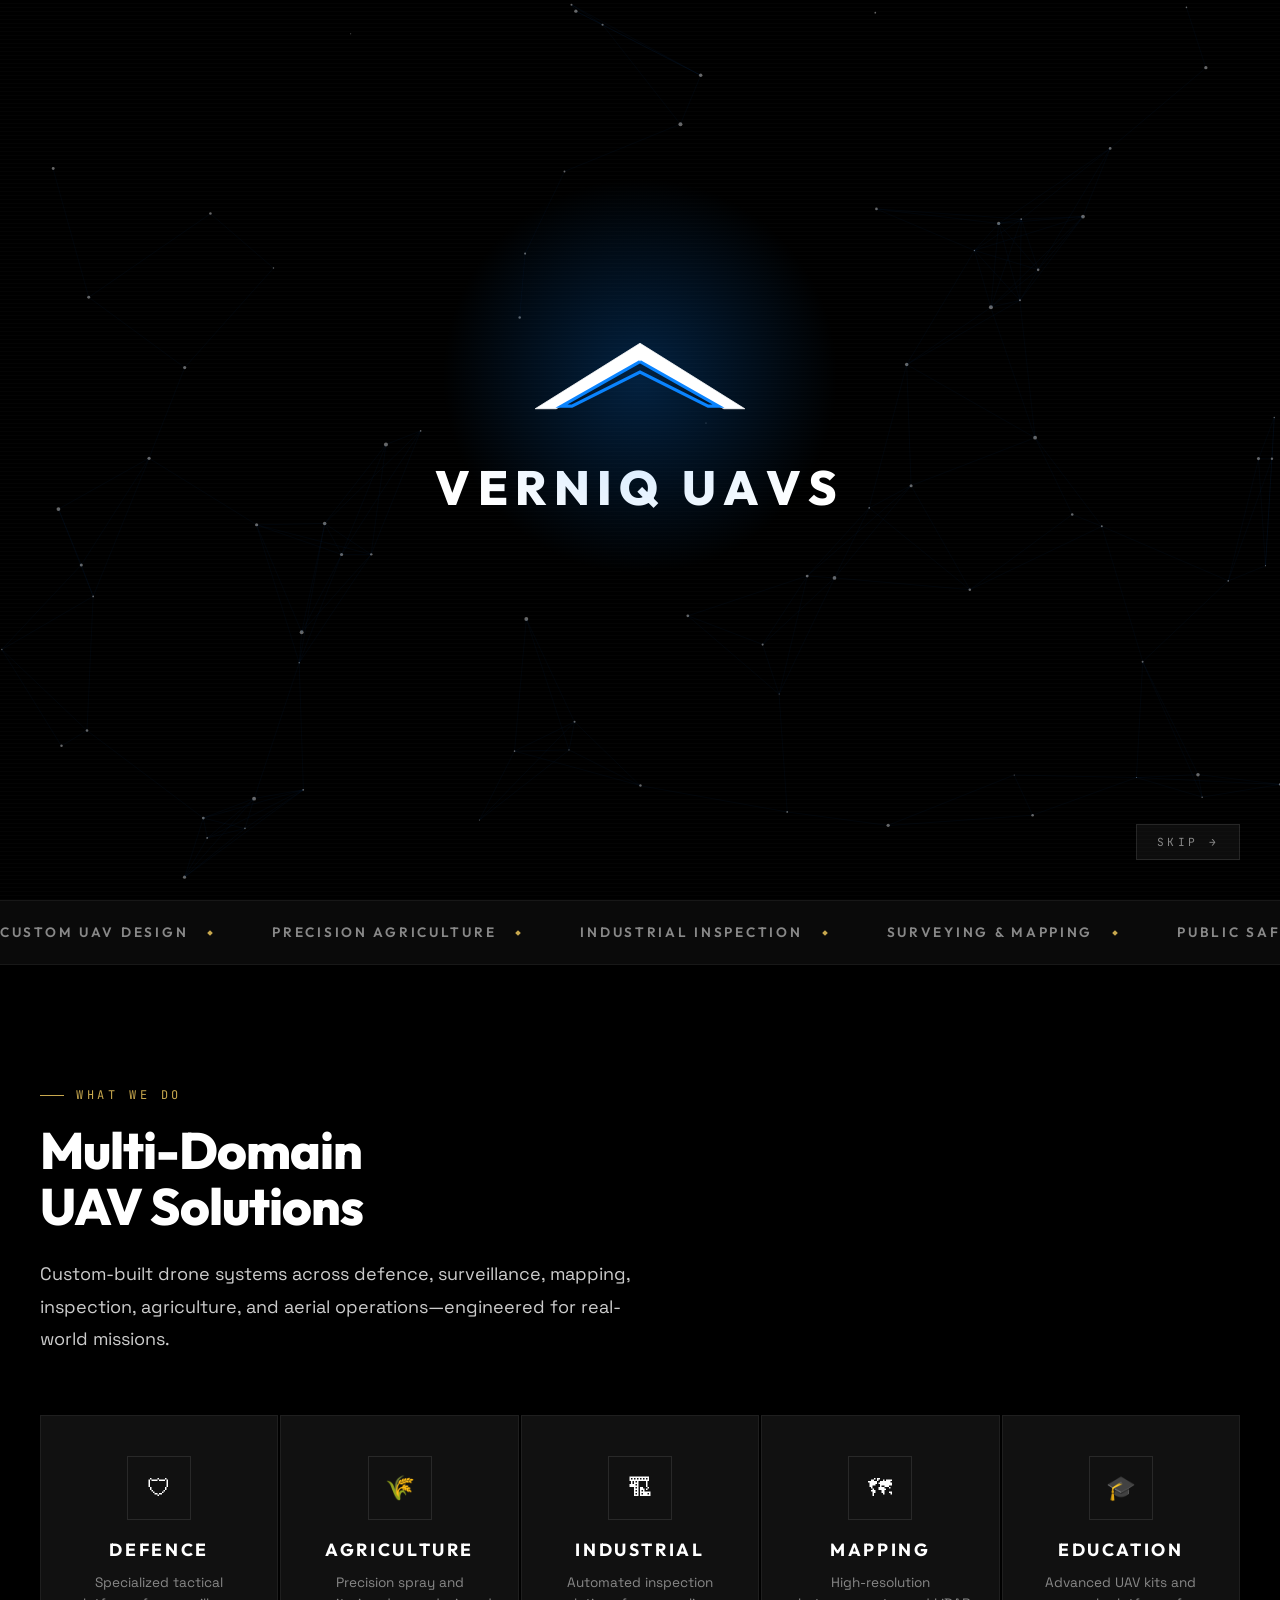
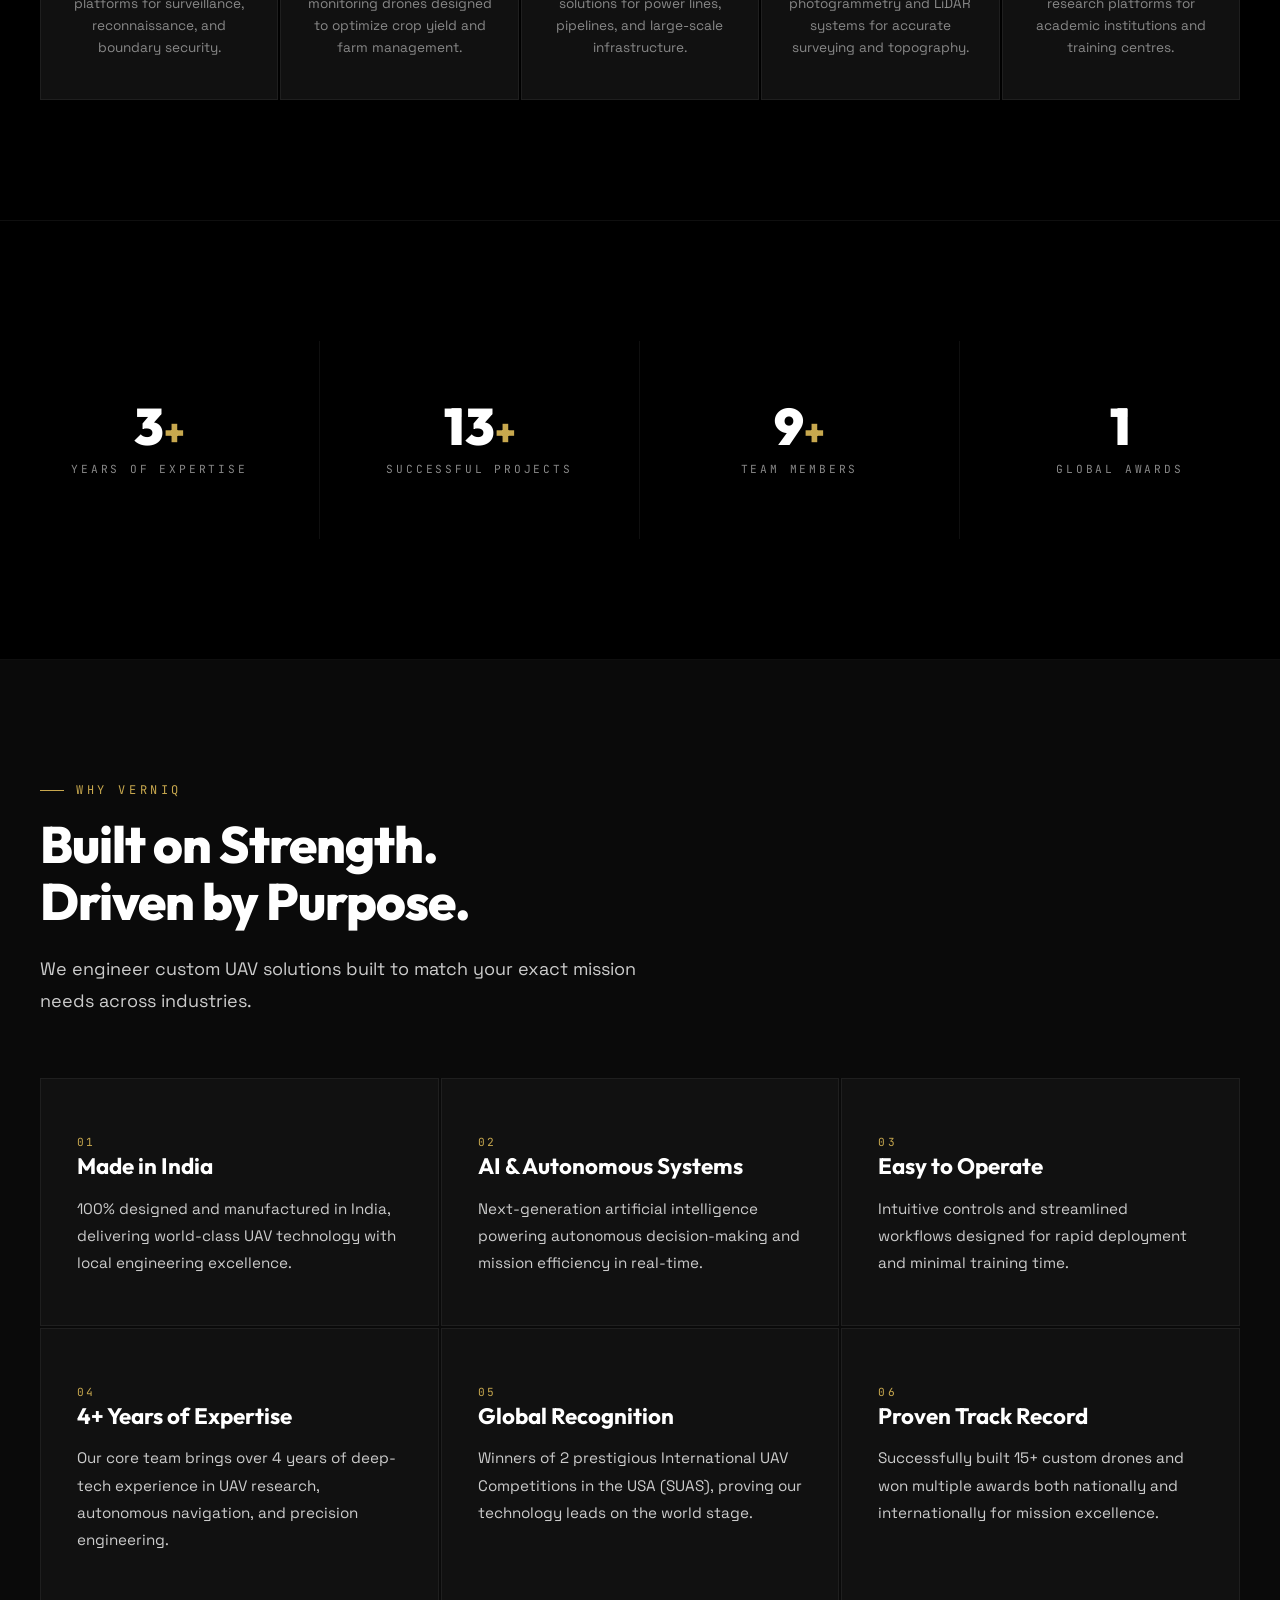
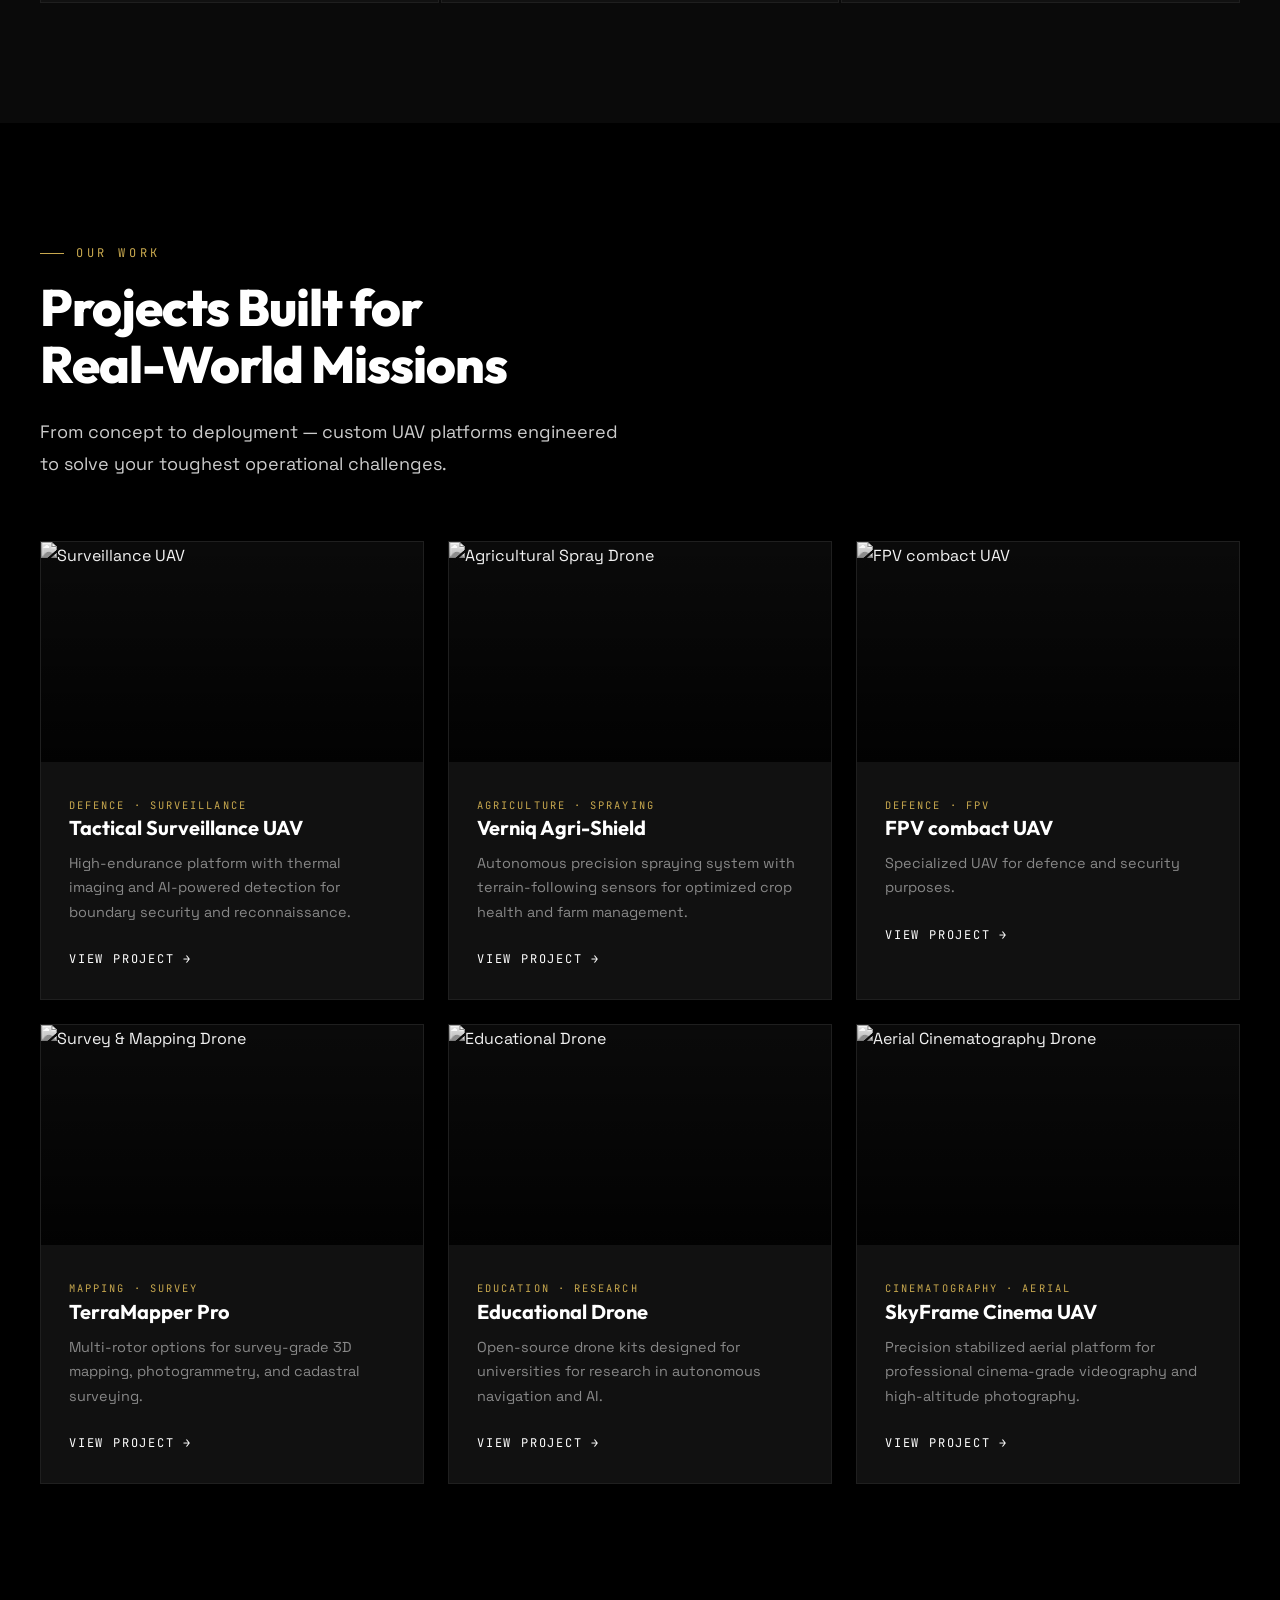
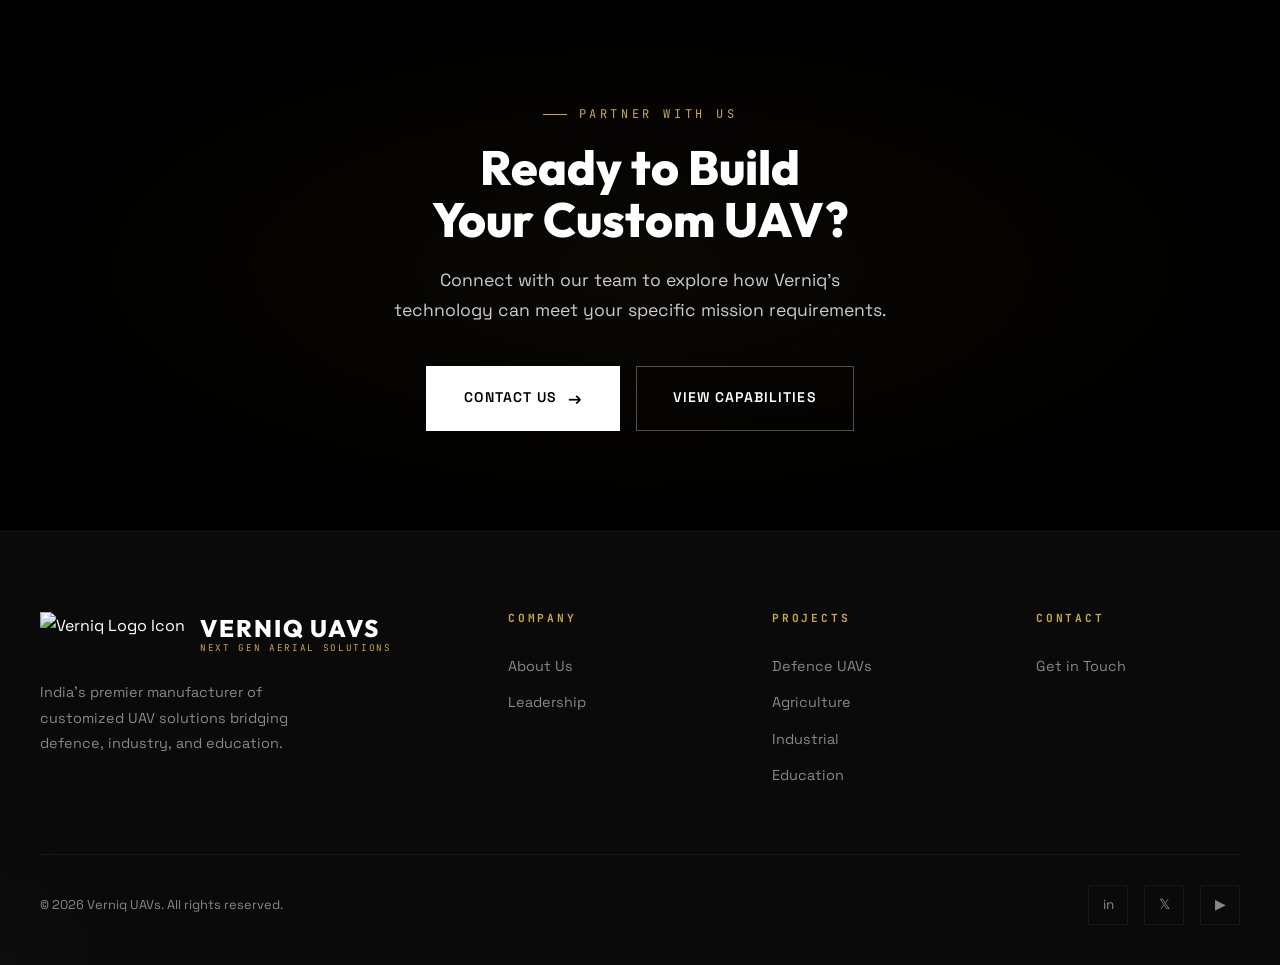
==== index.html @ 78ebc2ab "Add files via upload" ====
<!DOCTYPE html>
<html lang="en">

<head>
  <meta charset="UTF-8" />
  <meta name="viewport" content="width=device-width, initial-scale=1.0" />
  <title>Verniq UAVs — Custom UAVs. Built for Your Mission.</title>
  <meta name="description"
    content="Verniq UAVs designs and manufactures fully customized drone systems for defence, agriculture, mapping, inspection, education, and aerial imaging. Built in India." />

  <!-- Open Graph -->
  <meta property="og:type" content="website" />
  <meta property="og:title" content="Verniq UAVs — Custom UAVs. Built for Your Mission." />
  <meta property="og:description"
    content="Custom-built drone systems across defence, surveillance, mapping, inspection, agriculture, and aerial operations — engineered for real-world missions." />
  <meta property="og:url" content="https://verniquavs.com/" />
  <meta property="og:image" content="images/hero-bg.png" />

  <!-- Twitter -->
  <meta name="twitter:card" content="summary_large_image" />
  <meta name="twitter:title" content="Verniq UAVs — Custom UAVs. Built for Your Mission." />
  <meta name="twitter:description"
    content="Custom-built drone systems engineered for real-world missions across industries." />

  <link rel="stylesheet" href="styles.css" />
</head>

<body>

  <!-- ============================================
       CINEMATIC LOGO INTRO
       ============================================ -->
  <div class="video-intro" id="videoIntro" role="dialog" aria-label="Welcome Introduction">
    <!-- Particle Grid Background -->
    <canvas class="intro-particles" id="introParticles"></canvas>

    <!-- Scanning Lines -->
    <div class="intro-scan-lines"></div>

    <!-- Center Content -->
    <div class="intro-center">
      <!-- SVG Logo with path-draw animation -->
      <div class="intro-logo-wrap" id="introLogoWrap">
        <svg class="intro-svg-logo" viewBox="-420 -220 840 290" xmlns="http://www.w3.org/2000/svg">
          <!-- Outer chevron (white fill, drawn as stroke first) -->
          <path id="logoPath1" class="intro-path" d="M0 -200 L-400 50 L-320 50 L0 -130 L320 50 L400 50 Z" fill="none"
            stroke="#FFFFFF" stroke-width="3" stroke-dasharray="2000" stroke-dashoffset="2000" />
          <!-- Inner chevron (blue outline) -->
          <path id="logoPath2" class="intro-path" d="M0 -130 L-300 40 L-260 40 L0 -90 L260 40 L300 40 Z" fill="none"
            stroke="#0A84FF" stroke-width="3" stroke-dasharray="1600" stroke-dashoffset="1600" />
        </svg>
        <!-- Glow ring behind logo -->
        <div class="intro-glow-ring"></div>
      </div>

      <!-- Company Name (typewriter) -->
      <h1 class="intro-company-name" id="introCompanyName">
        <span class="intro-char-wrap"></span>
      </h1>

      <!-- Tagline -->
      <p class="intro-tagline-text" id="introTagline">Next Gen Aerial Solutions</p>

      <!-- Horizontal accent line -->
      <div class="intro-accent-line" id="introAccentLine"></div>
    </div>

    <button class="intro-skip" id="introSkip">Skip →</button>
  </div>

  <!-- ============================================
       NAVIGATION
       ============================================ -->
  <nav class="navbar" id="navbar">
    <div class="container">
      <a href="index.html" class="nav-logo">
        <img src="images/icon.svg" alt="Verniq Logo Icon" class="nav-logo-icon-img" />
        <div class="nav-logo-text-wrapper">
          <span class="nav-logo-title">Verniq UAVs</span>
          <span class="nav-logo-tagline">Next gen aerial solutions</span>
        </div>
      </a>

      <div class="nav-links" id="navLinks">
        <a href="index.html" class="nav-link active">Home</a>
        <a href="about.html" class="nav-link">About</a>
        <a href="products.html" class="nav-link">Projects</a>
        <a href="contact.html" class="nav-link">Contact</a>
        <a href="contact.html" class="nav-cta">Get in Touch</a>
      </div>

      <button class="nav-toggle" id="navToggle" aria-label="Toggle menu">
        <span></span>
        <span></span>
        <span></span>
      </button>
    </div>
  </nav>

  <!-- ============================================
       HERO SECTION
       ============================================ -->
  <section class="hero" id="hero">
    <div class="hero-bg">
      <img src="images/hero-bg.png" alt="Custom UAV solutions background" />
    </div>
    <div class="hero-overlay"></div>

    <div class="hero-content">


      <div class="hero-title-wrapper">
        <h1 class="hero-title">
          <span class="line">Custom UAVs</span>
          <span class="line"><span class="outline-text">Built for Your</span></span>
          <span class="line">Mission</span>
        </h1>
      </div>

      <p class="hero-description">
        Verniq UAVs designs and manufactures fully customized drone systems tailored to your mission—across defence,
        surveillance, mapping, inspection, agriculture, and aerial imaging. From concept to deployment, we build UAV
        solutions engineered for performance, precision, and reliability.
      </p>

      <div class="hero-actions">
        <a href="products.html" class="btn btn-primary btn-arrow">Our Capabilities</a>
        <a href="about.html" class="btn btn-outline">Learn More</a>
      </div>
    </div>

    <div class="hero-scroll">
      <div class="hero-scroll-line"></div>
    </div>
  </section>

  <!-- ============================================
       MARQUEE / TICKER
       ============================================ -->
  <div class="marquee-section">
    <div class="marquee-track" id="marqueeTrack">
      <div class="marquee-item">Custom UAV Design <span class="separator"></span></div>
      <div class="marquee-item">Precision Agriculture <span class="separator"></span></div>
      <div class="marquee-item">Industrial Inspection <span class="separator"></span></div>
      <div class="marquee-item">Surveying & Mapping <span class="separator"></span></div>
      <div class="marquee-item">Public Safety <span class="separator"></span></div>
      <div class="marquee-item">Defence & Surveillance <span class="separator"></span></div>
      <div class="marquee-item">Aerial Cinematography <span class="separator"></span></div>
      <div class="marquee-item">Advanced R&D <span class="separator"></span></div>
      <!-- Duplicate for seamless loop -->
      <div class="marquee-item">Custom UAV Design <span class="separator"></span></div>
      <div class="marquee-item">Precision Agriculture <span class="separator"></span></div>
      <div class="marquee-item">Industrial Inspection <span class="separator"></span></div>
      <div class="marquee-item">Surveying & Mapping <span class="separator"></span></div>
      <div class="marquee-item">Public Safety <span class="separator"></span></div>
      <div class="marquee-item">Defence & Surveillance <span class="separator"></span></div>
      <div class="marquee-item">Aerial Cinematography <span class="separator"></span></div>
      <div class="marquee-item">Advanced R&D <span class="separator"></span></div>
    </div>
  </div>

  <!-- ============================================
       DOMAINS / CAPABILITIES
       ============================================ -->
  <section class="section" id="capabilities">
    <div class="container">
      <div class="reveal">
        <p class="section-label">What We Do</p>
        <h2 class="section-title">Multi-Domain<br />UAV Solutions</h2>
        <p class="section-subtitle">
          Custom-built drone systems across defence, surveillance, mapping,
          inspection, agriculture, and aerial operations—engineered for
          real-world missions.
        </p>
      </div>

      <div class="domains-grid stagger-children">
        <div class="domain-card">
          <div class="domain-icon">🛡</div>
          <h3 class="domain-name">Defence</h3>
          <p class="domain-desc">Specialized tactical platforms for surveillance, reconnaissance, and boundary security.
          </p>
        </div>

        <div class="domain-card">
          <div class="domain-icon">🌾</div>
          <h3 class="domain-name">Agriculture</h3>
          <p class="domain-desc">Precision spray and monitoring drones designed to optimize crop yield and farm
            management.</p>
        </div>

        <div class="domain-card">
          <div class="domain-icon">🏗</div>
          <h3 class="domain-name">Industrial</h3>
          <p class="domain-desc">Automated inspection solutions for power lines, pipelines, and large-scale
            infrastructure.</p>
        </div>

        <div class="domain-card">
          <div class="domain-icon">🗺</div>
          <h3 class="domain-name">Mapping</h3>
          <p class="domain-desc">High-resolution photogrammetry and LiDAR systems for accurate surveying and topography.
          </p>
        </div>

        <div class="domain-card">
          <div class="domain-icon">🎓</div>
          <h3 class="domain-name">Education</h3>
          <p class="domain-desc">Advanced UAV kits and research platforms for academic institutions and training
            centres.</p>
        </div>
      </div>
    </div>
  </section>

  <!-- ============================================
       STATISTICS
       ============================================ -->
  <section class="stats-section section" id="stats">
    <div class="stats-grid">
      <div class="stat-item reveal">
        <div class="stat-number"><span class="counter" data-target="4">0</span><span class="stat-suffix">+</span></div>
        <div class="stat-label">Years of Expertise</div>
      </div>
      <div class="stat-item reveal">
        <div class="stat-number"><span class="counter" data-target="15">0</span><span class="stat-suffix">+</span></div>
        <div class="stat-label">Successful Projects</div>
      </div>
      <div class="stat-item reveal">
        <div class="stat-number"><span class="counter" data-target="10">0</span><span class="stat-suffix">+</span></div>
        <div class="stat-label">Team Members</div>
      </div>
      <div class="stat-item reveal">
        <div class="stat-number"><span class="counter" data-target="2">0</span><span class="stat-suffix"></span></div>
        <div class="stat-label">Global Awards</div>
      </div>
    </div>
  </section>

  <!-- ============================================
       ABOUT / FEATURES
       ============================================ -->
  <section class="section section-dark" id="about-preview">
    <div class="container">
      <div class="reveal">
        <p class="section-label">Why Verniq</p>
        <h2 class="section-title">Built on Strength.<br />Driven by Purpose.</h2>
        <p class="section-subtitle">
          We engineer custom UAV solutions built to match your exact
          mission needs across industries.
        </p>
      </div>

      <div class="features-grid stagger-children">
        <div class="feature-card">
          <span class="feature-number">01</span>
          <h3 class="feature-title">Made in India</h3>
          <p class="feature-text">
            100% designed and manufactured in India, delivering
            world-class UAV technology with local engineering excellence.
          </p>
        </div>

        <div class="feature-card">
          <span class="feature-number">02</span>
          <h3 class="feature-title">AI & Autonomous Systems</h3>
          <p class="feature-text">
            Next-generation artificial intelligence powering autonomous
            decision-making and mission efficiency in real-time.
          </p>
        </div>

        <div class="feature-card">
          <span class="feature-number">03</span>
          <h3 class="feature-title">Easy to Operate</h3>
          <p class="feature-text">
            Intuitive controls and streamlined workflows designed for rapid deployment and minimal training time.
          </p>
        </div>

        <div class="feature-card">
          <span class="feature-number">04</span>
          <h3 class="feature-title">4+ Years of Expertise</h3>
          <p class="feature-text">
            Our core team brings over 4 years of deep-tech experience in
            UAV research, autonomous navigation, and precision engineering.
          </p>
        </div>

        <div class="feature-card">
          <span class="feature-number">05</span>
          <h3 class="feature-title">Global Recognition</h3>
          <p class="feature-text">
            Winners of 2 prestigious International UAV Competitions in the USA
            (SUAS), proving our technology leads on the world stage.
          </p>
        </div>

        <div class="feature-card">
          <span class="feature-number">06</span>
          <h3 class="feature-title">Proven Track Record</h3>
          <p class="feature-text">
            Successfully built 15+ custom drones and won multiple
            awards both nationally and internationally for mission excellence.
          </p>
        </div>
      </div>
    </div>
  </section>

  <!-- ============================================
       PROJECT SHOWCASE
       ============================================ -->
  <section class="section" id="products-preview">
    <div class="container">
      <div class="reveal">
        <p class="section-label">Our Work</p>
        <h2 class="section-title">Projects Built for<br />Real-World Missions</h2>
        <p class="section-subtitle">
          From concept to deployment — custom UAV platforms
          engineered to solve your toughest operational challenges.
        </p>
      </div>

      <div class="product-grid stagger-children">
        <div class="product-card">
          <div class="product-image">
            <img src="images/surveillance.jpg" alt="Surveillance UAV" />
            <div class="product-image-overlay"></div>
          </div>
          <div class="product-body">
            <span class="product-category">Defence · Surveillance</span>
            <h3 class="product-title">Tactical Surveillance UAV</h3>
            <p class="product-desc">High-endurance platform with thermal imaging and AI-powered detection for boundary
              security and reconnaissance.</p>
            <a href="products.html" class="product-link">View Project →</a>
          </div>
        </div>

        <div class="product-card">
          <div class="product-image">
            <img src="images/agri.png" alt="Agricultural Spray Drone" />
            <div class="product-image-overlay"></div>
          </div>
          <div class="product-body">
            <span class="product-category">Agriculture · Spraying</span>
            <h3 class="product-title">Verniq Agri-Shield</h3>
            <p class="product-desc">Autonomous precision spraying system with terrain-following sensors for optimized
              crop health and farm management.</p>
            <a href="products.html" class="product-link">View Project →</a>
          </div>
        </div>

        <div class="product-card">
          <div class="product-image">
            <img src="images/FPV.png" alt="FPV combact UAV" />
            <div class="product-image-overlay"></div>
          </div>
          <div class="product-body">
            <span class="product-category">Defence · FPV</span>
            <h3 class="product-title">FPV combact UAV</h3>
            <p class="product-desc">Specialized UAV for defence and security purposes.</p>
            <a href="products.html" class="product-link">View Project →</a>
          </div>
        </div>

        <div class="product-card">
          <div class="product-image">
            <img src="images/Mapping.jpg" alt="Survey & Mapping Drone" />
            <div class="product-image-overlay"></div>
          </div>
          <div class="product-body">
            <span class="product-category">Mapping · Survey</span>
            <h3 class="product-title">TerraMapper Pro</h3>
            <p class="product-desc">Multi-rotor options for survey-grade 3D mapping, photogrammetry, and
              cadastral surveying.</p>
            <a href="products.html" class="product-link">View Project →</a>
          </div>
        </div>

        <div class="product-card">
          <div class="product-image">
            <img src="images/education.png" alt="Educational Drone" />
            <div class="product-image-overlay"></div>
          </div>
          <div class="product-body">
            <span class="product-category">Education · Research</span>
            <h3 class="product-title">Educational Drone</h3>
            <p class="product-desc">Open-source drone kits designed for universities for research in
              autonomous navigation and AI.</p>
            <a href="products.html" class="product-link">View Project →</a>
          </div>
        </div>

        <div class="product-card">
          <div class="product-image">
            <img src="images/photo drone.png  " alt="Aerial Cinematography Drone" />
            <div class="product-image-overlay"></div>
          </div>
          <div class="product-body">
            <span class="product-category">Cinematography · Aerial</span>
            <h3 class="product-title">SkyFrame Cinema UAV</h3>
            <p class="product-desc">Precision stabilized aerial platform for professional cinema-grade videography and
              high-altitude photography.</p>
            <a href="products.html" class="product-link">View Project →</a>
          </div>
        </div>
      </div>
    </div>
  </section>



  <!-- ============================================
       CTA SECTION
       ============================================ -->
  <section class="cta-section section" id="cta">
    <div class="container">
      <div class="cta-content reveal">
        <p class="section-label" style="justify-content: center;">Partner With Us</p>
        <h2 class="cta-title">Ready to Build<br />Your Custom UAV?</h2>
        <p class="cta-text">
          Connect with our team to explore how Verniq's technology
          can meet your specific mission requirements.
        </p>
        <div class="hero-actions">
          <a href="contact.html" class="btn btn-primary btn-arrow">Contact Us</a>
          <a href="products.html" class="btn btn-outline">View Capabilities</a>
        </div>
      </div>
    </div>
  </section>

  <!-- ============================================
       FOOTER
       ============================================ -->
  <footer class="footer">
    <div class="container">
      <div class="footer-grid">
        <div class="footer-brand">
          <a href="index.html" class="nav-logo">
            <img src="images/icon.svg" alt="Verniq Logo Icon" class="nav-logo-icon-img" />
            <div class="nav-logo-text-wrapper">
              <span class="nav-logo-title">Verniq UAVs</span>
              <span class="nav-logo-tagline">Next gen aerial solutions</span>
            </div>
          </a>
          <p class="footer-brand-text">
            India's premier manufacturer of customized UAV solutions
            bridging defence, industry, and education.
          </p>
        </div>

        <div>
          <h4 class="footer-heading">Company</h4>
          <a href="about.html" class="footer-link">About Us</a>
          <a href="about.html#leadership" class="footer-link">Leadership</a>
        </div>

        <div>
          <h4 class="footer-heading">Projects</h4>
          <a href="products.html" class="footer-link">Defence UAVs</a>
          <a href="products.html" class="footer-link">Agriculture</a>
          <a href="products.html" class="footer-link">Industrial</a>
          <a href="products.html" class="footer-link">Education</a>
        </div>

        <div>
          <h4 class="footer-heading">Contact</h4>
          <a href="contact.html" class="footer-link">Get in Touch</a>
        </div>
      </div>

      <div class="footer-bottom">
        <p class="footer-copy">&copy; 2026 Verniq UAVs. All rights reserved.</p>
        <div class="footer-socials">
          <a href="#" class="footer-social-link" aria-label="LinkedIn">in</a>
          <a href="#" class="footer-social-link" aria-label="Twitter">𝕏</a>
          <a href="#" class="footer-social-link" aria-label="YouTube">▶</a>
        </div>
      </div>
    </div>
  </footer>

  <script src="script.js"></script>
</body>

</html>
---- styles.css ----
/* ============================================
   VERNIQ DEFENCE — Design System
   Black & White Defence-Grade Aesthetic
   ============================================ */

/* Google Fonts */
@import url('https://fonts.googleapis.com/css2?family=Outfit:wght@300;400;500;600;700;800;900&family=Space+Grotesk:wght@300;400;500;600;700&family=JetBrains+Mono:wght@400;700&display=swap');

/* ============================================
   CSS Custom Properties
   ============================================ */
:root {
  /* Colors — Monochrome Military Palette */
  --color-black: #000000;
  --color-near-black: #0a0a0a;
  --color-charcoal: #111111;
  --color-dark-gray: #1a1a1a;
  --color-mid-dark: #222222;
  --color-gray: #333333;
  --color-medium: #555555;
  --color-muted: #888888;
  --color-silver: #aaaaaa;
  --color-light-gray: #cccccc;
  --color-off-white: #e5e5e5;
  --color-white: #ffffff;

  /* Accent — Subtle gold/amber for military feel */
  --color-accent: #c8a84e;
  --color-accent-dim: rgba(200, 168, 78, 0.15);
  --color-accent-glow: rgba(200, 168, 78, 0.3);

  /* Indian Flag Colors */
  --color-saffron: #FF9933;
  --color-flag-white: #FFFFFF;
  --color-flag-green: #138808;
  --color-navy-blue: #000080;

  /* Backgrounds */
  --bg-primary: #000000;
  --bg-secondary: #0a0a0a;
  --bg-card: #111111;
  --bg-card-hover: #1a1a1a;
  --bg-glass: rgba(10, 10, 10, 0.85);
  --bg-glass-light: rgba(255, 255, 255, 0.03);

  /* Text */
  --text-primary: #ffffff;
  --text-secondary: #cccccc;
  --text-muted: #888888;
  --text-accent: #c8a84e;

  /* Borders */
  --border-subtle: rgba(255, 255, 255, 0.06);
  --border-medium: rgba(255, 255, 255, 0.1);
  --border-accent: rgba(200, 168, 78, 0.3);

  /* Typography */
  --font-heading: 'Outfit', sans-serif;
  --font-body: 'Space Grotesk', sans-serif;
  --font-mono: 'JetBrains Mono', monospace;

  /* Spacing */
  --section-padding: 120px 0;
  --container-width: 1280px;
  --container-padding: 0 40px;

  /* Transitions */
  --transition-fast: 0.2s cubic-bezier(0.4, 0, 0.2, 1);
  --transition-smooth: 0.4s cubic-bezier(0.4, 0, 0.2, 1);
  --transition-slow: 0.6s cubic-bezier(0.4, 0, 0.2, 1);

  /* Shadows */
  --shadow-card: 0 4px 30px rgba(0, 0, 0, 0.5);
  --shadow-glow: 0 0 40px rgba(200, 168, 78, 0.1);
  --shadow-heavy: 0 20px 60px rgba(0, 0, 0, 0.8);
}

/* ============================================
   CSS Reset & Base
   ============================================ */
*,
*::before,
*::after {
  margin: 0;
  padding: 0;
  box-sizing: border-box;
}

html {
  scroll-behavior: smooth;
  font-size: 16px;
  -webkit-font-smoothing: antialiased;
  -moz-osx-font-smoothing: grayscale;
}

body {
  font-family: var(--font-body);
  background: var(--bg-primary);
  color: var(--text-primary);
  line-height: 1.7;
  overflow-x: hidden;
}

a {
  text-decoration: none;
  color: inherit;
  transition: var(--transition-fast);
}

img {
  max-width: 100%;
  display: block;
}

ul, ol {
  list-style: none;
}

button {
  cursor: pointer;
  border: none;
  background: none;
  font-family: inherit;
  color: inherit;
}

/* ============================================
   Utility Classes
   ============================================ */
.container {
  max-width: var(--container-width);
  margin: 0 auto;
  padding: var(--container-padding);
}

.section {
  padding: var(--section-padding);
  position: relative;
}

.section-dark {
  background: var(--bg-secondary);
}

.text-accent {
  color: var(--text-accent);
}

.text-muted {
  color: var(--text-muted);
}

.uppercase {
  text-transform: uppercase;
  letter-spacing: 0.15em;
}

.mono {
  font-family: var(--font-mono);
}

/* ============================================
   Typography
   ============================================ */
h1, h2, h3, h4, h5, h6 {
  font-family: var(--font-heading);
  font-weight: 700;
  line-height: 1.1;
}

.hero-title {
  font-size: clamp(3rem, 7vw, 6rem);
  font-weight: 900;
  letter-spacing: -0.02em;
  line-height: 1.05;
}

.section-label {
  font-family: var(--font-mono);
  font-size: 0.75rem;
  text-transform: uppercase;
  letter-spacing: 0.3em;
  color: var(--text-accent);
  margin-bottom: 16px;
  display: flex;
  align-items: center;
  gap: 12px;
}

.section-label::before {
  content: '';
  width: 24px;
  height: 1px;
  background: var(--color-accent);
}

.section-title {
  font-size: clamp(2rem, 4vw, 3.5rem);
  font-weight: 800;
  margin-bottom: 24px;
  letter-spacing: -0.02em;
}

.section-subtitle {
  font-size: 1.125rem;
  color: var(--text-secondary);
  max-width: 600px;
  line-height: 1.8;
}

/* ============================================
   Buttons
   ============================================ */
.btn {
  display: inline-flex;
  align-items: center;
  gap: 10px;
  padding: 16px 36px;
  font-family: var(--font-body);
  font-size: 0.875rem;
  font-weight: 600;
  letter-spacing: 0.08em;
  text-transform: uppercase;
  border-radius: 0;
  transition: var(--transition-smooth);
  position: relative;
  overflow: hidden;
}

.btn::before {
  content: '';
  position: absolute;
  top: 0;
  left: -100%;
  width: 100%;
  height: 100%;
  background: linear-gradient(90deg, transparent, rgba(255,255,255,0.1), transparent);
  transition: var(--transition-slow);
}

.btn:hover::before {
  left: 100%;
}

.btn-primary {
  background: var(--color-white);
  color: var(--color-black);
  border: 2px solid var(--color-white);
}

.btn-primary:hover {
  background: transparent;
  color: var(--color-white);
}

.btn-outline {
  background: transparent;
  color: var(--color-white);
  border: 1px solid rgba(255, 255, 255, 0.3);
}

.btn-outline:hover {
  border-color: var(--color-white);
  background: rgba(255, 255, 255, 0.05);
}

.btn-accent {
  background: var(--color-accent);
  color: var(--color-black);
  border: 2px solid var(--color-accent);
}

.btn-accent:hover {
  background: transparent;
  color: var(--color-accent);
}

.btn-arrow::after {
  content: '→';
  font-size: 1.2em;
  transition: transform var(--transition-fast);
}

.btn-arrow:hover::after {
  transform: translateX(4px);
}

/* ============================================
   Cinematic Logo Intro
   ============================================ */
.video-intro {
  position: fixed;
  top: 0;
  left: 0;
  width: 100%;
  height: 100%;
  z-index: 10000;
  display: flex;
  align-items: center;
  justify-content: center;
  background: #000;
  cursor: pointer;
  overflow: hidden;
}

.video-intro.hidden {
  opacity: 0;
  pointer-events: none;
  transition: opacity 1s ease;
}

/* Particle canvas */
.intro-particles {
  position: absolute;
  inset: 0;
  width: 100%;
  height: 100%;
  z-index: 0;
}

/* Scanning horizontal lines overlay */
.intro-scan-lines {
  position: absolute;
  inset: 0;
  z-index: 1;
  background: repeating-linear-gradient(
    to bottom,
    transparent 0px,
    transparent 3px,
    rgba(255,255,255,0.015) 3px,
    rgba(255,255,255,0.015) 4px
  );
  pointer-events: none;
}

/* Center content wrapper */
.intro-center {
  position: relative;
  z-index: 3;
  display: flex;
  flex-direction: column;
  align-items: center;
  gap: 0;
}

/* Logo Wrapper */
.intro-logo-wrap {
  position: relative;
  width: 220px;
  height: 110px;
  margin-bottom: 30px;
}

.intro-svg-logo {
  width: 100%;
  height: 100%;
  position: relative;
  z-index: 2;
}

/* SVG path-draw animation */
.intro-path {
  transition: stroke-dashoffset 1.8s cubic-bezier(0.65, 0, 0.35, 1),
              fill 0.8s ease 1.6s;
}

.intro-path.drawn {
  stroke-dashoffset: 0 !important;
}

#logoPath1.filled {
  fill: #FFFFFF;
  transition: fill 0.6s ease;
}

#logoPath2.filled {
  stroke-width: 12;
  transition: stroke-width 0.4s ease;
}

/* Glow ring behind logo */
.intro-glow-ring {
  position: absolute;
  top: 50%;
  left: 50%;
  width: 0;
  height: 0;
  border-radius: 50%;
  background: radial-gradient(circle, rgba(10, 132, 255, 0.25) 0%, transparent 70%);
  transform: translate(-50%, -50%);
  transition: width 1.2s cubic-bezier(0.16, 1, 0.3, 1),
              height 1.2s cubic-bezier(0.16, 1, 0.3, 1),
              opacity 0.8s ease;
  opacity: 0;
  z-index: 1;
}

.intro-glow-ring.active {
  width: 400px;
  height: 400px;
  opacity: 1;
}

/* Company Name — typewriter */
.intro-company-name {
  font-family: var(--font-heading);
  font-size: clamp(1.8rem, 4vw, 3rem);
  font-weight: 800;
  letter-spacing: 0.15em;
  text-transform: uppercase;
  color: var(--color-white);
  margin: 0;
  min-height: 1.2em;
  overflow: hidden;
}

.intro-company-name .intro-char {
  display: inline-block;
  opacity: 0;
  transform: translateY(20px);
  animation: charReveal 0.4s cubic-bezier(0.16, 1, 0.3, 1) forwards;
}

@keyframes charReveal {
  to {
    opacity: 1;
    transform: translateY(0);
  }
}

/* Tagline */
.intro-tagline-text {
  font-family: var(--font-mono);
  font-size: clamp(0.65rem, 1.2vw, 0.85rem);
  text-transform: uppercase;
  letter-spacing: 0.5em;
  color: var(--color-accent);
  margin-top: 12px;
  opacity: 0;
  transform: translateY(10px);
  transition: opacity 0.8s ease, transform 0.8s ease;
}

.intro-tagline-text.visible {
  opacity: 1;
  transform: translateY(0);
}

/* Accent Line */
.intro-accent-line {
  width: 0;
  height: 1px;
  background: linear-gradient(90deg, transparent, var(--color-accent), transparent);
  margin-top: 24px;
  transition: width 1s cubic-bezier(0.16, 1, 0.3, 1);
}

.intro-accent-line.visible {
  width: 200px;
}

/* Skip Button */
.intro-skip {
  position: absolute;
  bottom: 40px;
  right: 40px;
  font-family: var(--font-mono);
  font-size: 0.7rem;
  text-transform: uppercase;
  letter-spacing: 0.3em;
  color: var(--text-muted);
  z-index: 4;
  opacity: 0;
  animation: skipAppear 0.6s ease 2.5s forwards;
  cursor: pointer;
  background: rgba(255,255,255,0.05);
  padding: 10px 20px;
  border: 1px solid rgba(255,255,255,0.1);
  transition: var(--transition-fast);
}

.intro-skip:hover {
  border-color: var(--color-white);
  color: var(--color-white);
}

@keyframes skipAppear {
  to { opacity: 1; }
}

/* ============================================
   Navigation
   ============================================ */
.navbar {
  position: fixed;
  top: 0;
  left: 0;
  width: 100%;
  z-index: 1000;
  padding: 20px 0;
  transition: var(--transition-smooth);
}

.navbar.scrolled {
  padding: 12px 0;
  background: var(--bg-glass);
  backdrop-filter: blur(20px);
  -webkit-backdrop-filter: blur(20px);
  border-bottom: 1px solid var(--border-subtle);
}

.navbar .container {
  display: flex;
  align-items: center;
  justify-content: space-between;
}

.nav-logo {
  display: flex;
  flex-direction: row;
  align-items: center;
  gap: 15px;
}

.nav-logo-icon-img {
  height: 48px;
  width: auto;
  display: block;
}

.nav-logo-text-wrapper {
  display: flex;
  flex-direction: column;
}

.nav-logo-title {
  font-family: var(--font-heading);
  font-size: 1.5rem;
  font-weight: 800;
  letter-spacing: 0.08em;
  text-transform: uppercase;
  color: var(--color-white);
  line-height: 0.9;
}

.nav-logo-tagline {
  font-family: var(--font-mono);
  font-size: 0.58rem;
  letter-spacing: 0.18em;
  text-transform: uppercase;
  color: var(--text-accent);
  margin-top: 4px;
  line-height: 1;
}

/* Specific adjustment for intro logo */
.intro-logo {
  display: flex;
  flex-direction: column;
  align-items: center;
  margin-bottom: 40px;
  gap: 15px;
}

.intro-logo .nav-logo-icon-img {
  height: 80px;
}

.intro-logo .nav-logo-text-wrapper {
  align-items: center;
}

.intro-logo .nav-logo-title {
  font-size: 2.2rem;
}

.intro-logo .nav-logo-tagline {
  font-size: 0.75rem;
  letter-spacing: 0.3em;
  margin-top: 8px;
}

.nav-links {
  display: flex;
  align-items: center;
  gap: 40px;
}

.nav-link {
  font-size: 0.8rem;
  font-weight: 500;
  text-transform: uppercase;
  letter-spacing: 0.12em;
  color: var(--text-secondary);
  position: relative;
  padding: 6px 0;
}

.nav-link::after {
  content: '';
  position: absolute;
  bottom: 0;
  left: 0;
  width: 0;
  height: 1px;
  background: var(--color-white);
  transition: var(--transition-smooth);
}

.nav-link:hover,
.nav-link.active {
  color: var(--color-white);
}

.nav-link:hover::after,
.nav-link.active::after {
  width: 100%;
}

.nav-cta {
  padding: 10px 24px;
  border: 1px solid rgba(255, 255, 255, 0.3);
  font-size: 0.75rem;
  font-weight: 600;
  text-transform: uppercase;
  letter-spacing: 0.1em;
  transition: var(--transition-fast);
}

.nav-cta:hover {
  background: var(--color-white);
  color: var(--color-black);
}

/* Mobile Menu Toggle */
.nav-toggle {
  display: none;
  flex-direction: column;
  gap: 6px;
  width: 30px;
  cursor: pointer;
  z-index: 1001;
}

.nav-toggle span {
  display: block;
  height: 2px;
  background: var(--color-white);
  transition: var(--transition-fast);
}

.nav-toggle.active span:nth-child(1) {
  transform: translateY(8px) rotate(45deg);
}

.nav-toggle.active span:nth-child(2) {
  opacity: 0;
}

.nav-toggle.active span:nth-child(3) {
  transform: translateY(-8px) rotate(-45deg);
}

/* ============================================
   Hero Section
   ============================================ */
.hero {
  position: relative;
  min-height: 100vh;
  display: flex;
  align-items: center;
  justify-content: center;
  overflow: hidden;
  background: var(--bg-primary);
}

.hero-bg {
  position: absolute;
  inset: 0;
  z-index: 0;
}

.hero-bg img {
  width: 100%;
  height: 100%;
  object-fit: cover;
  opacity: 0.25;
  filter: grayscale(100%);
}

.hero-overlay {
  position: absolute;
  inset: 0;
  background: linear-gradient(180deg,
    rgba(0,0,0,0.4) 0%,
    rgba(0,0,0,0.2) 40%,
    rgba(0,0,0,0.6) 80%,
    rgba(0,0,0,1) 100%
  );
  z-index: 1;
}

/* Grid pattern overlay */
.hero::before {
  content: '';
  position: absolute;
  inset: 0;
  background-image:
    linear-gradient(rgba(255,255,255,0.02) 1px, transparent 1px),
    linear-gradient(90deg, rgba(255,255,255,0.02) 1px, transparent 1px);
  background-size: 60px 60px;
  z-index: 2;
  pointer-events: none;
}

.hero-content {
  position: relative;
  z-index: 3;
  text-align: center;
  max-width: 900px;
  padding: 0 40px;
}

.hero-badge {
  display: inline-flex;
  align-items: center;
  gap: 8px;
  padding: 8px 20px;
  border: 1px solid var(--border-medium);
  background: var(--bg-glass-light);
  font-family: var(--font-mono);
  font-size: 0.7rem;
  text-transform: uppercase;
  letter-spacing: 0.3em;
  color: var(--text-muted);
  margin-bottom: 32px;
  opacity: 0;
  animation: fadeInUp 0.8s ease 0.3s forwards;
}

.hero-badge .dot {
  width: 6px;
  height: 6px;
  background: var(--color-accent);
  border-radius: 50%;
  animation: pulse 2s infinite;
}

@keyframes pulse {
  0%, 100% { opacity: 1; }
  50% { opacity: 0.4; }
}

.hero-title-wrapper {
  overflow: hidden;
  margin-bottom: 28px;
}

.hero-title {
  opacity: 0;
  animation: fadeInUp 1s ease 0.5s forwards;
}

.hero-title .line {
  display: block;
}

.hero-title .outline-text {
  -webkit-text-stroke: 2px var(--color-white);
  color: transparent;
}

.hero-description {
  font-size: 1.125rem;
  color: var(--text-secondary);
  max-width: 650px;
  margin: 0 auto 48px;
  line-height: 1.8;
  opacity: 0;
  animation: fadeInUp 0.8s ease 0.8s forwards;
}

.hero-actions {
  display: flex;
  gap: 16px;
  justify-content: center;
  flex-wrap: wrap;
  opacity: 0;
  animation: fadeInUp 0.8s ease 1s forwards;
}

.hero-scroll {
  position: absolute;
  bottom: 40px;
  left: 50%;
  transform: translateX(-50%);
  z-index: 3;
  display: flex;
  flex-direction: column;
  align-items: center;
  gap: 8px;
  opacity: 0;
  animation: fadeInUp 0.8s ease 1.5s forwards;
}

.hero-scroll span {
  font-family: var(--font-mono);
  font-size: 0.6rem;
  text-transform: uppercase;
  letter-spacing: 0.3em;
  color: var(--text-muted);
}

.hero-scroll-line {
  width: 1px;
  height: 50px;
  background: linear-gradient(to bottom, var(--color-white), transparent);
  animation: scrollPulse 2s infinite;
}

@keyframes scrollPulse {
  0% { transform: scaleY(0); transform-origin: top; }
  50% { transform: scaleY(1); transform-origin: top; }
  50.01% { transform-origin: bottom; }
  100% { transform: scaleY(0); transform-origin: bottom; }
}

@keyframes fadeInUp {
  0% { opacity: 0; transform: translateY(30px); }
  100% { opacity: 1; transform: translateY(0); }
}

/* ============================================
   Marquee / Ticker
   ============================================ */
.marquee-section {
  border-top: 1px solid var(--border-subtle);
  border-bottom: 1px solid var(--border-subtle);
  padding: 20px 0;
  overflow: hidden;
  background: var(--bg-secondary);
}

.marquee-track {
  display: flex;
  gap: 60px;
  animation: marquee 25s linear infinite;
  white-space: nowrap;
}

.marquee-item {
  font-family: var(--font-heading);
  font-size: 0.85rem;
  font-weight: 600;
  text-transform: uppercase;
  letter-spacing: 0.2em;
  color: var(--text-muted);
  display: flex;
  align-items: center;
  gap: 20px;
  flex-shrink: 0;
}

.marquee-item .separator {
  width: 4px;
  height: 4px;
  background: var(--color-accent);
  transform: rotate(45deg);
}

@keyframes marquee {
  0% { transform: translateX(0); }
  100% { transform: translateX(-50%); }
}

/* ============================================
   Domain / Capability Cards
   ============================================ */
.domains-grid {
  display: grid;
  grid-template-columns: repeat(5, 1fr);
  gap: 2px;
  margin-top: 60px;
}

.domain-card {
  position: relative;
  padding: 40px 24px;
  background: var(--bg-card);
  border: 1px solid var(--border-subtle);
  text-align: center;
  overflow: hidden;
  transition: var(--transition-smooth);
  cursor: pointer;
  min-height: 280px;
  display: flex;
  flex-direction: column;
  align-items: center;
  justify-content: center;
}

.domain-card::before {
  content: '';
  position: absolute;
  top: 0;
  left: 0;
  width: 100%;
  height: 2px;
  background: var(--color-white);
  transform: scaleX(0);
  transition: var(--transition-smooth);
}

.domain-card:hover::before {
  transform: scaleX(1);
}

.domain-card:hover {
  background: var(--bg-card-hover);
  transform: translateY(-4px);
  border-color: var(--border-medium);
}

.domain-icon {
  width: 64px;
  height: 64px;
  margin: 0 auto 20px;
  border: 1px solid var(--border-medium);
  display: flex;
  align-items: center;
  justify-content: center;
  font-size: 1.5rem;
  transition: var(--transition-smooth);
}

.domain-card:hover .domain-icon {
  border-color: var(--color-white);
  background: rgba(255, 255, 255, 0.05);
}

.domain-name {
  font-family: var(--font-heading);
  font-size: 1.1rem;
  font-weight: 700;
  text-transform: uppercase;
  letter-spacing: 0.15em;
  margin-bottom: 12px;
}

.domain-desc {
  font-size: 0.85rem;
  color: var(--text-muted);
  line-height: 1.6;
}

/* ============================================
   Stats Section
   ============================================ */
.stats-section {
  background: var(--bg-primary);
  border-top: 1px solid var(--border-subtle);
  border-bottom: 1px solid var(--border-subtle);
}

.stats-grid {
  display: grid;
  grid-template-columns: repeat(4, 1fr);
  gap: 0;
}

.stat-item {
  text-align: center;
  padding: 60px 30px;
  border-right: 1px solid var(--border-subtle);
  position: relative;
}

.stat-item:last-child {
  border-right: none;
}

.stat-number {
  font-family: var(--font-heading);
  font-size: clamp(2.5rem, 4vw, 4rem);
  font-weight: 900;
  color: var(--color-white);
  line-height: 1;
  margin-bottom: 8px;
}

.stat-suffix {
  font-size: 0.7em;
  color: var(--text-accent);
}

.stat-label {
  font-family: var(--font-mono);
  font-size: 0.7rem;
  text-transform: uppercase;
  letter-spacing: 0.25em;
  color: var(--text-muted);
}

/* ============================================
   Feature / About Cards
   ============================================ */
.features-grid {
  display: grid;
  grid-template-columns: repeat(3, 1fr);
  gap: 2px;
  margin-top: 60px;
}

.feature-card {
  background: var(--bg-card);
  border: 1px solid var(--border-subtle);
  padding: 48px 36px;
  transition: var(--transition-smooth);
  position: relative;
  overflow: hidden;
}

.feature-card::after {
  content: '';
  position: absolute;
  bottom: 0;
  left: 0;
  width: 100%;
  height: 2px;
  background: linear-gradient(90deg, var(--color-white), transparent);
  transform: scaleX(0);
  transform-origin: left;
  transition: var(--transition-smooth);
}

.feature-card:hover::after {
  transform: scaleX(1);
}

.feature-card:hover {
  background: var(--bg-card-hover);
}

.feature-number {
  font-family: var(--font-mono);
  font-size: 0.7rem;
  color: var(--text-accent);
  letter-spacing: 0.2em;
  margin-bottom: 24px;
}

.feature-title {
  font-family: var(--font-heading);
  font-size: 1.4rem;
  font-weight: 700;
  margin-bottom: 16px;
}

.feature-text {
  font-size: 0.95rem;
  color: var(--text-secondary);
  line-height: 1.8;
}

/* ============================================
   Product Showcase
   ============================================ */
.product-grid {
  display: grid;
  grid-template-columns: repeat(3, 1fr);
  gap: 24px;
  margin-top: 60px;
}

.product-card {
  background: var(--bg-card);
  border: 1px solid var(--border-subtle);
  overflow: hidden;
  transition: var(--transition-smooth);
  position: relative;
}

.product-card:hover {
  border-color: var(--border-medium);
  transform: translateY(-6px);
  box-shadow: var(--shadow-card);
}

.product-image {
  width: 100%;
  height: 220px;
  overflow: hidden;
  position: relative;
  background: var(--bg-secondary);
}

.product-image img {
  width: 100%;
  height: 100%;
  object-fit: cover;
  filter: grayscale(100%);
  transition: var(--transition-slow);
}

.product-card:hover .product-image img {
  transform: scale(1.05);
  filter: grayscale(50%);
}

.product-image-overlay {
  position: absolute;
  inset: 0;
  background: linear-gradient(to top, rgba(0,0,0,0.8), transparent);
}

.product-body {
  padding: 28px;
}

.product-category {
  font-family: var(--font-mono);
  font-size: 0.65rem;
  text-transform: uppercase;
  letter-spacing: 0.2em;
  color: var(--text-accent);
  margin-bottom: 12px;
}

.product-title {
  font-family: var(--font-heading);
  font-size: 1.25rem;
  font-weight: 700;
  margin-bottom: 12px;
}

.product-desc {
  font-size: 0.9rem;
  color: var(--text-muted);
  line-height: 1.7;
  margin-bottom: 20px;
}

.product-link {
  font-family: var(--font-mono);
  font-size: 0.75rem;
  text-transform: uppercase;
  letter-spacing: 0.15em;
  color: var(--color-white);
  display: inline-flex;
  align-items: center;
  gap: 8px;
  transition: var(--transition-fast);
}

.product-link:hover {
  gap: 14px;
}

/* ============================================
   News Section
   ============================================ */
.news-grid {
  display: grid;
  grid-template-columns: 1fr 1fr;
  gap: 24px;
  margin-top: 60px;
}

.news-card {
  background: var(--bg-card);
  border: 1px solid var(--border-subtle);
  padding: 36px;
  transition: var(--transition-smooth);
}

.news-card:hover {
  border-color: var(--border-medium);
  background: var(--bg-card-hover);
}

.news-date {
  font-family: var(--font-mono);
  font-size: 0.7rem;
  color: var(--text-accent);
  letter-spacing: 0.15em;
  margin-bottom: 16px;
}

.news-title {
  font-family: var(--font-heading);
  font-size: 1.3rem;
  font-weight: 700;
  margin-bottom: 12px;
  line-height: 1.3;
}

.news-excerpt {
  font-size: 0.9rem;
  color: var(--text-muted);
  line-height: 1.7;
}

/* ============================================
   CTA Section
   ============================================ */
.cta-section {
  padding: 100px 0;
  text-align: center;
  position: relative;
  overflow: hidden;
}

.cta-section::before {
  content: '';
  position: absolute;
  inset: 0;
  background: radial-gradient(ellipse at center, rgba(200, 168, 78, 0.05) 0%, transparent 70%);
}

.cta-content {
  position: relative;
  z-index: 1;
}

.cta-title {
  font-family: var(--font-heading);
  font-size: clamp(2rem, 4vw, 3rem);
  font-weight: 800;
  margin-bottom: 20px;
}

.cta-text {
  font-size: 1.1rem;
  color: var(--text-secondary);
  margin-bottom: 40px;
  max-width: 500px;
  margin-left: auto;
  margin-right: auto;
}

/* ============================================
   Footer
   ============================================ */
.footer {
  background: var(--bg-secondary);
  border-top: 1px solid var(--border-subtle);
  padding: 80px 0 40px;
}

.footer-grid {
  display: grid;
  grid-template-columns: 2fr 1fr 1fr 1fr;
  gap: 60px;
  margin-bottom: 60px;
}

.footer-brand-text {
  font-size: 0.9rem;
  color: var(--text-muted);
  line-height: 1.8;
  margin-top: 20px;
  max-width: 300px;
}

.footer-heading {
  font-family: var(--font-mono);
  font-size: 0.7rem;
  text-transform: uppercase;
  letter-spacing: 0.25em;
  color: var(--text-accent);
  margin-bottom: 24px;
}

.footer-link {
  display: block;
  font-size: 0.9rem;
  color: var(--text-muted);
  padding: 6px 0;
  transition: var(--transition-fast);
}

.footer-link:hover {
  color: var(--color-white);
  padding-left: 8px;
}

.footer-bottom {
  border-top: 1px solid var(--border-subtle);
  padding-top: 30px;
  display: flex;
  justify-content: space-between;
  align-items: center;
}

.footer-copy {
  font-size: 0.8rem;
  color: var(--text-muted);
}

.footer-socials {
  display: flex;
  gap: 16px;
}

.footer-social-link {
  width: 40px;
  height: 40px;
  border: 1px solid var(--border-subtle);
  display: flex;
  align-items: center;
  justify-content: center;
  font-size: 0.85rem;
  color: var(--text-muted);
  transition: var(--transition-fast);
}

.footer-social-link:hover {
  border-color: var(--color-white);
  color: var(--color-white);
  background: rgba(255, 255, 255, 0.05);
}

/* ============================================
   Scroll Animations
   ============================================ */
.reveal {
  opacity: 0;
  transform: translateY(40px);
  transition: all 0.8s cubic-bezier(0.4, 0, 0.2, 1);
}

.reveal.visible {
  opacity: 1;
  transform: translateY(0);
}

.reveal-left {
  opacity: 0;
  transform: translateX(-40px);
  transition: all 0.8s cubic-bezier(0.4, 0, 0.2, 1);
}

.reveal-left.visible {
  opacity: 1;
  transform: translateX(0);
}

.reveal-right {
  opacity: 0;
  transform: translateX(40px);
  transition: all 0.8s cubic-bezier(0.4, 0, 0.2, 1);
}

.reveal-right.visible {
  opacity: 1;
  transform: translateX(0);
}

/* Staggered children */
.stagger-children > * {
  opacity: 0;
  transform: translateY(20px);
  transition: all 0.6s cubic-bezier(0.4, 0, 0.2, 1);
}

.stagger-children.visible > *:nth-child(1) { transition-delay: 0.1s; }
.stagger-children.visible > *:nth-child(2) { transition-delay: 0.2s; }
.stagger-children.visible > *:nth-child(3) { transition-delay: 0.3s; }
.stagger-children.visible > *:nth-child(4) { transition-delay: 0.4s; }
.stagger-children.visible > *:nth-child(5) { transition-delay: 0.5s; }

.stagger-children.visible > * {
  opacity: 1;
  transform: translateY(0);
}

/* ============================================
   Page Header (inner pages)
   ============================================ */
.page-header {
  padding: 160px 0 40px;
  background: var(--bg-primary);
  position: relative;
  overflow: hidden;
  border-bottom: 1px solid var(--border-subtle);
}

#contact-main {
  padding-top: 40px;
}

.page-header::before {
  content: '';
  position: absolute;
  inset: 0;
  background-image:
    linear-gradient(rgba(255,255,255,0.02) 1px, transparent 1px),
    linear-gradient(90deg, rgba(255,255,255,0.02) 1px, transparent 1px);
  background-size: 60px 60px;
  pointer-events: none;
}

.page-header-content {
  position: relative;
  z-index: 1;
}

.page-breadcrumb {
  font-family: var(--font-mono);
  font-size: 0.7rem;
  text-transform: uppercase;
  letter-spacing: 0.2em;
  color: var(--text-muted);
  margin-bottom: 20px;
}

.page-breadcrumb a:hover {
  color: var(--color-white);
}

.page-breadcrumb .separator {
  margin: 0 8px;
}

.page-title {
  font-family: var(--font-heading);
  font-size: clamp(2.5rem, 5vw, 4rem);
  font-weight: 900;
  margin-bottom: 16px;
}

/* ============================================
   About Page Specifics
   ============================================ */
.timeline {
  position: relative;
  padding: 40px 0;
}

.timeline::before {
  content: '';
  position: absolute;
  left: 50%;
  top: 0;
  bottom: 0;
  width: 1px;
  background: var(--border-medium);
}

.timeline-item {
  display: flex;
  justify-content: flex-end;
  padding-right: calc(50% + 40px);
  margin-bottom: 60px;
  position: relative;
}

.timeline-item:nth-child(even) {
  justify-content: flex-start;
  padding-right: 0;
  padding-left: calc(50% + 40px);
}

.timeline-dot {
  position: absolute;
  left: 50%;
  top: 0;
  width: 12px;
  height: 12px;
  background: var(--color-black);
  border: 2px solid var(--color-white);
  transform: translateX(-50%);
}

.timeline-card {
  background: var(--bg-card);
  border: 1px solid var(--border-subtle);
  padding: 28px;
  max-width: 400px;
}

.timeline-year {
  font-family: var(--font-mono);
  font-size: 0.75rem;
  color: var(--text-accent);
  letter-spacing: 0.15em;
  margin-bottom: 12px;
}

.timeline-title {
  font-family: var(--font-heading);
  font-size: 1.1rem;
  font-weight: 700;
  margin-bottom: 8px;
}

.timeline-text {
  font-size: 0.9rem;
  color: var(--text-muted);
  line-height: 1.6;
}

/* ============================================
   Contact Page Specifics
   ============================================ */
.contact-grid {
  display: grid;
  grid-template-columns: 1fr 1fr;
  gap: 60px;
  margin-top: 60px;
}

.form-group {
  margin-bottom: 24px;
}

.form-label {
  display: block;
  font-family: var(--font-mono);
  font-size: 0.7rem;
  text-transform: uppercase;
  letter-spacing: 0.2em;
  color: var(--text-muted);
  margin-bottom: 8px;
}

.form-input,
.form-textarea {
  width: 100%;
  padding: 14px 16px;
  background: var(--bg-card);
  border: 1px solid var(--border-subtle);
  color: var(--text-primary);
  font-family: var(--font-body);
  font-size: 0.95rem;
  transition: var(--transition-fast);
}

.form-input:focus,
.form-textarea:focus {
  outline: none;
  border-color: var(--color-white);
  background: var(--bg-card-hover);
}

.form-textarea {
  min-height: 150px;
  resize: vertical;
}

.contact-info-item {
  padding: 28px;
  border: 1px solid var(--border-subtle);
  background: var(--bg-card);
  margin-bottom: 16px;
}

.contact-info-label {
  font-family: var(--font-mono);
  font-size: 0.65rem;
  text-transform: uppercase;
  letter-spacing: 0.2em;
  color: var(--text-accent);
  margin-bottom: 8px;
}

.contact-info-value {
  font-size: 1rem;
  color: var(--color-white);
}

/* ============================================
   Products Page Filter
   ============================================ */
.filter-bar {
  display: flex;
  gap: 12px;
  flex-wrap: wrap;
  margin-top: 40px;
}

.filter-btn {
  padding: 10px 24px;
  font-family: var(--font-mono);
  font-size: 0.7rem;
  text-transform: uppercase;
  letter-spacing: 0.15em;
  color: var(--text-muted);
  border: 1px solid var(--border-subtle);
  background: transparent;
  transition: var(--transition-fast);
  cursor: pointer;
}

.filter-btn:hover,
.filter-btn.active {
  color: var(--color-black);
  background: var(--color-white);
  border-color: var(--color-white);
}

/* ============================================
   Responsive Design
   ============================================ */
@media (max-width: 1024px) {
  .domains-grid {
    grid-template-columns: repeat(3, 1fr);
  }

  .features-grid {
    grid-template-columns: repeat(2, 1fr);
  }

  .footer-grid {
    grid-template-columns: 1fr 1fr;
    gap: 40px;
  }

  .timeline-item,
  .timeline-item:nth-child(even) {
    padding-left: 60px;
    padding-right: 0;
    justify-content: flex-start;
  }

  .timeline::before {
    left: 20px;
  }

  .timeline-dot {
    left: 20px;
  }
}

@media (max-width: 768px) {
  :root {
    --section-padding: 80px 0;
    --container-padding: 0 20px;
  }

  .nav-links {
    position: fixed;
    top: 0;
    right: -100%;
    width: 300px;
    height: 100vh;
    background: var(--bg-secondary);
    flex-direction: column;
    justify-content: center;
    padding: 40px;
    gap: 24px;
    transition: var(--transition-smooth);
    border-left: 1px solid var(--border-subtle);
  }

  .nav-links.active {
    right: 0;
  }

  .nav-toggle {
    display: flex;
  }

  .hero-title {
    font-size: clamp(2rem, 8vw, 3.5rem);
  }

  .domains-grid {
    grid-template-columns: repeat(2, 1fr);
  }

  .stats-grid {
    grid-template-columns: repeat(2, 1fr);
  }

  .stat-item {
    padding: 40px 20px;
  }

  .stat-item:nth-child(2) {
    border-right: none;
  }

  .stat-item:nth-child(1),
  .stat-item:nth-child(2) {
    border-bottom: 1px solid var(--border-subtle);
  }

  .features-grid,
  .product-grid,
  .news-grid {
    grid-template-columns: 1fr;
  }

  .footer-grid {
    grid-template-columns: 1fr;
    gap: 32px;
  }

  .footer-bottom {
    flex-direction: column;
    gap: 20px;
    text-align: center;
  }

  .contact-grid {
    grid-template-columns: 1fr;
  }

  .ashoka-chakra {
    width: 80px;
    height: 80px;
  }

  .intro-quote {
    font-size: clamp(1.2rem, 5vw, 1.8rem);
  }
}

@media (max-width: 480px) {
  .domains-grid {
    grid-template-columns: 1fr;
  }

  .stats-grid {
    grid-template-columns: 1fr;
  }

  .stat-item {
    border-right: none;
    border-bottom: 1px solid var(--border-subtle);
  }

  .stat-item:last-child {
    border-bottom: none;
  }

  .hero-actions {
    flex-direction: column;
    align-items: center;
  }

  .filter-bar {
    justify-content: center;
  }
}

/* ============================================
   Loading / Preloader 
   ============================================ */
.page-loader {
  position: fixed;
  inset: 0;
  background: var(--bg-primary);
  z-index: 9999;
  display: flex;
  align-items: center;
  justify-content: center;
  transition: opacity 0.5s ease;
}

.page-loader.hidden {
  opacity: 0;
  pointer-events: none;
}

.loader-bar {
  width: 120px;
  height: 2px;
  background: var(--border-subtle);
  position: relative;
  overflow: hidden;
}

.loader-bar::after {
  content: '';
  position: absolute;
  left: -100%;
  top: 0;
  width: 100%;
  height: 100%;
  background: var(--color-white);
  animation: loaderMove 1s ease infinite;
}

@keyframes loaderMove {
  0% { left: -100%; }
  100% { left: 100%; }
}
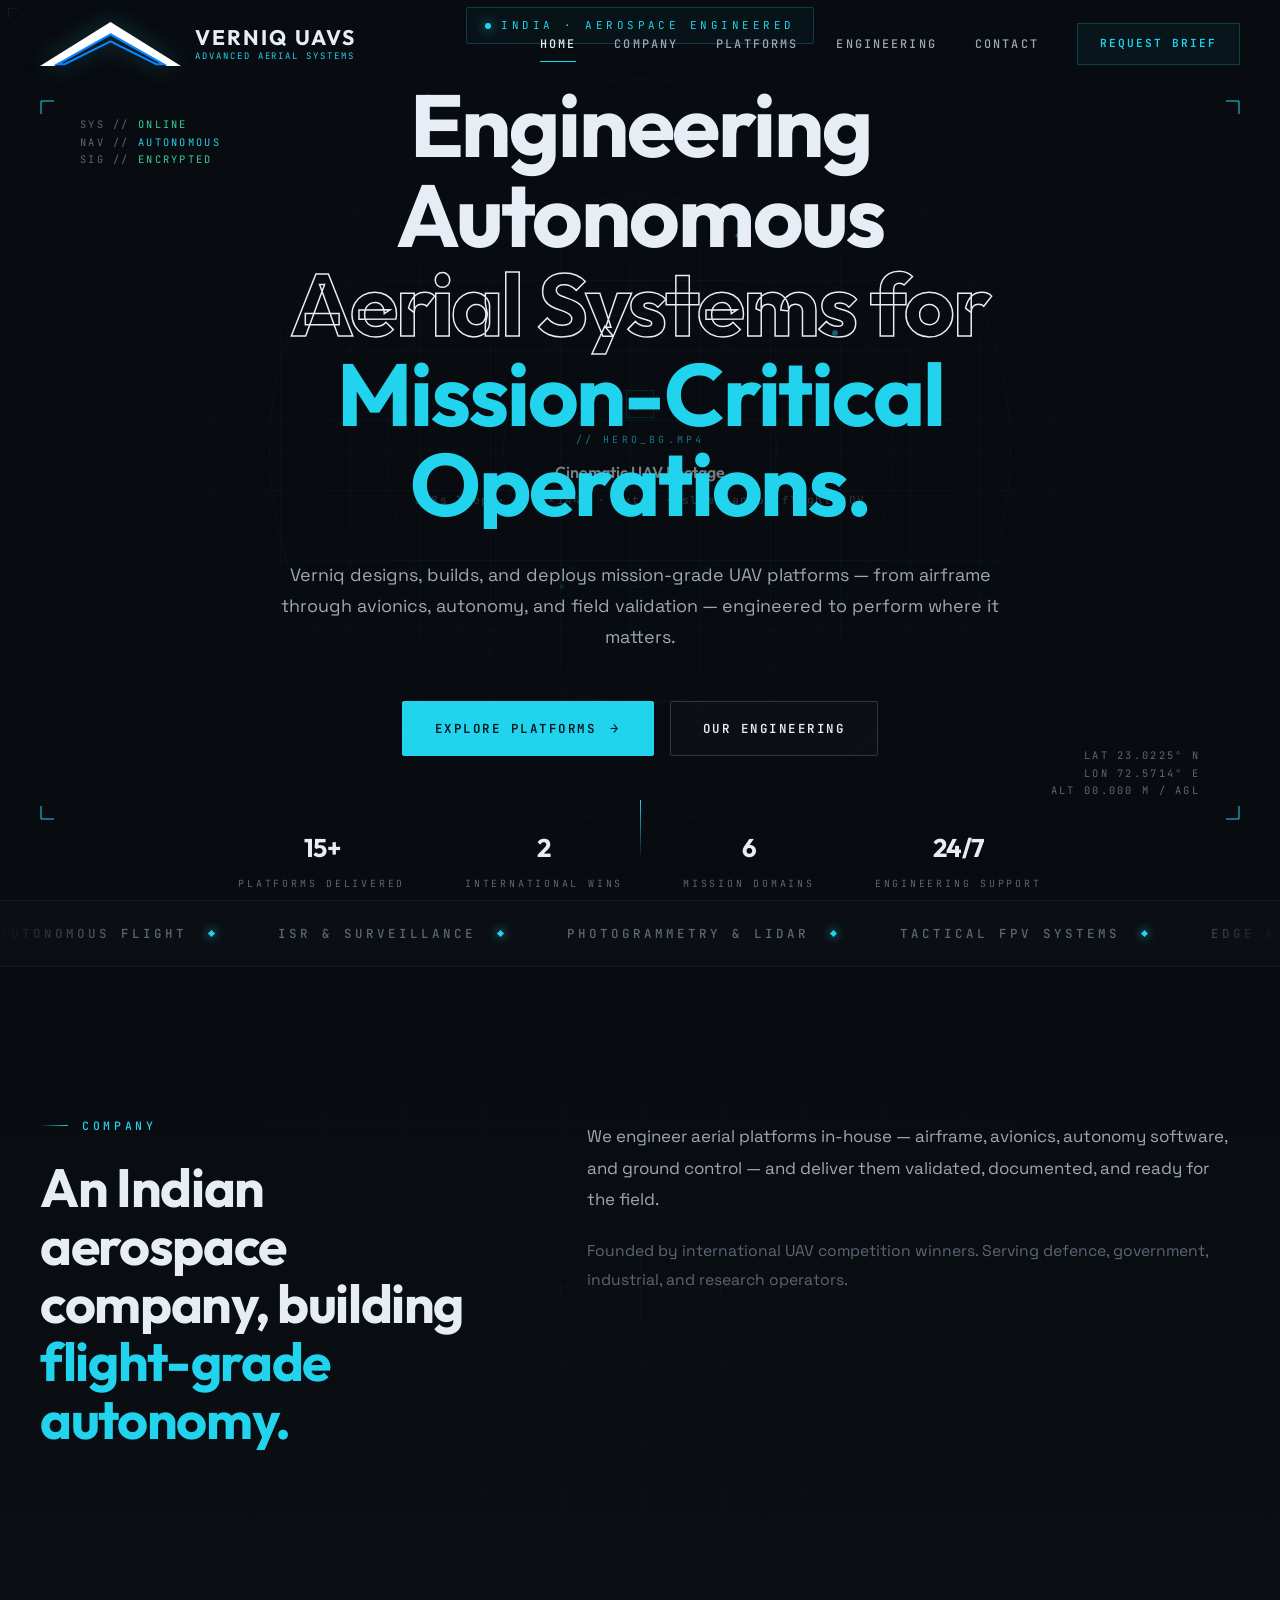
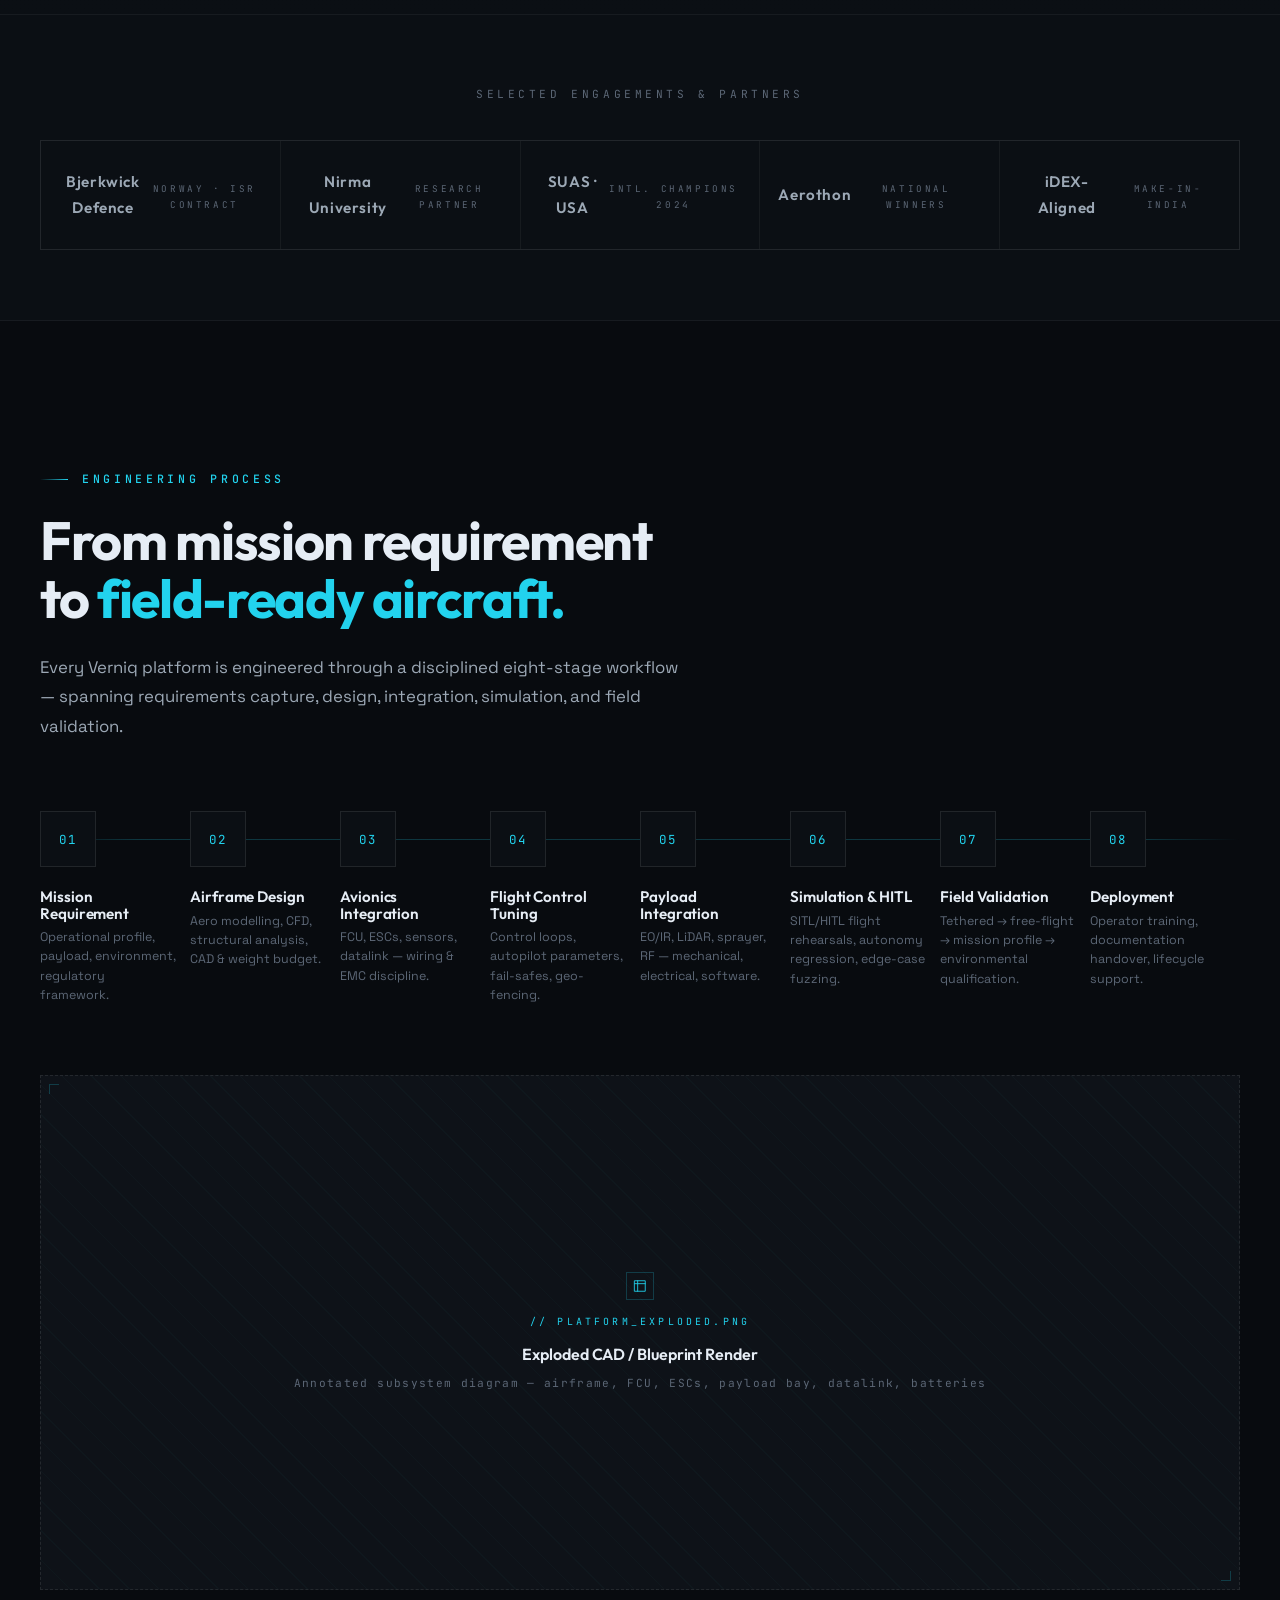
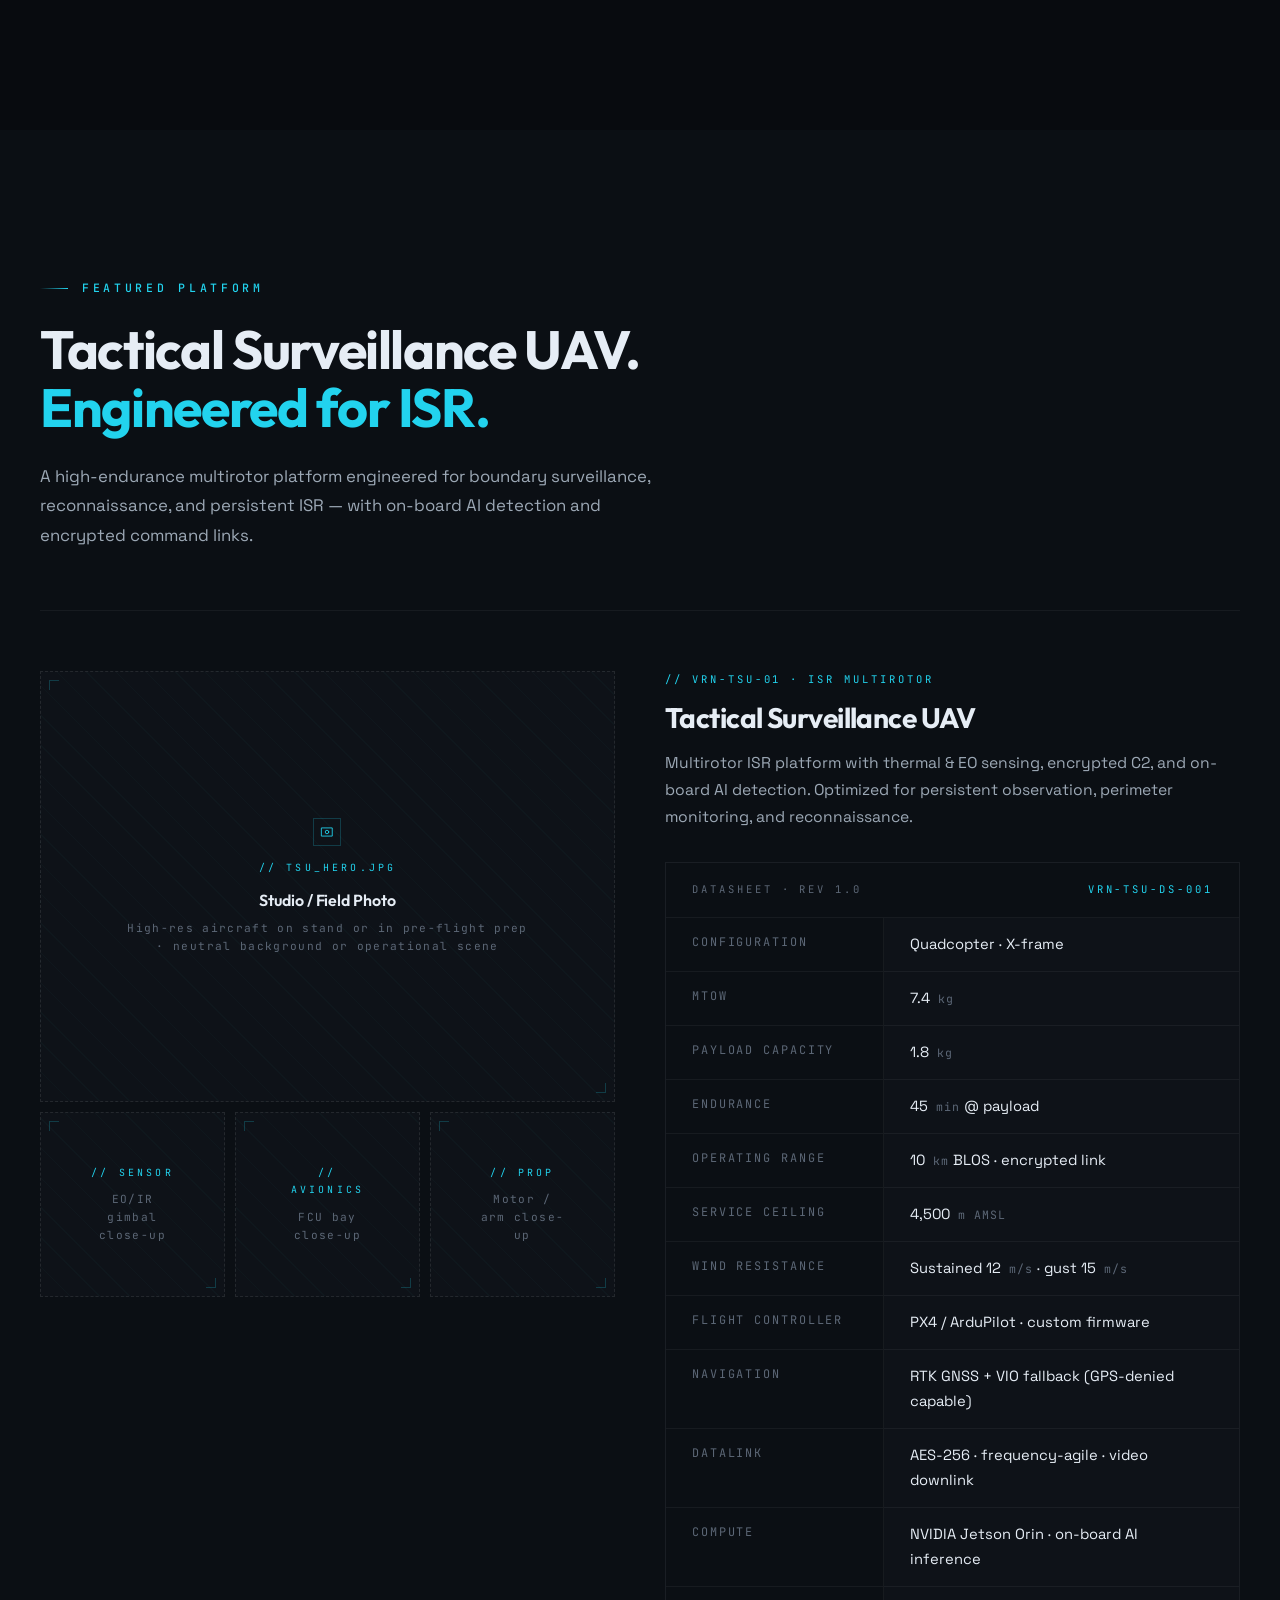
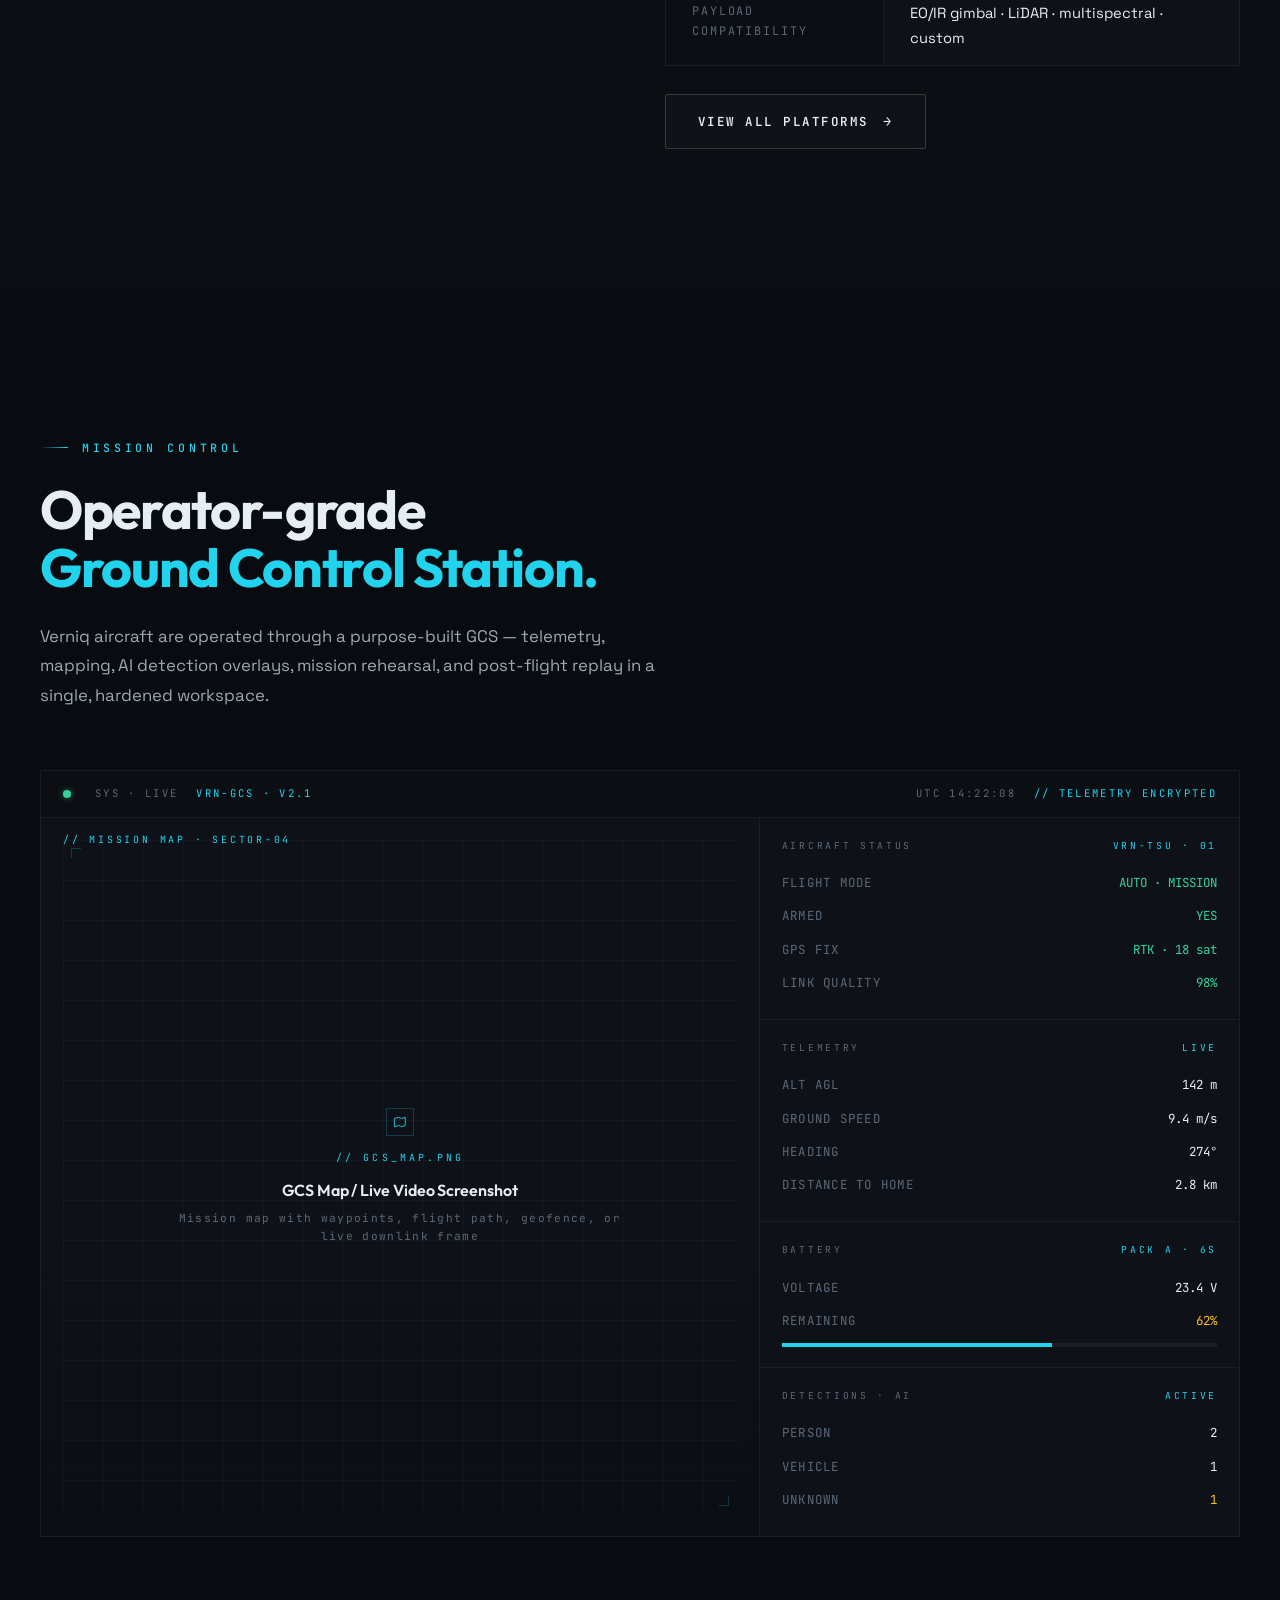
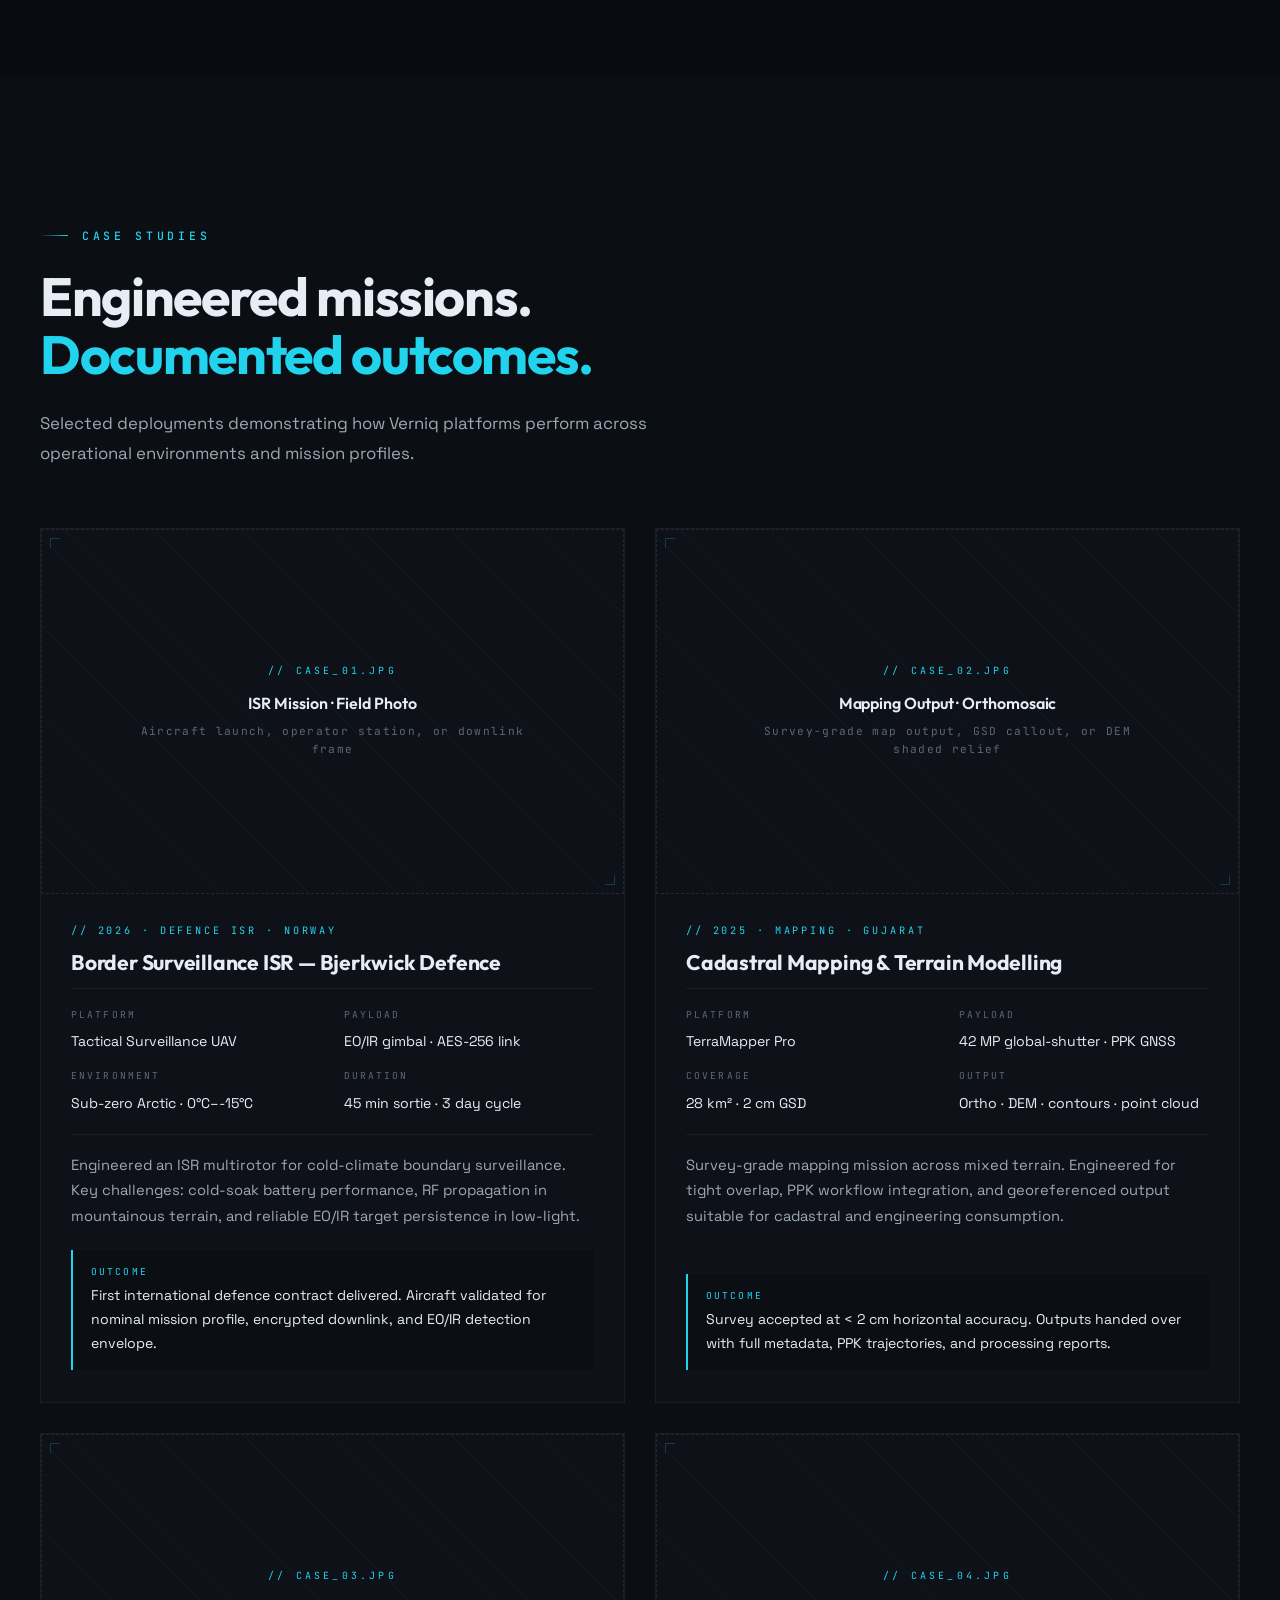
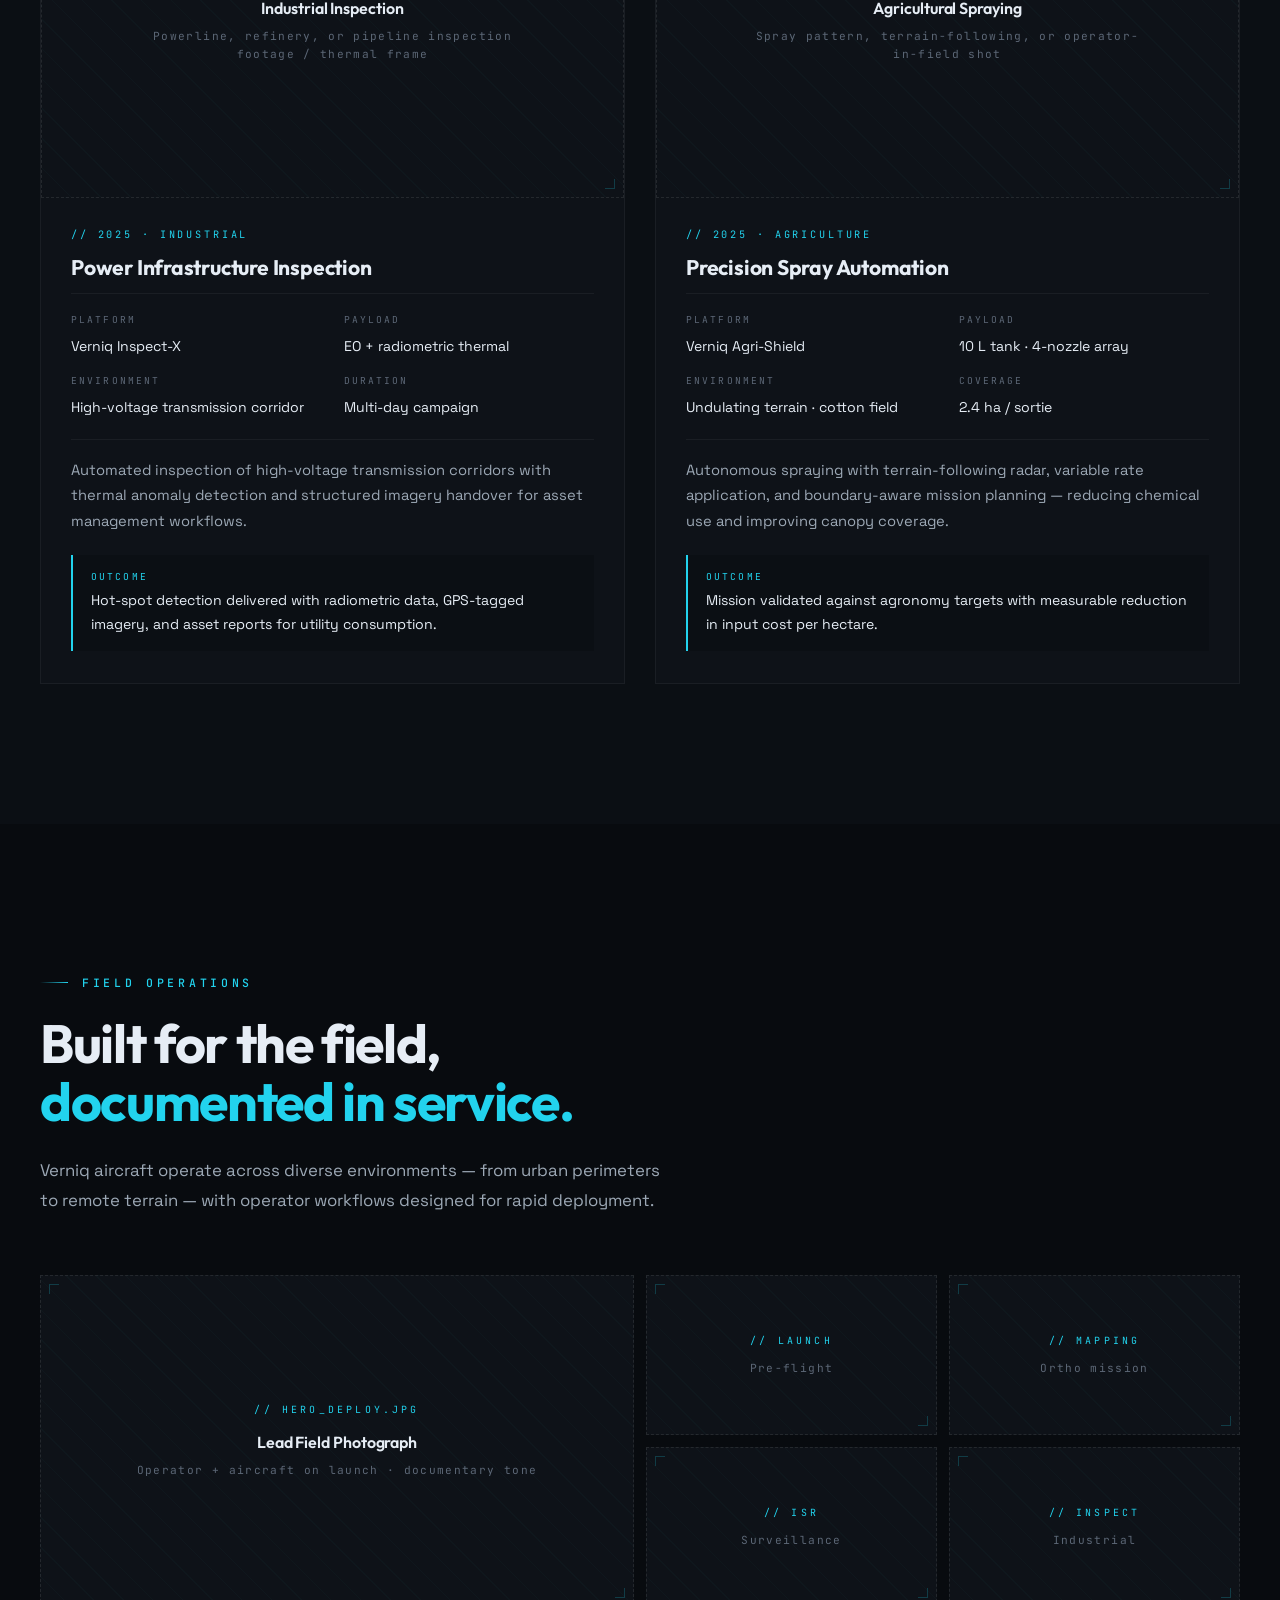
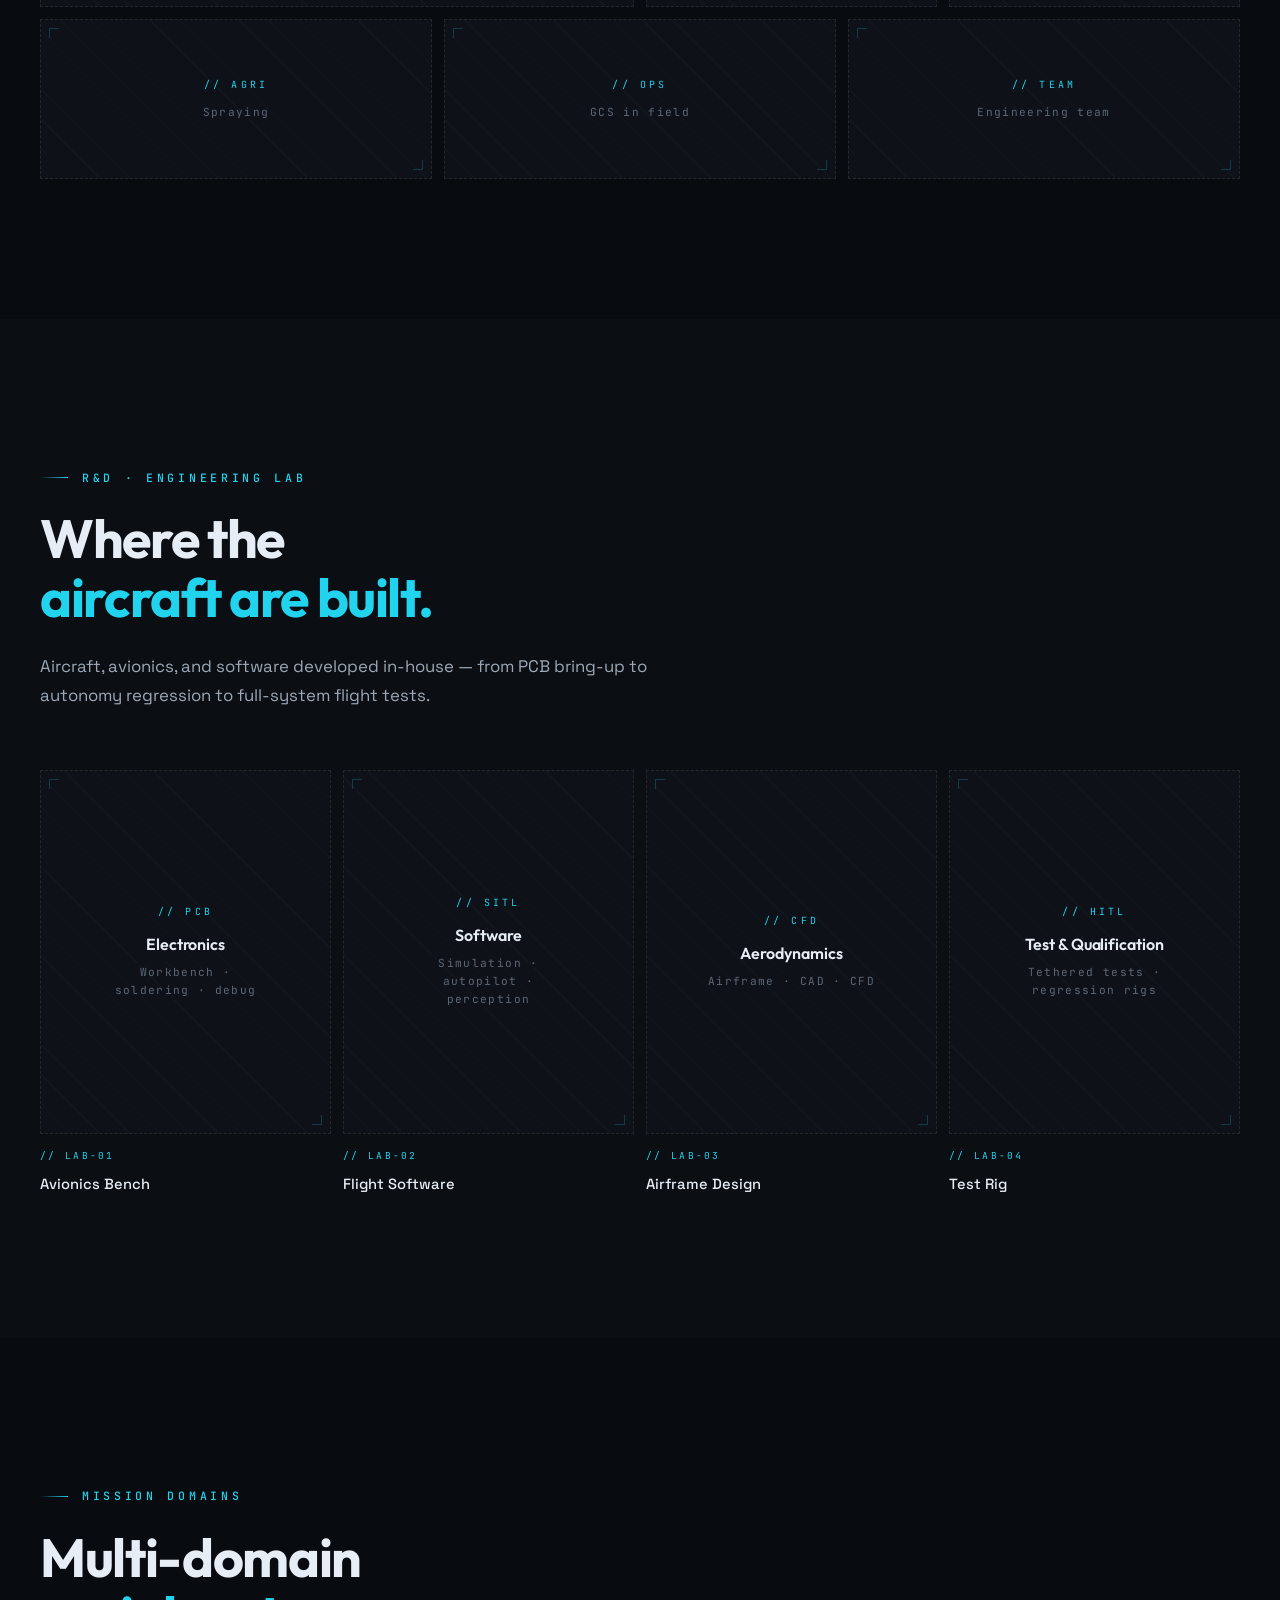
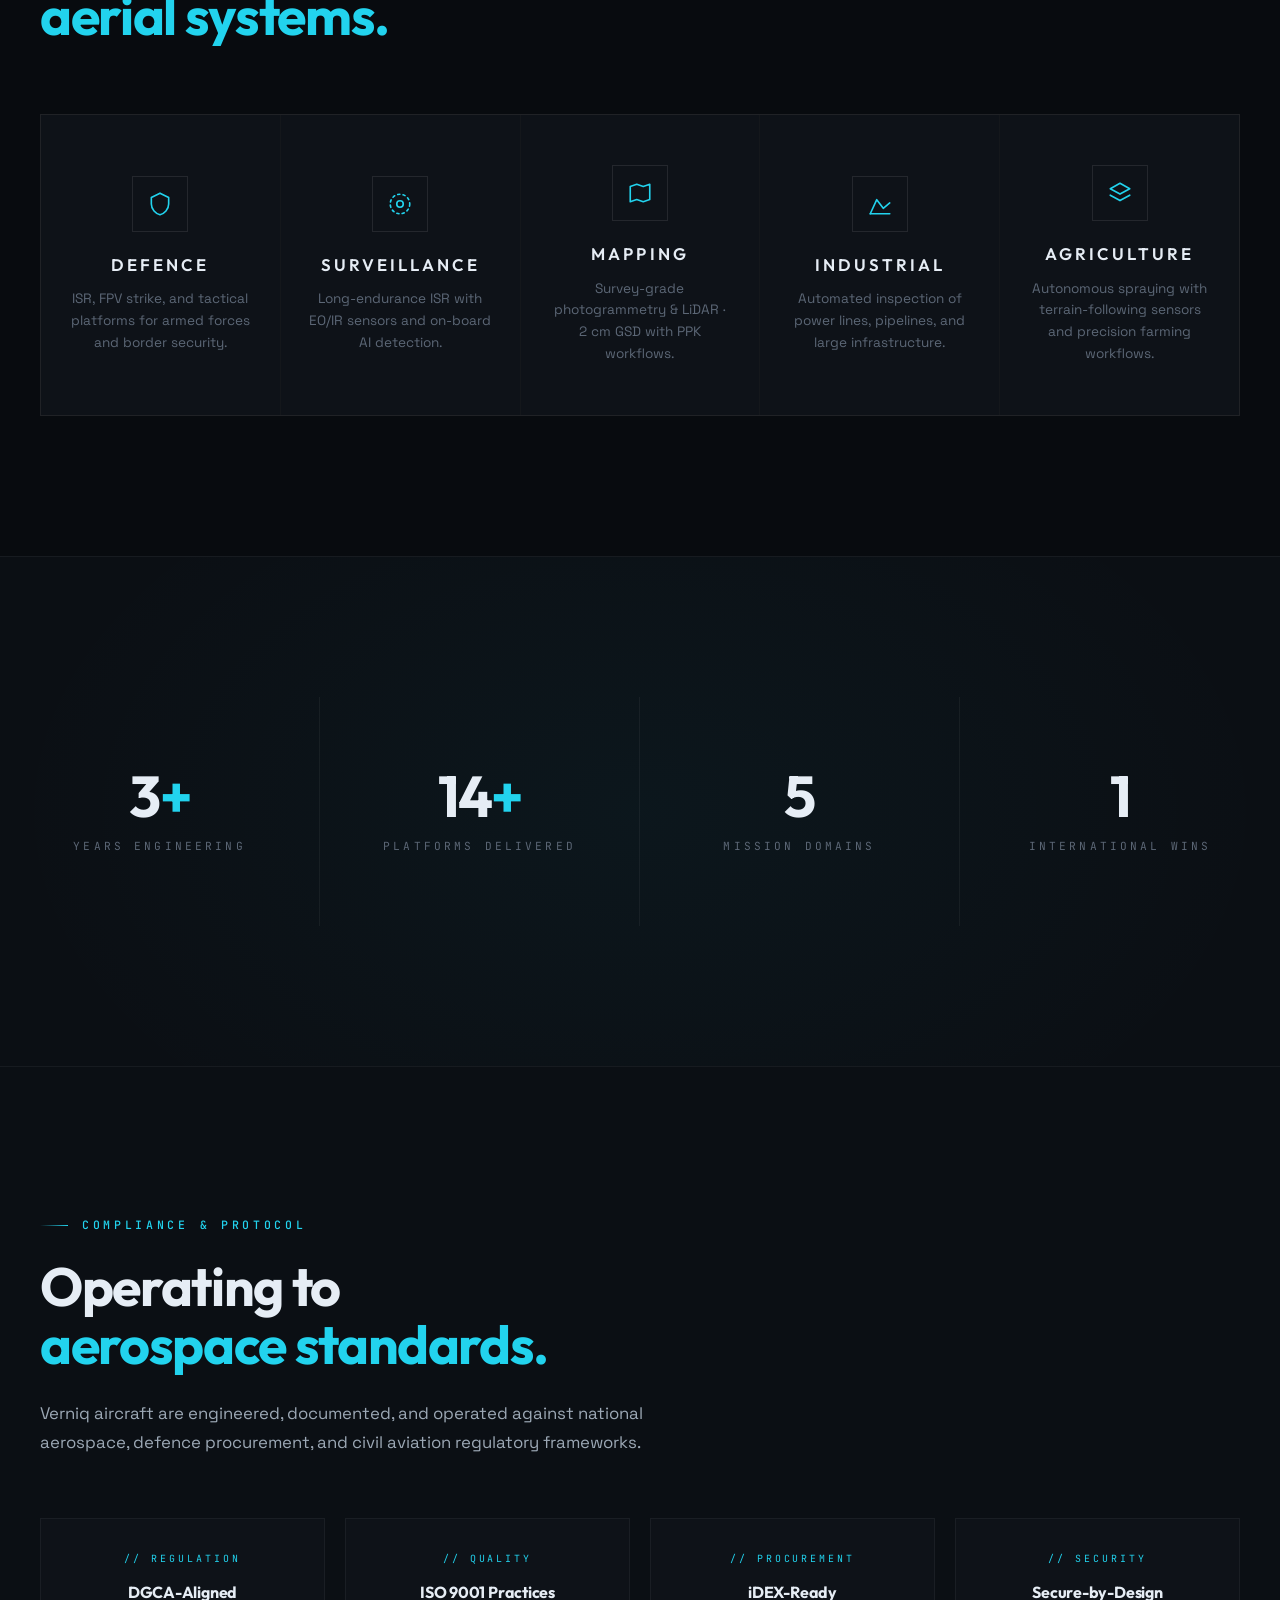
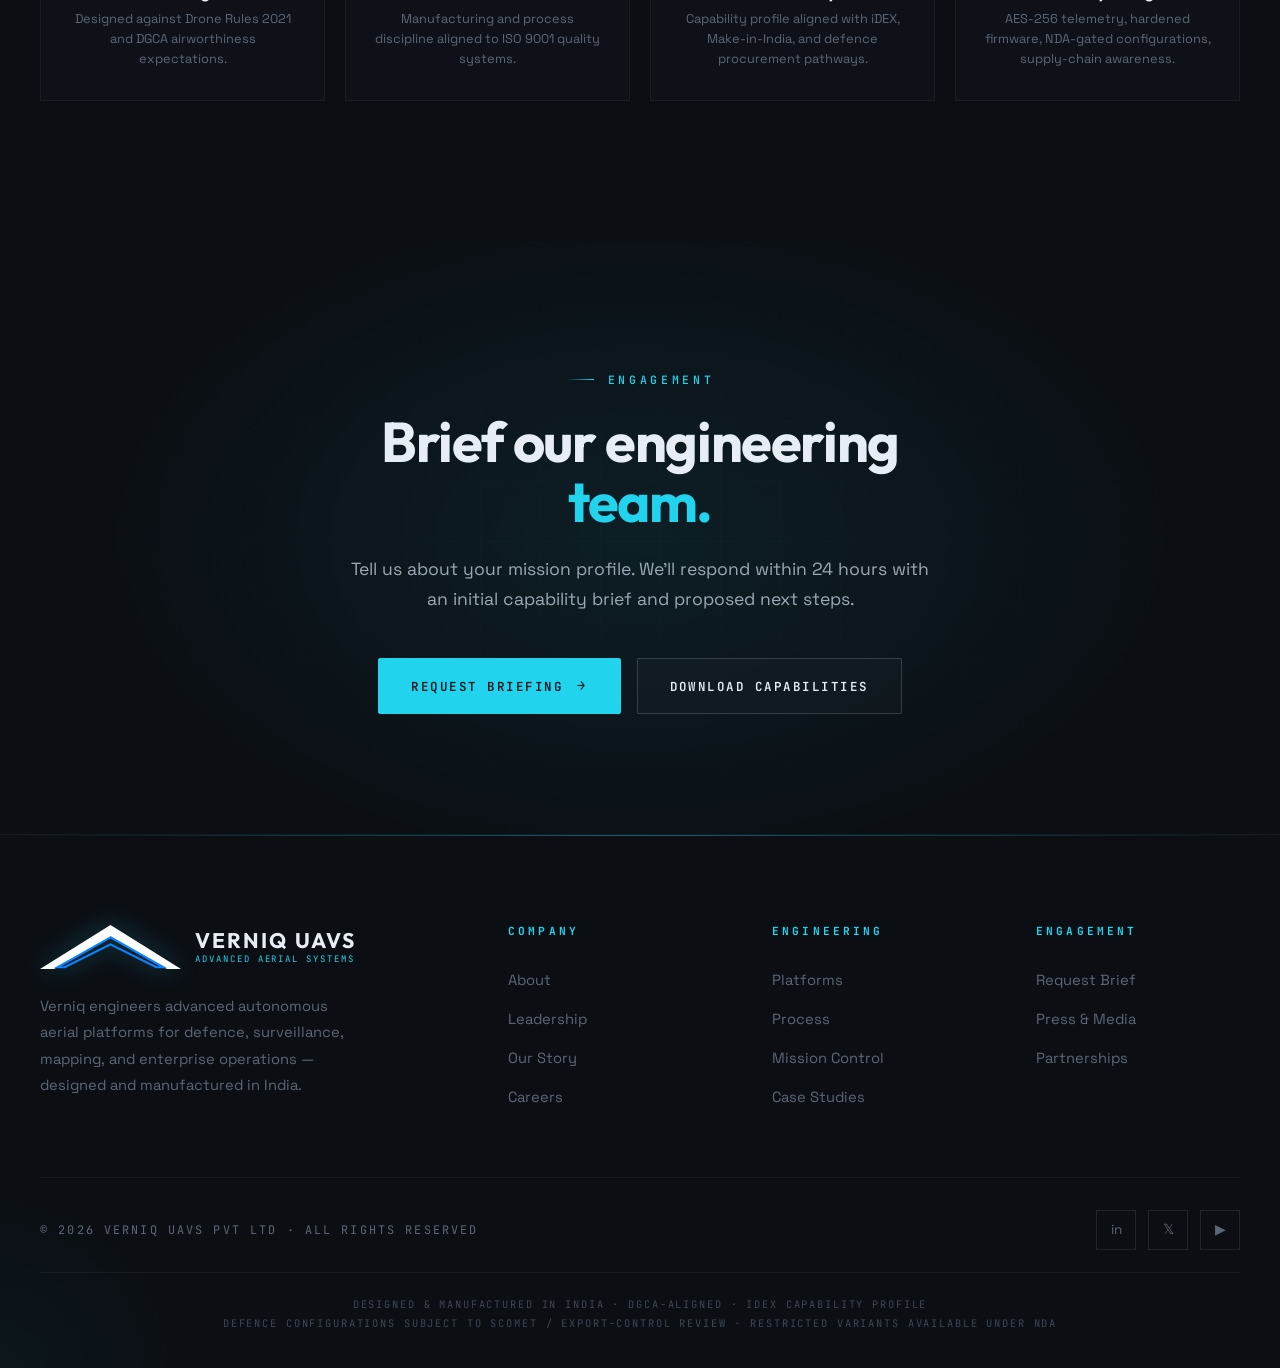
==== commit d84540c5: "New updated files" ====
--- a/index.html
+++ b/index.html
@@ -4,64 +4,49 @@
 <head>
   <meta charset="UTF-8" />
   <meta name="viewport" content="width=device-width, initial-scale=1.0" />
-  <title>Verniq UAVs — Custom UAVs. Built for Your Mission.</title>
+  <title>Verniq UAVs — Advanced Autonomous Aerial Systems</title>
   <meta name="description"
-    content="Verniq UAVs designs and manufactures fully customized drone systems for defence, agriculture, mapping, inspection, education, and aerial imaging. Built in India." />
-
-  <!-- Open Graph -->
+    content="Verniq UAVs engineers and deploys autonomous aerial platforms for defence, surveillance, mapping, and industrial operations. Built in India to aerospace-grade standards." />
+
   <meta property="og:type" content="website" />
-  <meta property="og:title" content="Verniq UAVs — Custom UAVs. Built for Your Mission." />
+  <meta property="og:title" content="Verniq UAVs — Advanced Autonomous Aerial Systems" />
   <meta property="og:description"
-    content="Custom-built drone systems across defence, surveillance, mapping, inspection, agriculture, and aerial operations — engineered for real-world missions." />
+    content="Mission-grade UAV platforms engineered for defence, mapping, ISR, and industrial deployments." />
   <meta property="og:url" content="https://verniquavs.com/" />
-  <meta property="og:image" content="images/hero-bg.png" />
-
-  <!-- Twitter -->
+  <meta property="og:image" content="images/Surveillance.jpg" />
+
   <meta name="twitter:card" content="summary_large_image" />
-  <meta name="twitter:title" content="Verniq UAVs — Custom UAVs. Built for Your Mission." />
-  <meta name="twitter:description"
-    content="Custom-built drone systems engineered for real-world missions across industries." />
-
+  <meta name="twitter:title" content="Verniq UAVs — Advanced Autonomous Aerial Systems" />
+  <meta name="twitter:description" content="Engineered aerial platforms for defence, mapping, and industrial operations." />
+
+  <link rel="icon" type="image/svg+xml" href="images/icon.svg" />
   <link rel="stylesheet" href="styles.css" />
 </head>
 
 <body>
 
   <!-- ============================================
-       CINEMATIC LOGO INTRO
-       ============================================ -->
-  <div class="video-intro" id="videoIntro" role="dialog" aria-label="Welcome Introduction">
-    <!-- Particle Grid Background -->
+       INTRO (shortened)
+       ============================================ -->
+  <div class="video-intro" id="videoIntro" role="dialog" aria-label="Welcome">
     <canvas class="intro-particles" id="introParticles"></canvas>
 
-    <!-- Scanning Lines -->
-    <div class="intro-scan-lines"></div>
-
-    <!-- Center Content -->
     <div class="intro-center">
-      <!-- SVG Logo with path-draw animation -->
       <div class="intro-logo-wrap" id="introLogoWrap">
         <svg class="intro-svg-logo" viewBox="-420 -220 840 290" xmlns="http://www.w3.org/2000/svg">
-          <!-- Outer chevron (white fill, drawn as stroke first) -->
           <path id="logoPath1" class="intro-path" d="M0 -200 L-400 50 L-320 50 L0 -130 L320 50 L400 50 Z" fill="none"
-            stroke="#FFFFFF" stroke-width="3" stroke-dasharray="2000" stroke-dashoffset="2000" />
-          <!-- Inner chevron (blue outline) -->
+            stroke="#E6EDF5" stroke-width="3" stroke-dasharray="2000" stroke-dashoffset="2000" />
           <path id="logoPath2" class="intro-path" d="M0 -130 L-300 40 L-260 40 L0 -90 L260 40 L300 40 Z" fill="none"
-            stroke="#0A84FF" stroke-width="3" stroke-dasharray="1600" stroke-dashoffset="1600" />
+            stroke="#22D3EE" stroke-width="3" stroke-dasharray="1600" stroke-dashoffset="1600" />
         </svg>
-        <!-- Glow ring behind logo -->
         <div class="intro-glow-ring"></div>
       </div>
 
-      <!-- Company Name (typewriter) -->
       <h1 class="intro-company-name" id="introCompanyName">
         <span class="intro-char-wrap"></span>
       </h1>
 
-      <!-- Tagline -->
-      <p class="intro-tagline-text" id="introTagline">Next Gen Aerial Solutions</p>
-
-      <!-- Horizontal accent line -->
+      <p class="intro-tagline-text" id="introTagline">Advanced Autonomous Aerial Systems</p>
       <div class="intro-accent-line" id="introAccentLine"></div>
     </div>
 
@@ -69,63 +54,148 @@
   </div>
 
   <!-- ============================================
-       NAVIGATION
+       NAV
        ============================================ -->
   <nav class="navbar" id="navbar">
     <div class="container">
       <a href="index.html" class="nav-logo">
-        <img src="images/icon.svg" alt="Verniq Logo Icon" class="nav-logo-icon-img" />
+        <img src="images/icon.svg" alt="Verniq" class="nav-logo-icon-img" />
         <div class="nav-logo-text-wrapper">
           <span class="nav-logo-title">Verniq UAVs</span>
-          <span class="nav-logo-tagline">Next gen aerial solutions</span>
+          <span class="nav-logo-tagline">Advanced Aerial Systems</span>
         </div>
       </a>
 
       <div class="nav-links" id="navLinks">
         <a href="index.html" class="nav-link active">Home</a>
-        <a href="about.html" class="nav-link">About</a>
-        <a href="products.html" class="nav-link">Projects</a>
+        <a href="about.html" class="nav-link">Company</a>
+        <a href="products.html" class="nav-link">Platforms</a>
+        <a href="#engineering" class="nav-link">Engineering</a>
         <a href="contact.html" class="nav-link">Contact</a>
-        <a href="contact.html" class="nav-cta">Get in Touch</a>
+        <a href="contact.html" class="nav-cta">Request Brief</a>
       </div>
 
       <button class="nav-toggle" id="navToggle" aria-label="Toggle menu">
-        <span></span>
-        <span></span>
-        <span></span>
+        <span></span><span></span><span></span>
       </button>
     </div>
   </nav>
 
   <!-- ============================================
-       HERO SECTION
+       HERO — restrained, engineering-first
        ============================================ -->
   <section class="hero" id="hero">
+    <!-- HERO MEDIA SLOT — replace with cinematic UAV video/image -->
     <div class="hero-bg">
-      <img src="images/hero-bg.png" alt="Custom UAV solutions background" />
+      <div class="media-slot" style="position:absolute; inset:0; border:none; background: var(--bg-primary);">
+        <div class="media-slot-inner">
+          <div class="media-slot-icon">
+            <svg viewBox="0 0 24 24" stroke-width="1.5" stroke-linecap="round" stroke-linejoin="round"><polygon points="5 3 19 12 5 21"/></svg>
+          </div>
+          <div class="media-slot-tag">// HERO_BG.MP4</div>
+          <div class="media-slot-title">Cinematic UAV Footage</div>
+          <div class="media-slot-hint">3–8s loop · 2560×1440 · muted · slow-pan or flight POV</div>
+        </div>
+      </div>
     </div>
     <div class="hero-overlay"></div>
+    <div class="hero-grid"></div>
+
+    <!-- subtle radar (toned down) -->
+    <svg class="hero-radar" id="heroRadar" viewBox="0 0 800 800" xmlns="http://www.w3.org/2000/svg" aria-hidden="true">
+      <defs>
+        <radialGradient id="radarSweep" cx="50%" cy="50%" r="50%">
+          <stop offset="0%" stop-color="#22D3EE" stop-opacity="0.32"/>
+          <stop offset="60%" stop-color="#22D3EE" stop-opacity="0.04"/>
+          <stop offset="100%" stop-color="#22D3EE" stop-opacity="0"/>
+        </radialGradient>
+      </defs>
+      <circle cx="400" cy="400" r="380" fill="none" stroke="rgba(34,211,238,0.10)" stroke-width="1"/>
+      <circle cx="400" cy="400" r="260" fill="none" stroke="rgba(34,211,238,0.10)" stroke-width="1"/>
+      <circle cx="400" cy="400" r="140" fill="none" stroke="rgba(34,211,238,0.12)" stroke-width="1"/>
+      <line x1="20" y1="400" x2="780" y2="400" stroke="rgba(34,211,238,0.10)" stroke-width="1"/>
+      <line x1="400" y1="20" x2="400" y2="780" stroke="rgba(34,211,238,0.10)" stroke-width="1"/>
+      <g id="radarSweepGroup" style="transform-origin: 400px 400px;">
+        <path d="M400 400 L400 20 A380 380 0 0 1 750 280 Z" fill="url(#radarSweep)"/>
+      </g>
+      <circle cx="600" cy="280" r="3" fill="#22D3EE">
+        <animate attributeName="opacity" values="0;1;0" dur="3s" repeatCount="indefinite"/>
+      </circle>
+      <circle cx="320" cy="540" r="2.5" fill="#22D3EE">
+        <animate attributeName="opacity" values="0;1;0" dur="4s" begin="1s" repeatCount="indefinite"/>
+      </circle>
+      <circle cx="500" cy="180" r="2" fill="#22D3EE">
+        <animate attributeName="opacity" values="0;1;0" dur="5s" begin="2s" repeatCount="indefinite"/>
+      </circle>
+    </svg>
+
+    <!-- HUD framing brackets -->
+    <div class="hero-frame hero-frame--tl">
+      <svg width="36" height="36" viewBox="0 0 36 36"><path d="M1 14 L1 1 L14 1" fill="none" stroke="#22D3EE" stroke-width="1"/></svg>
+    </div>
+    <div class="hero-frame hero-frame--tr">
+      <svg width="36" height="36" viewBox="0 0 36 36"><path d="M22 1 L35 1 L35 14" fill="none" stroke="#22D3EE" stroke-width="1"/></svg>
+    </div>
+    <div class="hero-frame hero-frame--bl">
+      <svg width="36" height="36" viewBox="0 0 36 36"><path d="M1 22 L1 35 L14 35" fill="none" stroke="#22D3EE" stroke-width="1"/></svg>
+    </div>
+    <div class="hero-frame hero-frame--br">
+      <svg width="36" height="36" viewBox="0 0 36 36"><path d="M35 22 L35 35 L22 35" fill="none" stroke="#22D3EE" stroke-width="1"/></svg>
+    </div>
+
+    <!-- HUD Readouts -->
+    <div class="hero-readout hero-readout--tl">
+      <div>SYS // <span class="ok">ONLINE</span></div>
+      <div>NAV // <span class="v">AUTONOMOUS</span></div>
+      <div>SIG // <span class="ok">ENCRYPTED</span></div>
+    </div>
+    <div class="hero-readout hero-readout--br">
+      <div>LAT 23.0225° N</div>
+      <div>LON 72.5714° E</div>
+      <div>ALT 00.000 M / AGL</div>
+    </div>
 
     <div class="hero-content">
-
+      <div class="hero-badge">
+        <span class="dot"></span>
+        <span>India · Aerospace Engineered</span>
+      </div>
 
       <div class="hero-title-wrapper">
         <h1 class="hero-title">
-          <span class="line">Custom UAVs</span>
-          <span class="line"><span class="outline-text">Built for Your</span></span>
-          <span class="line">Mission</span>
+          <span class="line">Engineering Autonomous</span>
+          <span class="line"><span class="outline-text">Aerial Systems for</span></span>
+          <span class="line"><span class="accent">Mission-Critical Operations.</span></span>
         </h1>
       </div>
 
       <p class="hero-description">
-        Verniq UAVs designs and manufactures fully customized drone systems tailored to your mission—across defence,
-        surveillance, mapping, inspection, agriculture, and aerial imaging. From concept to deployment, we build UAV
-        solutions engineered for performance, precision, and reliability.
+        Verniq designs, builds, and deploys mission-grade UAV platforms — from airframe
+        through avionics, autonomy, and field validation — engineered to perform where it matters.
       </p>
 
       <div class="hero-actions">
-        <a href="products.html" class="btn btn-primary btn-arrow">Our Capabilities</a>
-        <a href="about.html" class="btn btn-outline">Learn More</a>
+        <a href="products.html" class="btn btn-primary btn-arrow">Explore Platforms</a>
+        <a href="#engineering" class="btn btn-outline">Our Engineering</a>
+      </div>
+
+      <div class="hero-meta">
+        <div class="hero-meta-item">
+          <div class="hero-meta-value">15+</div>
+          <div class="hero-meta-label">Platforms Delivered</div>
+        </div>
+        <div class="hero-meta-item">
+          <div class="hero-meta-value">2</div>
+          <div class="hero-meta-label">International Wins</div>
+        </div>
+        <div class="hero-meta-item">
+          <div class="hero-meta-value">6</div>
+          <div class="hero-meta-label">Mission Domains</div>
+        </div>
+        <div class="hero-meta-item">
+          <div class="hero-meta-value">24/7</div>
+          <div class="hero-meta-label">Engineering Support</div>
+        </div>
       </div>
     </div>
 
@@ -135,297 +205,685 @@
   </section>
 
   <!-- ============================================
-       MARQUEE / TICKER
+       MARQUEE
        ============================================ -->
   <div class="marquee-section">
     <div class="marquee-track" id="marqueeTrack">
-      <div class="marquee-item">Custom UAV Design <span class="separator"></span></div>
+      <div class="marquee-item">Autonomous Flight <span class="separator"></span></div>
+      <div class="marquee-item">ISR &amp; Surveillance <span class="separator"></span></div>
+      <div class="marquee-item">Photogrammetry &amp; LiDAR <span class="separator"></span></div>
+      <div class="marquee-item">Tactical FPV Systems <span class="separator"></span></div>
+      <div class="marquee-item">Edge AI Detection <span class="separator"></span></div>
+      <div class="marquee-item">Industrial Inspection <span class="separator"></span></div>
       <div class="marquee-item">Precision Agriculture <span class="separator"></span></div>
+      <div class="marquee-item">Mission Engineering <span class="separator"></span></div>
+      <div class="marquee-item">Autonomous Flight <span class="separator"></span></div>
+      <div class="marquee-item">ISR &amp; Surveillance <span class="separator"></span></div>
+      <div class="marquee-item">Photogrammetry &amp; LiDAR <span class="separator"></span></div>
+      <div class="marquee-item">Tactical FPV Systems <span class="separator"></span></div>
+      <div class="marquee-item">Edge AI Detection <span class="separator"></span></div>
       <div class="marquee-item">Industrial Inspection <span class="separator"></span></div>
-      <div class="marquee-item">Surveying & Mapping <span class="separator"></span></div>
-      <div class="marquee-item">Public Safety <span class="separator"></span></div>
-      <div class="marquee-item">Defence & Surveillance <span class="separator"></span></div>
-      <div class="marquee-item">Aerial Cinematography <span class="separator"></span></div>
-      <div class="marquee-item">Advanced R&D <span class="separator"></span></div>
-      <!-- Duplicate for seamless loop -->
-      <div class="marquee-item">Custom UAV Design <span class="separator"></span></div>
       <div class="marquee-item">Precision Agriculture <span class="separator"></span></div>
-      <div class="marquee-item">Industrial Inspection <span class="separator"></span></div>
-      <div class="marquee-item">Surveying & Mapping <span class="separator"></span></div>
-      <div class="marquee-item">Public Safety <span class="separator"></span></div>
-      <div class="marquee-item">Defence & Surveillance <span class="separator"></span></div>
-      <div class="marquee-item">Aerial Cinematography <span class="separator"></span></div>
-      <div class="marquee-item">Advanced R&D <span class="separator"></span></div>
+      <div class="marquee-item">Mission Engineering <span class="separator"></span></div>
     </div>
   </div>
 
   <!-- ============================================
-       DOMAINS / CAPABILITIES
+       COMPANY OVERVIEW (concise)
+       ============================================ -->
+  <section class="section section-tech" id="overview">
+    <div class="container">
+      <div style="display: grid; grid-template-columns: 1fr 1.4fr; gap: 80px; align-items: start;" class="overview-grid">
+        <div class="reveal">
+          <p class="section-label">Company</p>
+          <h2 class="section-title">An Indian aerospace<br/>company, building<br/><span class="accent">flight-grade autonomy.</span></h2>
+        </div>
+        <div class="reveal-right" style="padding-top: 14px;">
+          <p style="font-size: 1.06rem; color: var(--text-secondary); line-height: 1.85; margin-bottom: 22px;">
+            We engineer aerial platforms in-house — airframe, avionics, autonomy software, and ground
+            control — and deliver them validated, documented, and ready for the field.
+          </p>
+          <p style="font-size: 0.98rem; color: var(--text-muted); line-height: 1.85;">
+            Founded by international UAV competition winners. Serving defence, government, industrial,
+            and research operators.
+          </p>
+        </div>
+      </div>
+    </div>
+  </section>
+
+  <!-- ============================================
+       PARTNERS / TRUST STRIP
+       ============================================ -->
+  <section class="partner-strip">
+    <div class="container">
+      <p class="partner-strip-label">Selected Engagements &amp; Partners</p>
+      <div class="partner-grid reveal">
+        <div class="partner-cell">Bjerkwick Defence<span class="meta">Norway · ISR Contract</span></div>
+        <div class="partner-cell">Nirma University<span class="meta">Research Partner</span></div>
+        <div class="partner-cell">SUAS · USA<span class="meta">Intl. Champions 2024</span></div>
+        <div class="partner-cell">Aerothon<span class="meta">National Winners</span></div>
+        <div class="partner-cell">iDEX-Aligned<span class="meta">Make-in-India</span></div>
+      </div>
+    </div>
+  </section>
+
+  <!-- ============================================
+       ENGINEERING PROCESS
+       ============================================ -->
+  <section class="section" id="engineering">
+    <div class="container">
+      <div class="reveal">
+        <p class="section-label">Engineering Process</p>
+        <h2 class="section-title">From mission requirement<br/>to <span class="accent">field-ready aircraft.</span></h2>
+        <p class="section-subtitle">
+          Every Verniq platform is engineered through a disciplined eight-stage workflow —
+          spanning requirements capture, design, integration, simulation, and field validation.
+        </p>
+      </div>
+
+      <div class="process-rail reveal">
+        <div class="process-steps stagger-children">
+          <div class="process-step">
+            <div class="process-num">01</div>
+            <h4>Mission Requirement</h4>
+            <p>Operational profile, payload, environment, regulatory framework.</p>
+          </div>
+          <div class="process-step">
+            <div class="process-num">02</div>
+            <h4>Airframe Design</h4>
+            <p>Aero modelling, CFD, structural analysis, CAD &amp; weight budget.</p>
+          </div>
+          <div class="process-step">
+            <div class="process-num">03</div>
+            <h4>Avionics Integration</h4>
+            <p>FCU, ESCs, sensors, datalink — wiring &amp; EMC discipline.</p>
+          </div>
+          <div class="process-step">
+            <div class="process-num">04</div>
+            <h4>Flight Control Tuning</h4>
+            <p>Control loops, autopilot parameters, fail-safes, geo-fencing.</p>
+          </div>
+          <div class="process-step">
+            <div class="process-num">05</div>
+            <h4>Payload Integration</h4>
+            <p>EO/IR, LiDAR, sprayer, RF — mechanical, electrical, software.</p>
+          </div>
+          <div class="process-step">
+            <div class="process-num">06</div>
+            <h4>Simulation &amp; HITL</h4>
+            <p>SITL/HITL flight rehearsals, autonomy regression, edge-case fuzzing.</p>
+          </div>
+          <div class="process-step">
+            <div class="process-num">07</div>
+            <h4>Field Validation</h4>
+            <p>Tethered → free-flight → mission profile → environmental qualification.</p>
+          </div>
+          <div class="process-step">
+            <div class="process-num">08</div>
+            <h4>Deployment</h4>
+            <p>Operator training, documentation handover, lifecycle support.</p>
+          </div>
+        </div>
+      </div>
+
+      <!-- BLUEPRINT / EXPLODED-VIEW MEDIA SLOT -->
+      <div class="media-slot media-slot--21x9 reveal" style="margin-top: 70px;">
+        <div class="media-slot-inner">
+          <div class="media-slot-icon">
+            <svg viewBox="0 0 24 24" stroke-width="1.5" stroke-linecap="round" stroke-linejoin="round"><rect x="3" y="3" width="18" height="18"/><path d="M3 8 L21 8"/><path d="M8 3 L8 21"/></svg>
+          </div>
+          <div class="media-slot-tag">// PLATFORM_EXPLODED.PNG</div>
+          <div class="media-slot-title">Exploded CAD / Blueprint Render</div>
+          <div class="media-slot-hint">Annotated subsystem diagram — airframe, FCU, ESCs, payload bay, datalink, batteries</div>
+        </div>
+      </div>
+    </div>
+  </section>
+
+  <!-- ============================================
+       FEATURED PLATFORM (with spec preview)
+       ============================================ -->
+  <section class="section section-dark" id="platforms">
+    <div class="container">
+      <div class="reveal">
+        <p class="section-label">Featured Platform</p>
+        <h2 class="section-title">Tactical Surveillance UAV.<br/><span class="accent">Engineered for ISR.</span></h2>
+        <p class="section-subtitle">
+          A high-endurance multirotor platform engineered for boundary surveillance, reconnaissance,
+          and persistent ISR — with on-board AI detection and encrypted command links.
+        </p>
+      </div>
+
+      <div class="platform-detail reveal">
+        <div>
+          <!-- PLATFORM HERO IMAGE SLOT -->
+          <div class="media-slot media-slot--4x3">
+            <div class="media-slot-inner">
+              <div class="media-slot-icon">
+                <svg viewBox="0 0 24 24" stroke-width="1.5" stroke-linecap="round" stroke-linejoin="round"><rect x="3" y="5" width="18" height="14"/><circle cx="12" cy="12" r="3"/></svg>
+              </div>
+              <div class="media-slot-tag">// TSU_HERO.JPG</div>
+              <div class="media-slot-title">Studio / Field Photo</div>
+              <div class="media-slot-hint">High-res aircraft on stand or in pre-flight prep · neutral background or operational scene</div>
+            </div>
+          </div>
+
+          <!-- secondary detail thumbs -->
+          <div style="display: grid; grid-template-columns: 1fr 1fr 1fr; gap: 10px; margin-top: 10px;">
+            <div class="media-slot media-slot--1x1">
+              <div class="media-slot-inner">
+                <div class="media-slot-tag">// SENSOR</div>
+                <div class="media-slot-hint">EO/IR gimbal close-up</div>
+              </div>
+            </div>
+            <div class="media-slot media-slot--1x1">
+              <div class="media-slot-inner">
+                <div class="media-slot-tag">// AVIONICS</div>
+                <div class="media-slot-hint">FCU bay close-up</div>
+              </div>
+            </div>
+            <div class="media-slot media-slot--1x1">
+              <div class="media-slot-inner">
+                <div class="media-slot-tag">// PROP</div>
+                <div class="media-slot-hint">Motor / arm close-up</div>
+              </div>
+            </div>
+          </div>
+        </div>
+
+        <div>
+          <div class="platform-meta">// VRN-TSU-01 · ISR Multirotor</div>
+          <h3 class="platform-name">Tactical Surveillance UAV</h3>
+          <p class="platform-blurb">
+            Multirotor ISR platform with thermal &amp; EO sensing, encrypted C2, and on-board AI detection.
+            Optimized for persistent observation, perimeter monitoring, and reconnaissance.
+          </p>
+
+          <div class="spec-block">
+            <div class="spec-block-head">
+              <span>Datasheet · Rev 1.0</span>
+              <span class="doc-id">VRN-TSU-DS-001</span>
+            </div>
+            <table class="spec-table">
+              <tr><td>Configuration</td><td>Quadcopter · X-frame</td></tr>
+              <tr><td>MTOW</td><td>7.4 <span class="unit">kg</span></td></tr>
+              <tr><td>Payload Capacity</td><td>1.8 <span class="unit">kg</span></td></tr>
+              <tr><td>Endurance</td><td>45 <span class="unit">min</span> @ payload</td></tr>
+              <tr><td>Operating Range</td><td>10 <span class="unit">km</span> BLOS · encrypted link</td></tr>
+              <tr><td>Service Ceiling</td><td>4,500 <span class="unit">m AMSL</span></td></tr>
+              <tr><td>Wind Resistance</td><td>Sustained 12 <span class="unit">m/s</span> · gust 15 <span class="unit">m/s</span></td></tr>
+              <tr><td>Flight Controller</td><td>PX4 / ArduPilot · custom firmware</td></tr>
+              <tr><td>Navigation</td><td>RTK GNSS + VIO fallback (GPS-denied capable)</td></tr>
+              <tr><td>Datalink</td><td>AES-256 · frequency-agile · video downlink</td></tr>
+              <tr><td>Compute</td><td>NVIDIA Jetson Orin · on-board AI inference</td></tr>
+              <tr><td>Payload Compatibility</td><td>EO/IR gimbal · LiDAR · multispectral · custom</td></tr>
+            </table>
+          </div>
+
+          <div style="margin-top: 28px;">
+            <a href="products.html" class="btn btn-outline btn-arrow">View All Platforms</a>
+          </div>
+        </div>
+      </div>
+    </div>
+  </section>
+
+  <!-- ============================================
+       MISSION CONTROL / GCS
+       ============================================ -->
+  <section class="section" id="gcs">
+    <div class="container">
+      <div class="reveal">
+        <p class="section-label">Mission Control</p>
+        <h2 class="section-title">Operator-grade<br/><span class="accent">Ground Control Station.</span></h2>
+        <p class="section-subtitle">
+          Verniq aircraft are operated through a purpose-built GCS — telemetry, mapping, AI detection
+          overlays, mission rehearsal, and post-flight replay in a single, hardened workspace.
+        </p>
+      </div>
+
+      <div class="gcs-shell reveal">
+        <div class="gcs-bar">
+          <span class="gcs-bar-dot"></span>
+          <span>SYS · LIVE</span>
+          <span style="color: var(--accent-cyan);">VRN-GCS · v2.1</span>
+          <span class="spacer"></span>
+          <span>UTC 14:22:08</span>
+          <span class="telemetry-tag">// TELEMETRY ENCRYPTED</span>
+        </div>
+
+        <div class="gcs-grid">
+          <!-- map / live view slot -->
+          <div class="gcs-map">
+            <span class="gcs-map-tag">// MISSION MAP · SECTOR-04</span>
+            <div class="media-slot media-slot--16x9" style="height: 100%; aspect-ratio: auto; background: transparent; border: none;">
+              <div class="media-slot-inner">
+                <div class="media-slot-icon">
+                  <svg viewBox="0 0 24 24" stroke-width="1.5" stroke-linecap="round" stroke-linejoin="round"><polygon points="3 6 9 4 15 6 21 4 21 18 15 20 9 18 3 20"/></svg>
+                </div>
+                <div class="media-slot-tag">// GCS_MAP.PNG</div>
+                <div class="media-slot-title">GCS Map / Live Video Screenshot</div>
+                <div class="media-slot-hint">Mission map with waypoints, flight path, geofence, or live downlink frame</div>
+              </div>
+            </div>
+          </div>
+
+          <!-- side panels -->
+          <div class="gcs-side">
+            <div class="gcs-panel">
+              <div class="gcs-panel-label"><span>Aircraft Status</span><span class="value">VRN-TSU · 01</span></div>
+              <div class="gcs-row"><span class="key">FLIGHT MODE</span><span class="val ok">AUTO · MISSION</span></div>
+              <div class="gcs-row"><span class="key">ARMED</span><span class="val ok">YES</span></div>
+              <div class="gcs-row"><span class="key">GPS FIX</span><span class="val ok">RTK · 18 sat</span></div>
+              <div class="gcs-row"><span class="key">LINK QUALITY</span><span class="val ok">98%</span></div>
+            </div>
+
+            <div class="gcs-panel">
+              <div class="gcs-panel-label"><span>Telemetry</span><span class="value">LIVE</span></div>
+              <div class="gcs-row"><span class="key">ALT AGL</span><span class="val">142 m</span></div>
+              <div class="gcs-row"><span class="key">GROUND SPEED</span><span class="val">9.4 m/s</span></div>
+              <div class="gcs-row"><span class="key">HEADING</span><span class="val">274°</span></div>
+              <div class="gcs-row"><span class="key">DISTANCE TO HOME</span><span class="val">2.8 km</span></div>
+            </div>
+
+            <div class="gcs-panel">
+              <div class="gcs-panel-label"><span>Battery</span><span class="value">PACK A · 6S</span></div>
+              <div class="gcs-row"><span class="key">VOLTAGE</span><span class="val">23.4 V</span></div>
+              <div class="gcs-row"><span class="key">REMAINING</span><span class="val warn">62%</span></div>
+              <div class="gcs-bar-fill"><span style="width: 62%;"></span></div>
+            </div>
+
+            <div class="gcs-panel">
+              <div class="gcs-panel-label"><span>Detections · AI</span><span class="value">ACTIVE</span></div>
+              <div class="gcs-row"><span class="key">PERSON</span><span class="val">2</span></div>
+              <div class="gcs-row"><span class="key">VEHICLE</span><span class="val">1</span></div>
+              <div class="gcs-row"><span class="key">UNKNOWN</span><span class="val warn">1</span></div>
+            </div>
+          </div>
+        </div>
+      </div>
+    </div>
+  </section>
+
+  <!-- ============================================
+       CASE STUDIES
+       ============================================ -->
+  <section class="section section-dark" id="case-studies">
+    <div class="container">
+      <div class="reveal">
+        <p class="section-label">Case Studies</p>
+        <h2 class="section-title">Engineered missions.<br/><span class="accent">Documented outcomes.</span></h2>
+        <p class="section-subtitle">
+          Selected deployments demonstrating how Verniq platforms perform across operational
+          environments and mission profiles.
+        </p>
+      </div>
+
+      <div class="case-grid">
+        <!-- CASE 1 -->
+        <article class="case-card reveal">
+          <div class="case-media">
+            <div class="media-slot media-slot--16x9" style="height: 100%; aspect-ratio: auto;">
+              <div class="media-slot-inner">
+                <div class="media-slot-tag">// CASE_01.JPG</div>
+                <div class="media-slot-title">ISR Mission · Field Photo</div>
+                <div class="media-slot-hint">Aircraft launch, operator station, or downlink frame</div>
+              </div>
+            </div>
+          </div>
+          <div class="case-body">
+            <div class="case-tag">// 2026 · Defence ISR · Norway</div>
+            <h3 class="case-title">Border Surveillance ISR — Bjerkwick Defence</h3>
+            <div class="case-meta">
+              <div class="case-meta-item"><span class="lbl">Platform</span><span class="val">Tactical Surveillance UAV</span></div>
+              <div class="case-meta-item"><span class="lbl">Payload</span><span class="val">EO/IR gimbal · AES-256 link</span></div>
+              <div class="case-meta-item"><span class="lbl">Environment</span><span class="val">Sub-zero Arctic · 0°C–-15°C</span></div>
+              <div class="case-meta-item"><span class="lbl">Duration</span><span class="val">45 min sortie · 3 day cycle</span></div>
+            </div>
+            <p class="case-summary">
+              Engineered an ISR multirotor for cold-climate boundary surveillance. Key challenges:
+              cold-soak battery performance, RF propagation in mountainous terrain, and reliable
+              EO/IR target persistence in low-light.
+            </p>
+            <div class="case-outcome">
+              <span class="lbl">Outcome</span>
+              First international defence contract delivered. Aircraft validated for nominal mission profile, encrypted downlink, and EO/IR detection envelope.
+            </div>
+          </div>
+        </article>
+
+        <!-- CASE 2 -->
+        <article class="case-card reveal">
+          <div class="case-media">
+            <div class="media-slot media-slot--16x9" style="height: 100%; aspect-ratio: auto;">
+              <div class="media-slot-inner">
+                <div class="media-slot-tag">// CASE_02.JPG</div>
+                <div class="media-slot-title">Mapping Output · Orthomosaic</div>
+                <div class="media-slot-hint">Survey-grade map output, GSD callout, or DEM shaded relief</div>
+              </div>
+            </div>
+          </div>
+          <div class="case-body">
+            <div class="case-tag">// 2025 · Mapping · Gujarat</div>
+            <h3 class="case-title">Cadastral Mapping &amp; Terrain Modelling</h3>
+            <div class="case-meta">
+              <div class="case-meta-item"><span class="lbl">Platform</span><span class="val">TerraMapper Pro</span></div>
+              <div class="case-meta-item"><span class="lbl">Payload</span><span class="val">42 MP global-shutter · PPK GNSS</span></div>
+              <div class="case-meta-item"><span class="lbl">Coverage</span><span class="val">28 km² · 2 cm GSD</span></div>
+              <div class="case-meta-item"><span class="lbl">Output</span><span class="val">Ortho · DEM · contours · point cloud</span></div>
+            </div>
+            <p class="case-summary">
+              Survey-grade mapping mission across mixed terrain. Engineered for tight overlap, PPK
+              workflow integration, and georeferenced output suitable for cadastral and engineering
+              consumption.
+            </p>
+            <div class="case-outcome">
+              <span class="lbl">Outcome</span>
+              Survey accepted at &lt; 2 cm horizontal accuracy. Outputs handed over with full metadata, PPK trajectories, and processing reports.
+            </div>
+          </div>
+        </article>
+
+        <!-- CASE 3 -->
+        <article class="case-card reveal">
+          <div class="case-media">
+            <div class="media-slot media-slot--16x9" style="height: 100%; aspect-ratio: auto;">
+              <div class="media-slot-inner">
+                <div class="media-slot-tag">// CASE_03.JPG</div>
+                <div class="media-slot-title">Industrial Inspection</div>
+                <div class="media-slot-hint">Powerline, refinery, or pipeline inspection footage / thermal frame</div>
+              </div>
+            </div>
+          </div>
+          <div class="case-body">
+            <div class="case-tag">// 2025 · Industrial</div>
+            <h3 class="case-title">Power Infrastructure Inspection</h3>
+            <div class="case-meta">
+              <div class="case-meta-item"><span class="lbl">Platform</span><span class="val">Verniq Inspect-X</span></div>
+              <div class="case-meta-item"><span class="lbl">Payload</span><span class="val">EO + radiometric thermal</span></div>
+              <div class="case-meta-item"><span class="lbl">Environment</span><span class="val">High-voltage transmission corridor</span></div>
+              <div class="case-meta-item"><span class="lbl">Duration</span><span class="val">Multi-day campaign</span></div>
+            </div>
+            <p class="case-summary">
+              Automated inspection of high-voltage transmission corridors with thermal anomaly
+              detection and structured imagery handover for asset management workflows.
+            </p>
+            <div class="case-outcome">
+              <span class="lbl">Outcome</span>
+              Hot-spot detection delivered with radiometric data, GPS-tagged imagery, and asset reports for utility consumption.
+            </div>
+          </div>
+        </article>
+
+        <!-- CASE 4 -->
+        <article class="case-card reveal">
+          <div class="case-media">
+            <div class="media-slot media-slot--16x9" style="height: 100%; aspect-ratio: auto;">
+              <div class="media-slot-inner">
+                <div class="media-slot-tag">// CASE_04.JPG</div>
+                <div class="media-slot-title">Agricultural Spraying</div>
+                <div class="media-slot-hint">Spray pattern, terrain-following, or operator-in-field shot</div>
+              </div>
+            </div>
+          </div>
+          <div class="case-body">
+            <div class="case-tag">// 2025 · Agriculture</div>
+            <h3 class="case-title">Precision Spray Automation</h3>
+            <div class="case-meta">
+              <div class="case-meta-item"><span class="lbl">Platform</span><span class="val">Verniq Agri-Shield</span></div>
+              <div class="case-meta-item"><span class="lbl">Payload</span><span class="val">10 L tank · 4-nozzle array</span></div>
+              <div class="case-meta-item"><span class="lbl">Environment</span><span class="val">Undulating terrain · cotton field</span></div>
+              <div class="case-meta-item"><span class="lbl">Coverage</span><span class="val">2.4 ha / sortie</span></div>
+            </div>
+            <p class="case-summary">
+              Autonomous spraying with terrain-following radar, variable rate application, and
+              boundary-aware mission planning — reducing chemical use and improving canopy coverage.
+            </p>
+            <div class="case-outcome">
+              <span class="lbl">Outcome</span>
+              Mission validated against agronomy targets with measurable reduction in input cost per hectare.
+            </div>
+          </div>
+        </article>
+      </div>
+    </div>
+  </section>
+
+  <!-- ============================================
+       FIELD DEPLOYMENT GALLERY
+       ============================================ -->
+  <section class="section" id="deployment">
+    <div class="container">
+      <div class="reveal">
+        <p class="section-label">Field Operations</p>
+        <h2 class="section-title">Built for the field,<br/><span class="accent">documented in service.</span></h2>
+        <p class="section-subtitle">
+          Verniq aircraft operate across diverse environments — from urban perimeters to
+          remote terrain — with operator workflows designed for rapid deployment.
+        </p>
+      </div>
+
+      <div class="deploy-grid reveal">
+        <div class="deploy-cell">
+          <div class="media-slot">
+            <div class="media-slot-inner">
+              <div class="media-slot-tag">// HERO_DEPLOY.JPG</div>
+              <div class="media-slot-title">Lead Field Photograph</div>
+              <div class="media-slot-hint">Operator + aircraft on launch · documentary tone</div>
+            </div>
+          </div>
+        </div>
+        <div class="deploy-cell"><div class="media-slot"><div class="media-slot-inner"><div class="media-slot-tag">// LAUNCH</div><div class="media-slot-hint">Pre-flight</div></div></div></div>
+        <div class="deploy-cell"><div class="media-slot"><div class="media-slot-inner"><div class="media-slot-tag">// MAPPING</div><div class="media-slot-hint">Ortho mission</div></div></div></div>
+        <div class="deploy-cell"><div class="media-slot"><div class="media-slot-inner"><div class="media-slot-tag">// ISR</div><div class="media-slot-hint">Surveillance</div></div></div></div>
+        <div class="deploy-cell"><div class="media-slot"><div class="media-slot-inner"><div class="media-slot-tag">// INSPECT</div><div class="media-slot-hint">Industrial</div></div></div></div>
+        <div class="deploy-cell"><div class="media-slot"><div class="media-slot-inner"><div class="media-slot-tag">// AGRI</div><div class="media-slot-hint">Spraying</div></div></div></div>
+        <div class="deploy-cell"><div class="media-slot"><div class="media-slot-inner"><div class="media-slot-tag">// OPS</div><div class="media-slot-hint">GCS in field</div></div></div></div>
+        <div class="deploy-cell"><div class="media-slot"><div class="media-slot-inner"><div class="media-slot-tag">// TEAM</div><div class="media-slot-hint">Engineering team</div></div></div></div>
+      </div>
+    </div>
+  </section>
+
+  <!-- ============================================
+       R&D / LAB
+       ============================================ -->
+  <section class="section section-dark" id="lab">
+    <div class="container">
+      <div class="reveal">
+        <p class="section-label">R&amp;D · Engineering Lab</p>
+        <h2 class="section-title">Where the<br/><span class="accent">aircraft are built.</span></h2>
+        <p class="section-subtitle">
+          Aircraft, avionics, and software developed in-house — from PCB bring-up to
+          autonomy regression to full-system flight tests.
+        </p>
+      </div>
+
+      <div class="lab-strip">
+        <div class="lab-card reveal">
+          <div class="media-slot">
+            <div class="media-slot-inner">
+              <div class="media-slot-tag">// PCB</div>
+              <div class="media-slot-title">Electronics</div>
+              <div class="media-slot-hint">Workbench · soldering · debug</div>
+            </div>
+          </div>
+          <div class="lab-cap">
+            <span class="lbl">// LAB-01</span>
+            <span class="name">Avionics Bench</span>
+          </div>
+        </div>
+        <div class="lab-card reveal">
+          <div class="media-slot">
+            <div class="media-slot-inner">
+              <div class="media-slot-tag">// SITL</div>
+              <div class="media-slot-title">Software</div>
+              <div class="media-slot-hint">Simulation · autopilot · perception</div>
+            </div>
+          </div>
+          <div class="lab-cap">
+            <span class="lbl">// LAB-02</span>
+            <span class="name">Flight Software</span>
+          </div>
+        </div>
+        <div class="lab-card reveal">
+          <div class="media-slot">
+            <div class="media-slot-inner">
+              <div class="media-slot-tag">// CFD</div>
+              <div class="media-slot-title">Aerodynamics</div>
+              <div class="media-slot-hint">Airframe · CAD · CFD</div>
+            </div>
+          </div>
+          <div class="lab-cap">
+            <span class="lbl">// LAB-03</span>
+            <span class="name">Airframe Design</span>
+          </div>
+        </div>
+        <div class="lab-card reveal">
+          <div class="media-slot">
+            <div class="media-slot-inner">
+              <div class="media-slot-tag">// HITL</div>
+              <div class="media-slot-title">Test &amp; Qualification</div>
+              <div class="media-slot-hint">Tethered tests · regression rigs</div>
+            </div>
+          </div>
+          <div class="lab-cap">
+            <span class="lbl">// LAB-04</span>
+            <span class="name">Test Rig</span>
+          </div>
+        </div>
+      </div>
+    </div>
+  </section>
+
+  <!-- ============================================
+       UAV SOLUTIONS / DOMAINS
        ============================================ -->
   <section class="section" id="capabilities">
     <div class="container">
       <div class="reveal">
-        <p class="section-label">What We Do</p>
-        <h2 class="section-title">Multi-Domain<br />UAV Solutions</h2>
-        <p class="section-subtitle">
-          Custom-built drone systems across defence, surveillance, mapping,
-          inspection, agriculture, and aerial operations—engineered for
-          real-world missions.
-        </p>
+        <p class="section-label">Mission Domains</p>
+        <h2 class="section-title">Multi-domain<br/><span class="accent">aerial systems.</span></h2>
       </div>
 
       <div class="domains-grid stagger-children">
         <div class="domain-card">
-          <div class="domain-icon">🛡</div>
+          <div class="domain-icon">
+            <svg viewBox="0 0 24 24" stroke-width="1.5" stroke-linecap="round" stroke-linejoin="round"><path d="M12 2 L20 6 V12 C20 17 16 21 12 22 C8 21 4 17 4 12 V6 Z"/></svg>
+          </div>
           <h3 class="domain-name">Defence</h3>
-          <p class="domain-desc">Specialized tactical platforms for surveillance, reconnaissance, and boundary security.
-          </p>
-        </div>
-
+          <p class="domain-desc">ISR, FPV strike, and tactical platforms for armed forces and border security.</p>
+        </div>
         <div class="domain-card">
-          <div class="domain-icon">🌾</div>
+          <div class="domain-icon">
+            <svg viewBox="0 0 24 24" stroke-width="1.5" stroke-linecap="round" stroke-linejoin="round"><circle cx="12" cy="12" r="3"/><circle cx="12" cy="12" r="9" stroke-dasharray="2 3"/></svg>
+          </div>
+          <h3 class="domain-name">Surveillance</h3>
+          <p class="domain-desc">Long-endurance ISR with EO/IR sensors and on-board AI detection.</p>
+        </div>
+        <div class="domain-card">
+          <div class="domain-icon">
+            <svg viewBox="0 0 24 24" stroke-width="1.5" stroke-linecap="round" stroke-linejoin="round"><path d="M3 6 L9 4 L15 6 L21 4 L21 18 L15 20 L9 18 L3 20 Z"/></svg>
+          </div>
+          <h3 class="domain-name">Mapping</h3>
+          <p class="domain-desc">Survey-grade photogrammetry &amp; LiDAR · 2 cm GSD with PPK workflows.</p>
+        </div>
+        <div class="domain-card">
+          <div class="domain-icon">
+            <svg viewBox="0 0 24 24" stroke-width="1.5" stroke-linecap="round" stroke-linejoin="round"><path d="M3 21 L9 8 L15 16 L21 11"/><path d="M3 21 L21 21"/></svg>
+          </div>
+          <h3 class="domain-name">Industrial</h3>
+          <p class="domain-desc">Automated inspection of power lines, pipelines, and large infrastructure.</p>
+        </div>
+        <div class="domain-card">
+          <div class="domain-icon">
+            <svg viewBox="0 0 24 24" stroke-width="1.5" stroke-linecap="round" stroke-linejoin="round"><path d="M12 3 L3 8 L12 13 L21 8 Z"/><path d="M3 14 L12 19 L21 14"/></svg>
+          </div>
           <h3 class="domain-name">Agriculture</h3>
-          <p class="domain-desc">Precision spray and monitoring drones designed to optimize crop yield and farm
-            management.</p>
-        </div>
-
-        <div class="domain-card">
-          <div class="domain-icon">🏗</div>
-          <h3 class="domain-name">Industrial</h3>
-          <p class="domain-desc">Automated inspection solutions for power lines, pipelines, and large-scale
-            infrastructure.</p>
-        </div>
-
-        <div class="domain-card">
-          <div class="domain-icon">🗺</div>
-          <h3 class="domain-name">Mapping</h3>
-          <p class="domain-desc">High-resolution photogrammetry and LiDAR systems for accurate surveying and topography.
-          </p>
-        </div>
-
-        <div class="domain-card">
-          <div class="domain-icon">🎓</div>
-          <h3 class="domain-name">Education</h3>
-          <p class="domain-desc">Advanced UAV kits and research platforms for academic institutions and training
-            centres.</p>
-        </div>
-      </div>
-    </div>
-  </section>
-
-  <!-- ============================================
-       STATISTICS
+          <p class="domain-desc">Autonomous spraying with terrain-following sensors and precision farming workflows.</p>
+        </div>
+      </div>
+    </div>
+  </section>
+
+  <!-- ============================================
+       STATS
        ============================================ -->
   <section class="stats-section section" id="stats">
     <div class="stats-grid">
       <div class="stat-item reveal">
         <div class="stat-number"><span class="counter" data-target="4">0</span><span class="stat-suffix">+</span></div>
-        <div class="stat-label">Years of Expertise</div>
+        <div class="stat-label">Years Engineering</div>
       </div>
       <div class="stat-item reveal">
         <div class="stat-number"><span class="counter" data-target="15">0</span><span class="stat-suffix">+</span></div>
-        <div class="stat-label">Successful Projects</div>
+        <div class="stat-label">Platforms Delivered</div>
       </div>
       <div class="stat-item reveal">
-        <div class="stat-number"><span class="counter" data-target="10">0</span><span class="stat-suffix">+</span></div>
-        <div class="stat-label">Team Members</div>
+        <div class="stat-number"><span class="counter" data-target="6">0</span></div>
+        <div class="stat-label">Mission Domains</div>
       </div>
       <div class="stat-item reveal">
-        <div class="stat-number"><span class="counter" data-target="2">0</span><span class="stat-suffix"></span></div>
-        <div class="stat-label">Global Awards</div>
-      </div>
-    </div>
-  </section>
-
-  <!-- ============================================
-       ABOUT / FEATURES
-       ============================================ -->
-  <section class="section section-dark" id="about-preview">
+        <div class="stat-number"><span class="counter" data-target="2">0</span></div>
+        <div class="stat-label">International Wins</div>
+      </div>
+    </div>
+  </section>
+
+  <!-- ============================================
+       CERTIFICATIONS / COMPLIANCE
+       ============================================ -->
+  <section class="section section-dark" id="compliance">
     <div class="container">
       <div class="reveal">
-        <p class="section-label">Why Verniq</p>
-        <h2 class="section-title">Built on Strength.<br />Driven by Purpose.</h2>
+        <p class="section-label">Compliance &amp; Protocol</p>
+        <h2 class="section-title">Operating to<br/><span class="accent">aerospace standards.</span></h2>
         <p class="section-subtitle">
-          We engineer custom UAV solutions built to match your exact
-          mission needs across industries.
+          Verniq aircraft are engineered, documented, and operated against national aerospace,
+          defence procurement, and civil aviation regulatory frameworks.
         </p>
       </div>
 
-      <div class="features-grid stagger-children">
-        <div class="feature-card">
-          <span class="feature-number">01</span>
-          <h3 class="feature-title">Made in India</h3>
-          <p class="feature-text">
-            100% designed and manufactured in India, delivering
-            world-class UAV technology with local engineering excellence.
-          </p>
-        </div>
-
-        <div class="feature-card">
-          <span class="feature-number">02</span>
-          <h3 class="feature-title">AI & Autonomous Systems</h3>
-          <p class="feature-text">
-            Next-generation artificial intelligence powering autonomous
-            decision-making and mission efficiency in real-time.
-          </p>
-        </div>
-
-        <div class="feature-card">
-          <span class="feature-number">03</span>
-          <h3 class="feature-title">Easy to Operate</h3>
-          <p class="feature-text">
-            Intuitive controls and streamlined workflows designed for rapid deployment and minimal training time.
-          </p>
-        </div>
-
-        <div class="feature-card">
-          <span class="feature-number">04</span>
-          <h3 class="feature-title">4+ Years of Expertise</h3>
-          <p class="feature-text">
-            Our core team brings over 4 years of deep-tech experience in
-            UAV research, autonomous navigation, and precision engineering.
-          </p>
-        </div>
-
-        <div class="feature-card">
-          <span class="feature-number">05</span>
-          <h3 class="feature-title">Global Recognition</h3>
-          <p class="feature-text">
-            Winners of 2 prestigious International UAV Competitions in the USA
-            (SUAS), proving our technology leads on the world stage.
-          </p>
-        </div>
-
-        <div class="feature-card">
-          <span class="feature-number">06</span>
-          <h3 class="feature-title">Proven Track Record</h3>
-          <p class="feature-text">
-            Successfully built 15+ custom drones and won multiple
-            awards both nationally and internationally for mission excellence.
-          </p>
-        </div>
-      </div>
-    </div>
-  </section>
-
-  <!-- ============================================
-       PROJECT SHOWCASE
-       ============================================ -->
-  <section class="section" id="products-preview">
-    <div class="container">
-      <div class="reveal">
-        <p class="section-label">Our Work</p>
-        <h2 class="section-title">Projects Built for<br />Real-World Missions</h2>
-        <p class="section-subtitle">
-          From concept to deployment — custom UAV platforms
-          engineered to solve your toughest operational challenges.
-        </p>
-      </div>
-
-      <div class="product-grid stagger-children">
-        <div class="product-card">
-          <div class="product-image">
-            <img src="images/surveillance.jpg" alt="Surveillance UAV" />
-            <div class="product-image-overlay"></div>
-          </div>
-          <div class="product-body">
-            <span class="product-category">Defence · Surveillance</span>
-            <h3 class="product-title">Tactical Surveillance UAV</h3>
-            <p class="product-desc">High-endurance platform with thermal imaging and AI-powered detection for boundary
-              security and reconnaissance.</p>
-            <a href="products.html" class="product-link">View Project →</a>
-          </div>
-        </div>
-
-        <div class="product-card">
-          <div class="product-image">
-            <img src="images/agri.png" alt="Agricultural Spray Drone" />
-            <div class="product-image-overlay"></div>
-          </div>
-          <div class="product-body">
-            <span class="product-category">Agriculture · Spraying</span>
-            <h3 class="product-title">Verniq Agri-Shield</h3>
-            <p class="product-desc">Autonomous precision spraying system with terrain-following sensors for optimized
-              crop health and farm management.</p>
-            <a href="products.html" class="product-link">View Project →</a>
-          </div>
-        </div>
-
-        <div class="product-card">
-          <div class="product-image">
-            <img src="images/FPV.png" alt="FPV combact UAV" />
-            <div class="product-image-overlay"></div>
-          </div>
-          <div class="product-body">
-            <span class="product-category">Defence · FPV</span>
-            <h3 class="product-title">FPV combact UAV</h3>
-            <p class="product-desc">Specialized UAV for defence and security purposes.</p>
-            <a href="products.html" class="product-link">View Project →</a>
-          </div>
-        </div>
-
-        <div class="product-card">
-          <div class="product-image">
-            <img src="images/Mapping.jpg" alt="Survey & Mapping Drone" />
-            <div class="product-image-overlay"></div>
-          </div>
-          <div class="product-body">
-            <span class="product-category">Mapping · Survey</span>
-            <h3 class="product-title">TerraMapper Pro</h3>
-            <p class="product-desc">Multi-rotor options for survey-grade 3D mapping, photogrammetry, and
-              cadastral surveying.</p>
-            <a href="products.html" class="product-link">View Project →</a>
-          </div>
-        </div>
-
-        <div class="product-card">
-          <div class="product-image">
-            <img src="images/education.png" alt="Educational Drone" />
-            <div class="product-image-overlay"></div>
-          </div>
-          <div class="product-body">
-            <span class="product-category">Education · Research</span>
-            <h3 class="product-title">Educational Drone</h3>
-            <p class="product-desc">Open-source drone kits designed for universities for research in
-              autonomous navigation and AI.</p>
-            <a href="products.html" class="product-link">View Project →</a>
-          </div>
-        </div>
-
-        <div class="product-card">
-          <div class="product-image">
-            <img src="images/photo drone.png  " alt="Aerial Cinematography Drone" />
-            <div class="product-image-overlay"></div>
-          </div>
-          <div class="product-body">
-            <span class="product-category">Cinematography · Aerial</span>
-            <h3 class="product-title">SkyFrame Cinema UAV</h3>
-            <p class="product-desc">Precision stabilized aerial platform for professional cinema-grade videography and
-              high-altitude photography.</p>
-            <a href="products.html" class="product-link">View Project →</a>
-          </div>
-        </div>
-      </div>
-    </div>
-  </section>
-
-
-
-  <!-- ============================================
-       CTA SECTION
+      <div class="cert-grid stagger-children">
+        <div class="cert-card">
+          <div class="cert-mark">// REGULATION</div>
+          <h4>DGCA-Aligned</h4>
+          <p>Designed against Drone Rules 2021 and DGCA airworthiness expectations.</p>
+        </div>
+        <div class="cert-card">
+          <div class="cert-mark">// QUALITY</div>
+          <h4>ISO 9001 Practices</h4>
+          <p>Manufacturing and process discipline aligned to ISO 9001 quality systems.</p>
+        </div>
+        <div class="cert-card">
+          <div class="cert-mark">// PROCUREMENT</div>
+          <h4>iDEX-Ready</h4>
+          <p>Capability profile aligned with iDEX, Make-in-India, and defence procurement pathways.</p>
+        </div>
+        <div class="cert-card">
+          <div class="cert-mark">// SECURITY</div>
+          <h4>Secure-by-Design</h4>
+          <p>AES-256 telemetry, hardened firmware, NDA-gated configurations, supply-chain awareness.</p>
+        </div>
+      </div>
+    </div>
+  </section>
+
+  <!-- ============================================
+       CTA
        ============================================ -->
   <section class="cta-section section" id="cta">
     <div class="container">
       <div class="cta-content reveal">
-        <p class="section-label" style="justify-content: center;">Partner With Us</p>
-        <h2 class="cta-title">Ready to Build<br />Your Custom UAV?</h2>
+        <p class="section-label" style="justify-content: center;">Engagement</p>
+        <h2 class="cta-title">Brief our engineering<br /><span style="color: var(--accent-cyan);">team.</span></h2>
         <p class="cta-text">
-          Connect with our team to explore how Verniq's technology
-          can meet your specific mission requirements.
+          Tell us about your mission profile. We'll respond within 24 hours with an
+          initial capability brief and proposed next steps.
         </p>
         <div class="hero-actions">
-          <a href="contact.html" class="btn btn-primary btn-arrow">Contact Us</a>
-          <a href="products.html" class="btn btn-outline">View Capabilities</a>
+          <a href="contact.html" class="btn btn-primary btn-arrow">Request Briefing</a>
+          <a href="images/2025.pdf" target="_blank" class="btn btn-outline">Download Capabilities</a>
         </div>
       </div>
     </div>
@@ -439,50 +897,56 @@
       <div class="footer-grid">
         <div class="footer-brand">
           <a href="index.html" class="nav-logo">
-            <img src="images/icon.svg" alt="Verniq Logo Icon" class="nav-logo-icon-img" />
+            <img src="images/icon.svg" alt="Verniq" class="nav-logo-icon-img" />
             <div class="nav-logo-text-wrapper">
               <span class="nav-logo-title">Verniq UAVs</span>
-              <span class="nav-logo-tagline">Next gen aerial solutions</span>
+              <span class="nav-logo-tagline">Advanced Aerial Systems</span>
             </div>
           </a>
           <p class="footer-brand-text">
-            India's premier manufacturer of customized UAV solutions
-            bridging defence, industry, and education.
+            Verniq engineers advanced autonomous aerial platforms for defence, surveillance,
+            mapping, and enterprise operations — designed and manufactured in India.
           </p>
         </div>
-
         <div>
           <h4 class="footer-heading">Company</h4>
-          <a href="about.html" class="footer-link">About Us</a>
+          <a href="about.html" class="footer-link">About</a>
           <a href="about.html#leadership" class="footer-link">Leadership</a>
-        </div>
-
+          <a href="about.html#story" class="footer-link">Our Story</a>
+          <a href="about.html#careers" class="footer-link">Careers</a>
+        </div>
         <div>
-          <h4 class="footer-heading">Projects</h4>
-          <a href="products.html" class="footer-link">Defence UAVs</a>
-          <a href="products.html" class="footer-link">Agriculture</a>
-          <a href="products.html" class="footer-link">Industrial</a>
-          <a href="products.html" class="footer-link">Education</a>
-        </div>
-
+          <h4 class="footer-heading">Engineering</h4>
+          <a href="products.html" class="footer-link">Platforms</a>
+          <a href="index.html#engineering" class="footer-link">Process</a>
+          <a href="index.html#gcs" class="footer-link">Mission Control</a>
+          <a href="index.html#case-studies" class="footer-link">Case Studies</a>
+        </div>
         <div>
-          <h4 class="footer-heading">Contact</h4>
-          <a href="contact.html" class="footer-link">Get in Touch</a>
+          <h4 class="footer-heading">Engagement</h4>
+          <a href="contact.html" class="footer-link">Request Brief</a>
+          <a href="contact.html" class="footer-link">Press &amp; Media</a>
+          <a href="contact.html" class="footer-link">Partnerships</a>
         </div>
       </div>
 
       <div class="footer-bottom">
-        <p class="footer-copy">&copy; 2026 Verniq UAVs. All rights reserved.</p>
+        <p class="footer-copy">© 2026 Verniq UAVs Pvt Ltd · All rights reserved</p>
         <div class="footer-socials">
           <a href="#" class="footer-social-link" aria-label="LinkedIn">in</a>
           <a href="#" class="footer-social-link" aria-label="Twitter">𝕏</a>
           <a href="#" class="footer-social-link" aria-label="YouTube">▶</a>
         </div>
       </div>
+
+      <p class="footer-compliance">
+        Designed &amp; Manufactured in India · DGCA-Aligned · iDEX Capability Profile<br/>
+        Defence configurations subject to SCOMET / export-control review · Restricted variants available under NDA
+      </p>
     </div>
   </footer>
 
   <script src="script.js"></script>
 </body>
 
-</html>+</html>
--- a/styles.css
+++ b/styles.css
@@ -1,58 +1,56 @@
 /* ============================================
-   VERNIQ DEFENCE — Design System
-   Black & White Defence-Grade Aesthetic
-   ============================================ */
-
-/* Google Fonts */
-@import url('https://fonts.googleapis.com/css2?family=Outfit:wght@300;400;500;600;700;800;900&family=Space+Grotesk:wght@300;400;500;600;700&family=JetBrains+Mono:wght@400;700&display=swap');
-
-/* ============================================
-   CSS Custom Properties
+   VERNIQ UAVs — Aerospace Design System
+   Premium Defense-Grade · Cinematic · Enterprise
+   ============================================ */
+
+@import url('https://fonts.googleapis.com/css2?family=Outfit:wght@300;400;500;600;700;800;900&family=Space+Grotesk:wght@300;400;500;600;700&family=JetBrains+Mono:wght@400;500;600;700&display=swap');
+
+/* ============================================
+   Design Tokens
    ============================================ */
 :root {
-  /* Colors — Monochrome Military Palette */
-  --color-black: #000000;
-  --color-near-black: #0a0a0a;
-  --color-charcoal: #111111;
-  --color-dark-gray: #1a1a1a;
-  --color-mid-dark: #222222;
-  --color-gray: #333333;
-  --color-medium: #555555;
-  --color-muted: #888888;
-  --color-silver: #aaaaaa;
-  --color-light-gray: #cccccc;
-  --color-off-white: #e5e5e5;
-  --color-white: #ffffff;
-
-  /* Accent — Subtle gold/amber for military feel */
-  --color-accent: #c8a84e;
-  --color-accent-dim: rgba(200, 168, 78, 0.15);
-  --color-accent-glow: rgba(200, 168, 78, 0.3);
-
-  /* Indian Flag Colors */
-  --color-saffron: #FF9933;
-  --color-flag-white: #FFFFFF;
-  --color-flag-green: #138808;
-  --color-navy-blue: #000080;
-
-  /* Backgrounds */
-  --bg-primary: #000000;
-  --bg-secondary: #0a0a0a;
-  --bg-card: #111111;
-  --bg-card-hover: #1a1a1a;
-  --bg-glass: rgba(10, 10, 10, 0.85);
-  --bg-glass-light: rgba(255, 255, 255, 0.03);
+  /* Backgrounds — deep matte aerospace */
+  --bg-primary: #080B0F;
+  --bg-secondary: #0B0F14;
+  --bg-tertiary: #11151B;
+  --bg-card: #0E1218;
+  --bg-card-hover: #131820;
+  --bg-glass: rgba(11, 15, 20, 0.72);
+  --bg-glass-strong: rgba(8, 11, 15, 0.88);
+  --bg-elevated: #161B23;
+
+  /* Accents — electric aerospace cyan/blue */
+  --accent-cyan: #22D3EE;
+  --accent-cyan-bright: #67E8F9;
+  --accent-blue: #38BDF8;
+  --accent-deep: #0EA5E9;
+  --accent-aerospace: #06B6D4;
+  --accent-glow: rgba(34, 211, 238, 0.35);
+  --accent-glow-soft: rgba(34, 211, 238, 0.12);
+  --accent-line: rgba(34, 211, 238, 0.22);
+
+  /* Status / signal colors */
+  --signal-green: #34D399;
+  --signal-amber: #FBBF24;
+  --signal-red: #F87171;
 
   /* Text */
-  --text-primary: #ffffff;
-  --text-secondary: #cccccc;
-  --text-muted: #888888;
-  --text-accent: #c8a84e;
+  --text-primary: #E6EDF5;
+  --text-secondary: #9CA8B5;
+  --text-muted: #5C6776;
+  --text-faint: #3D4756;
+  --text-accent: var(--accent-cyan);
 
   /* Borders */
-  --border-subtle: rgba(255, 255, 255, 0.06);
-  --border-medium: rgba(255, 255, 255, 0.1);
-  --border-accent: rgba(200, 168, 78, 0.3);
+  --border-subtle: rgba(255, 255, 255, 0.05);
+  --border-medium: rgba(255, 255, 255, 0.09);
+  --border-strong: rgba(255, 255, 255, 0.16);
+  --border-accent: rgba(34, 211, 238, 0.22);
+  --border-accent-strong: rgba(34, 211, 238, 0.45);
+
+  /* Engineering grays */
+  --eng-blueprint: rgba(34, 211, 238, 0.06);
+  --eng-rule: rgba(255, 255, 255, 0.08);
 
   /* Typography */
   --font-heading: 'Outfit', sans-serif;
@@ -60,27 +58,28 @@
   --font-mono: 'JetBrains Mono', monospace;
 
   /* Spacing */
-  --section-padding: 120px 0;
-  --container-width: 1280px;
+  --section-padding: 140px 0;
+  --container-width: 1320px;
   --container-padding: 0 40px;
 
-  /* Transitions */
-  --transition-fast: 0.2s cubic-bezier(0.4, 0, 0.2, 1);
-  --transition-smooth: 0.4s cubic-bezier(0.4, 0, 0.2, 1);
-  --transition-slow: 0.6s cubic-bezier(0.4, 0, 0.2, 1);
-
-  /* Shadows */
-  --shadow-card: 0 4px 30px rgba(0, 0, 0, 0.5);
-  --shadow-glow: 0 0 40px rgba(200, 168, 78, 0.1);
-  --shadow-heavy: 0 20px 60px rgba(0, 0, 0, 0.8);
-}
-
-/* ============================================
-   CSS Reset & Base
-   ============================================ */
-*,
-*::before,
-*::after {
+  /* Motion */
+  --ease-out: cubic-bezier(0.16, 1, 0.3, 1);
+  --ease-smooth: cubic-bezier(0.4, 0, 0.2, 1);
+  --transition-fast: 0.2s var(--ease-smooth);
+  --transition-smooth: 0.4s var(--ease-smooth);
+  --transition-slow: 0.7s var(--ease-out);
+
+  /* Effects — restrained */
+  --shadow-card: 0 8px 28px rgba(0, 0, 0, 0.45);
+  --shadow-elevated: 0 20px 52px rgba(0, 0, 0, 0.6);
+  --shadow-glow: 0 0 24px rgba(34, 211, 238, 0.10);
+  --shadow-glow-strong: 0 0 36px rgba(34, 211, 238, 0.18);
+}
+
+/* ============================================
+   Reset & Base
+   ============================================ */
+*, *::before, *::after {
   margin: 0;
   padding: 0;
   box-sizing: border-box;
@@ -99,6 +98,19 @@
   color: var(--text-primary);
   line-height: 1.7;
   overflow-x: hidden;
+  position: relative;
+}
+
+/* Ambient page noise + radial vignette */
+body::before {
+  content: '';
+  position: fixed;
+  inset: 0;
+  background:
+    radial-gradient(ellipse 80% 60% at 50% 0%, rgba(34, 211, 238, 0.04), transparent 60%),
+    radial-gradient(ellipse 60% 40% at 100% 100%, rgba(56, 189, 248, 0.03), transparent 60%);
+  pointer-events: none;
+  z-index: 0;
 }
 
 a {
@@ -124,13 +136,37 @@
   color: inherit;
 }
 
-/* ============================================
-   Utility Classes
+::selection {
+  background: var(--accent-cyan);
+  color: var(--bg-primary);
+}
+
+/* Custom scrollbar */
+::-webkit-scrollbar {
+  width: 10px;
+  height: 10px;
+}
+::-webkit-scrollbar-track {
+  background: var(--bg-primary);
+}
+::-webkit-scrollbar-thumb {
+  background: var(--bg-elevated);
+  border: 2px solid var(--bg-primary);
+  border-radius: 10px;
+}
+::-webkit-scrollbar-thumb:hover {
+  background: var(--accent-deep);
+}
+
+/* ============================================
+   Utility
    ============================================ */
 .container {
   max-width: var(--container-width);
   margin: 0 auto;
   padding: var(--container-padding);
+  position: relative;
+  z-index: 1;
 }
 
 .section {
@@ -142,21 +178,49 @@
   background: var(--bg-secondary);
 }
 
-.text-accent {
-  color: var(--text-accent);
-}
-
-.text-muted {
-  color: var(--text-muted);
-}
-
-.uppercase {
-  text-transform: uppercase;
-  letter-spacing: 0.15em;
-}
-
-.mono {
-  font-family: var(--font-mono);
+.section-tech {
+  background:
+    linear-gradient(180deg, var(--bg-primary), var(--bg-secondary));
+  position: relative;
+}
+
+.section-tech::before {
+  content: '';
+  position: absolute;
+  inset: 0;
+  background-image:
+    linear-gradient(rgba(255, 255, 255, 0.018) 1px, transparent 1px),
+    linear-gradient(90deg, rgba(255, 255, 255, 0.018) 1px, transparent 1px);
+  background-size: 80px 80px;
+  pointer-events: none;
+  mask-image: radial-gradient(ellipse 80% 60% at 50% 50%, black, transparent 80%);
+  -webkit-mask-image: radial-gradient(ellipse 80% 60% at 50% 50%, black, transparent 80%);
+}
+
+.uppercase { text-transform: uppercase; letter-spacing: 0.18em; }
+.mono { font-family: var(--font-mono); }
+
+/* HUD-style corner brackets — applied to .hud */
+.hud {
+  position: relative;
+}
+.hud::before,
+.hud::after {
+  content: '';
+  position: absolute;
+  width: 14px;
+  height: 14px;
+  border: 1px solid var(--accent-cyan);
+  opacity: 0.6;
+  pointer-events: none;
+}
+.hud::before {
+  top: -1px; left: -1px;
+  border-right: none; border-bottom: none;
+}
+.hud::after {
+  bottom: -1px; right: -1px;
+  border-left: none; border-top: none;
 }
 
 /* ============================================
@@ -165,47 +229,71 @@
 h1, h2, h3, h4, h5, h6 {
   font-family: var(--font-heading);
   font-weight: 700;
-  line-height: 1.1;
-}
-
-.hero-title {
-  font-size: clamp(3rem, 7vw, 6rem);
-  font-weight: 900;
-  letter-spacing: -0.02em;
-  line-height: 1.05;
-}
-
+  line-height: 1.08;
+  letter-spacing: -0.015em;
+  color: var(--text-primary);
+}
+
+.eyebrow,
 .section-label {
   font-family: var(--font-mono);
-  font-size: 0.75rem;
-  text-transform: uppercase;
-  letter-spacing: 0.3em;
-  color: var(--text-accent);
-  margin-bottom: 16px;
-  display: flex;
+  font-size: 0.72rem;
+  font-weight: 500;
+  text-transform: uppercase;
+  letter-spacing: 0.32em;
+  color: var(--accent-cyan);
+  display: inline-flex;
   align-items: center;
-  gap: 12px;
+  gap: 14px;
+  margin-bottom: 22px;
 }
 
 .section-label::before {
   content: '';
-  width: 24px;
+  width: 28px;
   height: 1px;
-  background: var(--color-accent);
+  background: linear-gradient(90deg, transparent, var(--accent-cyan));
 }
 
 .section-title {
-  font-size: clamp(2rem, 4vw, 3.5rem);
-  font-weight: 800;
-  margin-bottom: 24px;
-  letter-spacing: -0.02em;
-}
+  font-size: clamp(2.2rem, 4.2vw, 3.75rem);
+  font-weight: 700;
+  margin-bottom: 26px;
+  letter-spacing: -0.025em;
+  color: var(--text-primary);
+}
+
+.section-title .accent { color: var(--accent-cyan); }
 
 .section-subtitle {
-  font-size: 1.125rem;
+  font-size: 1.05rem;
   color: var(--text-secondary);
-  max-width: 600px;
-  line-height: 1.8;
+  max-width: 640px;
+  line-height: 1.75;
+  font-weight: 400;
+}
+
+.reveal { opacity: 0; transform: translateY(40px); transition: all 0.9s var(--ease-out); }
+.reveal.visible { opacity: 1; transform: translateY(0); }
+.reveal-left { opacity: 0; transform: translateX(-40px); transition: all 0.9s var(--ease-out); }
+.reveal-left.visible { opacity: 1; transform: translateX(0); }
+.reveal-right { opacity: 0; transform: translateX(40px); transition: all 0.9s var(--ease-out); }
+.reveal-right.visible { opacity: 1; transform: translateX(0); }
+
+.stagger-children > * {
+  opacity: 0;
+  transform: translateY(24px);
+  transition: all 0.7s var(--ease-out);
+}
+.stagger-children.visible > *:nth-child(1) { transition-delay: 0.05s; }
+.stagger-children.visible > *:nth-child(2) { transition-delay: 0.13s; }
+.stagger-children.visible > *:nth-child(3) { transition-delay: 0.21s; }
+.stagger-children.visible > *:nth-child(4) { transition-delay: 0.29s; }
+.stagger-children.visible > *:nth-child(5) { transition-delay: 0.37s; }
+.stagger-children.visible > *:nth-child(6) { transition-delay: 0.45s; }
+.stagger-children.visible > * {
+  opacity: 1;
+  transform: translateY(0);
 }
 
 /* ============================================
@@ -215,110 +303,108 @@
   display: inline-flex;
   align-items: center;
   gap: 10px;
-  padding: 16px 36px;
-  font-family: var(--font-body);
-  font-size: 0.875rem;
+  padding: 15px 32px;
+  font-family: var(--font-mono);
+  font-size: 0.78rem;
   font-weight: 600;
-  letter-spacing: 0.08em;
-  text-transform: uppercase;
-  border-radius: 0;
+  letter-spacing: 0.2em;
+  text-transform: uppercase;
+  border-radius: 2px;
   transition: var(--transition-smooth);
   position: relative;
   overflow: hidden;
+  cursor: pointer;
+  white-space: nowrap;
 }
 
 .btn::before {
   content: '';
   position: absolute;
   top: 0;
-  left: -100%;
+  left: -120%;
   width: 100%;
   height: 100%;
-  background: linear-gradient(90deg, transparent, rgba(255,255,255,0.1), transparent);
-  transition: var(--transition-slow);
-}
-
-.btn:hover::before {
-  left: 100%;
-}
+  background: linear-gradient(90deg, transparent, rgba(255,255,255,0.18), transparent);
+  transition: 0.7s var(--ease-out);
+  pointer-events: none;
+}
+.btn:hover::before { left: 120%; }
 
 .btn-primary {
-  background: var(--color-white);
-  color: var(--color-black);
-  border: 2px solid var(--color-white);
-}
-
+  background: var(--accent-cyan);
+  color: #03161B;
+  border: 1px solid var(--accent-cyan);
+  box-shadow: 0 0 0 0 var(--accent-glow);
+}
 .btn-primary:hover {
+  background: var(--accent-cyan-bright);
+  border-color: var(--accent-cyan-bright);
+  box-shadow: 0 0 30px var(--accent-glow);
+  transform: translateY(-1px);
+}
+
+.btn-outline {
+  background: rgba(255, 255, 255, 0.02);
+  color: var(--text-primary);
+  border: 1px solid var(--border-strong);
+  backdrop-filter: blur(8px);
+  -webkit-backdrop-filter: blur(8px);
+}
+.btn-outline:hover {
+  border-color: var(--accent-cyan);
+  color: var(--accent-cyan);
+  background: rgba(34, 211, 238, 0.06);
+}
+
+.btn-ghost {
   background: transparent;
-  color: var(--color-white);
-}
-
-.btn-outline {
-  background: transparent;
-  color: var(--color-white);
-  border: 1px solid rgba(255, 255, 255, 0.3);
-}
-
-.btn-outline:hover {
-  border-color: var(--color-white);
-  background: rgba(255, 255, 255, 0.05);
-}
-
-.btn-accent {
-  background: var(--color-accent);
-  color: var(--color-black);
-  border: 2px solid var(--color-accent);
-}
-
-.btn-accent:hover {
-  background: transparent;
-  color: var(--color-accent);
+  color: var(--text-secondary);
+  border: 1px solid var(--border-medium);
+}
+.btn-ghost:hover {
+  color: var(--text-primary);
+  border-color: var(--border-strong);
 }
 
 .btn-arrow::after {
   content: '→';
-  font-size: 1.2em;
+  font-size: 1.1em;
   transition: transform var(--transition-fast);
-}
-
-.btn-arrow:hover::after {
-  transform: translateX(4px);
-}
-
-/* ============================================
-   Cinematic Logo Intro
+  margin-left: 4px;
+}
+.btn-arrow:hover::after { transform: translateX(5px); }
+
+/* ============================================
+   Cinematic Intro
    ============================================ */
 .video-intro {
   position: fixed;
-  top: 0;
-  left: 0;
+  inset: 0;
   width: 100%;
   height: 100%;
   z-index: 10000;
   display: flex;
   align-items: center;
   justify-content: center;
-  background: #000;
+  background: radial-gradient(ellipse at center, #0A1018 0%, #04070B 100%);
   cursor: pointer;
   overflow: hidden;
 }
-
 .video-intro.hidden {
   opacity: 0;
   pointer-events: none;
-  transition: opacity 1s ease;
-}
-
-/* Particle canvas */
+  transition: opacity 1s var(--ease-out);
+}
+
 .intro-particles {
   position: absolute;
   inset: 0;
   width: 100%;
   height: 100%;
   z-index: 0;
-}
-
-/* Scanning horizontal lines overlay */
+  opacity: 0.7;
+}
+
 .intro-scan-lines {
   position: absolute;
   inset: 0;
@@ -327,58 +413,62 @@
     to bottom,
     transparent 0px,
     transparent 3px,
-    rgba(255,255,255,0.015) 3px,
-    rgba(255,255,255,0.015) 4px
+    rgba(34, 211, 238, 0.018) 3px,
+    rgba(34, 211, 238, 0.018) 4px
   );
   pointer-events: none;
 }
 
-/* Center content wrapper */
+/* Radial radar sweep behind logo */
 .intro-center {
   position: relative;
   z-index: 3;
   display: flex;
   flex-direction: column;
   align-items: center;
-  gap: 0;
-}
-
-/* Logo Wrapper */
+}
+
+.intro-center::before {
+  content: '';
+  position: absolute;
+  width: 520px;
+  height: 520px;
+  top: -130px;
+  left: 50%;
+  transform: translateX(-50%);
+  border: 1px solid rgba(34, 211, 238, 0.08);
+  border-radius: 50%;
+  pointer-events: none;
+}
+.intro-center::after {
+  content: '';
+  position: absolute;
+  width: 320px;
+  height: 320px;
+  top: -30px;
+  left: 50%;
+  transform: translateX(-50%);
+  border: 1px solid rgba(34, 211, 238, 0.12);
+  border-radius: 50%;
+  pointer-events: none;
+}
+
 .intro-logo-wrap {
   position: relative;
   width: 220px;
   height: 110px;
-  margin-bottom: 30px;
-}
-
-.intro-svg-logo {
-  width: 100%;
-  height: 100%;
-  position: relative;
-  z-index: 2;
-}
-
-/* SVG path-draw animation */
+  margin-bottom: 36px;
+}
+.intro-svg-logo { width: 100%; height: 100%; position: relative; z-index: 2; }
+
 .intro-path {
-  transition: stroke-dashoffset 1.8s cubic-bezier(0.65, 0, 0.35, 1),
-              fill 0.8s ease 1.6s;
-}
-
-.intro-path.drawn {
-  stroke-dashoffset: 0 !important;
-}
-
-#logoPath1.filled {
-  fill: #FFFFFF;
-  transition: fill 0.6s ease;
-}
-
-#logoPath2.filled {
-  stroke-width: 12;
-  transition: stroke-width 0.4s ease;
-}
-
-/* Glow ring behind logo */
+  transition: stroke-dashoffset 1.8s var(--ease-out), fill 0.8s ease 1.6s;
+}
+.intro-path.drawn { stroke-dashoffset: 0 !important; }
+
+#logoPath1.filled { fill: var(--text-primary); transition: fill 0.6s ease; }
+#logoPath2.filled { stroke: var(--accent-cyan); stroke-width: 10; }
+
 .intro-glow-ring {
   position: absolute;
   top: 50%;
@@ -386,80 +476,56 @@
   width: 0;
   height: 0;
   border-radius: 50%;
-  background: radial-gradient(circle, rgba(10, 132, 255, 0.25) 0%, transparent 70%);
+  background: radial-gradient(circle, rgba(34, 211, 238, 0.32) 0%, transparent 70%);
   transform: translate(-50%, -50%);
-  transition: width 1.2s cubic-bezier(0.16, 1, 0.3, 1),
-              height 1.2s cubic-bezier(0.16, 1, 0.3, 1),
-              opacity 0.8s ease;
+  transition: width 1.2s var(--ease-out), height 1.2s var(--ease-out), opacity 0.8s ease;
   opacity: 0;
   z-index: 1;
 }
-
-.intro-glow-ring.active {
-  width: 400px;
-  height: 400px;
-  opacity: 1;
-}
-
-/* Company Name — typewriter */
+.intro-glow-ring.active { width: 460px; height: 460px; opacity: 1; }
+
 .intro-company-name {
   font-family: var(--font-heading);
   font-size: clamp(1.8rem, 4vw, 3rem);
-  font-weight: 800;
-  letter-spacing: 0.15em;
-  text-transform: uppercase;
-  color: var(--color-white);
-  margin: 0;
+  font-weight: 700;
+  letter-spacing: 0.18em;
+  text-transform: uppercase;
+  color: var(--text-primary);
   min-height: 1.2em;
   overflow: hidden;
 }
-
 .intro-company-name .intro-char {
   display: inline-block;
   opacity: 0;
   transform: translateY(20px);
-  animation: charReveal 0.4s cubic-bezier(0.16, 1, 0.3, 1) forwards;
-}
-
+  animation: charReveal 0.4s var(--ease-out) forwards;
+}
 @keyframes charReveal {
-  to {
-    opacity: 1;
-    transform: translateY(0);
-  }
-}
-
-/* Tagline */
+  to { opacity: 1; transform: translateY(0); }
+}
+
 .intro-tagline-text {
   font-family: var(--font-mono);
-  font-size: clamp(0.65rem, 1.2vw, 0.85rem);
-  text-transform: uppercase;
-  letter-spacing: 0.5em;
-  color: var(--color-accent);
-  margin-top: 12px;
+  font-size: clamp(0.65rem, 1.2vw, 0.78rem);
+  text-transform: uppercase;
+  letter-spacing: 0.55em;
+  color: var(--accent-cyan);
+  margin-top: 14px;
   opacity: 0;
   transform: translateY(10px);
   transition: opacity 0.8s ease, transform 0.8s ease;
 }
-
-.intro-tagline-text.visible {
-  opacity: 1;
-  transform: translateY(0);
-}
-
-/* Accent Line */
+.intro-tagline-text.visible { opacity: 1; transform: translateY(0); }
+
 .intro-accent-line {
   width: 0;
   height: 1px;
-  background: linear-gradient(90deg, transparent, var(--color-accent), transparent);
-  margin-top: 24px;
-  transition: width 1s cubic-bezier(0.16, 1, 0.3, 1);
-}
-
-.intro-accent-line.visible {
-  width: 200px;
-}
-
-/* Skip Button */
+  background: linear-gradient(90deg, transparent, var(--accent-cyan), transparent);
+  margin-top: 28px;
+  transition: width 1s var(--ease-out);
+}
+.intro-accent-line.visible { width: 220px; }
+
 .intro-skip {
   position: absolute;
   bottom: 40px;
@@ -473,20 +539,13 @@
   opacity: 0;
   animation: skipAppear 0.6s ease 2.5s forwards;
   cursor: pointer;
-  background: rgba(255,255,255,0.05);
+  background: rgba(255,255,255,0.03);
   padding: 10px 20px;
-  border: 1px solid rgba(255,255,255,0.1);
+  border: 1px solid var(--border-medium);
   transition: var(--transition-fast);
 }
-
-.intro-skip:hover {
-  border-color: var(--color-white);
-  color: var(--color-white);
-}
-
-@keyframes skipAppear {
-  to { opacity: 1; }
-}
+.intro-skip:hover { border-color: var(--accent-cyan); color: var(--accent-cyan); }
+@keyframes skipAppear { to { opacity: 1; } }
 
 /* ============================================
    Navigation
@@ -497,16 +556,17 @@
   left: 0;
   width: 100%;
   z-index: 1000;
-  padding: 20px 0;
+  padding: 22px 0;
   transition: var(--transition-smooth);
 }
 
 .navbar.scrolled {
-  padding: 12px 0;
-  background: var(--bg-glass);
-  backdrop-filter: blur(20px);
-  -webkit-backdrop-filter: blur(20px);
+  padding: 14px 0;
+  background: var(--bg-glass-strong);
+  backdrop-filter: blur(20px) saturate(140%);
+  -webkit-backdrop-filter: blur(20px) saturate(140%);
   border-bottom: 1px solid var(--border-subtle);
+  box-shadow: 0 12px 32px rgba(0, 0, 0, 0.4);
 }
 
 .navbar .container {
@@ -519,120 +579,87 @@
   display: flex;
   flex-direction: row;
   align-items: center;
-  gap: 15px;
+  gap: 14px;
 }
 
 .nav-logo-icon-img {
-  height: 48px;
+  height: 44px;
   width: auto;
   display: block;
-}
-
-.nav-logo-text-wrapper {
-  display: flex;
-  flex-direction: column;
-}
+  filter: drop-shadow(0 0 12px rgba(34, 211, 238, 0.25));
+}
+
+.nav-logo-text-wrapper { display: flex; flex-direction: column; }
 
 .nav-logo-title {
   font-family: var(--font-heading);
-  font-size: 1.5rem;
-  font-weight: 800;
-  letter-spacing: 0.08em;
-  text-transform: uppercase;
-  color: var(--color-white);
-  line-height: 0.9;
+  font-size: 1.32rem;
+  font-weight: 700;
+  letter-spacing: 0.1em;
+  text-transform: uppercase;
+  color: var(--text-primary);
+  line-height: 0.95;
 }
 
 .nav-logo-tagline {
   font-family: var(--font-mono);
-  font-size: 0.58rem;
+  font-size: 0.56rem;
+  letter-spacing: 0.22em;
+  text-transform: uppercase;
+  color: var(--accent-cyan);
+  margin-top: 5px;
+  line-height: 1;
+}
+
+.nav-links {
+  display: flex;
+  align-items: center;
+  gap: 38px;
+}
+
+.nav-link {
+  font-family: var(--font-mono);
+  font-size: 0.74rem;
+  font-weight: 500;
+  text-transform: uppercase;
   letter-spacing: 0.18em;
-  text-transform: uppercase;
-  color: var(--text-accent);
-  margin-top: 4px;
-  line-height: 1;
-}
-
-/* Specific adjustment for intro logo */
-.intro-logo {
-  display: flex;
-  flex-direction: column;
-  align-items: center;
-  margin-bottom: 40px;
-  gap: 15px;
-}
-
-.intro-logo .nav-logo-icon-img {
-  height: 80px;
-}
-
-.intro-logo .nav-logo-text-wrapper {
-  align-items: center;
-}
-
-.intro-logo .nav-logo-title {
-  font-size: 2.2rem;
-}
-
-.intro-logo .nav-logo-tagline {
-  font-size: 0.75rem;
-  letter-spacing: 0.3em;
-  margin-top: 8px;
-}
-
-.nav-links {
-  display: flex;
-  align-items: center;
-  gap: 40px;
-}
-
-.nav-link {
-  font-size: 0.8rem;
-  font-weight: 500;
-  text-transform: uppercase;
-  letter-spacing: 0.12em;
   color: var(--text-secondary);
   position: relative;
   padding: 6px 0;
 }
-
 .nav-link::after {
   content: '';
   position: absolute;
-  bottom: 0;
+  bottom: -2px;
   left: 0;
   width: 0;
   height: 1px;
-  background: var(--color-white);
+  background: var(--accent-cyan);
   transition: var(--transition-smooth);
-}
-
-.nav-link:hover,
-.nav-link.active {
-  color: var(--color-white);
-}
-
-.nav-link:hover::after,
-.nav-link.active::after {
-  width: 100%;
-}
+  box-shadow: 0 0 8px var(--accent-glow);
+}
+.nav-link:hover, .nav-link.active { color: var(--text-primary); }
+.nav-link:hover::after, .nav-link.active::after { width: 100%; }
 
 .nav-cta {
-  padding: 10px 24px;
-  border: 1px solid rgba(255, 255, 255, 0.3);
-  font-size: 0.75rem;
+  padding: 10px 22px;
+  border: 1px solid var(--border-accent);
+  font-family: var(--font-mono);
+  font-size: 0.7rem;
   font-weight: 600;
   text-transform: uppercase;
-  letter-spacing: 0.1em;
+  letter-spacing: 0.18em;
+  color: var(--accent-cyan);
+  background: rgba(34, 211, 238, 0.05);
   transition: var(--transition-fast);
 }
-
 .nav-cta:hover {
-  background: var(--color-white);
-  color: var(--color-black);
-}
-
-/* Mobile Menu Toggle */
+  background: var(--accent-cyan);
+  color: #03161B;
+  border-color: var(--accent-cyan);
+  box-shadow: 0 0 24px var(--accent-glow);
+}
+
 .nav-toggle {
   display: none;
   flex-direction: column;
@@ -641,28 +668,18 @@
   cursor: pointer;
   z-index: 1001;
 }
-
 .nav-toggle span {
   display: block;
   height: 2px;
-  background: var(--color-white);
+  background: var(--text-primary);
   transition: var(--transition-fast);
 }
-
-.nav-toggle.active span:nth-child(1) {
-  transform: translateY(8px) rotate(45deg);
-}
-
-.nav-toggle.active span:nth-child(2) {
-  opacity: 0;
-}
-
-.nav-toggle.active span:nth-child(3) {
-  transform: translateY(-8px) rotate(-45deg);
-}
-
-/* ============================================
-   Hero Section
+.nav-toggle.active span:nth-child(1) { transform: translateY(8px) rotate(45deg); }
+.nav-toggle.active span:nth-child(2) { opacity: 0; }
+.nav-toggle.active span:nth-child(3) { transform: translateY(-8px) rotate(-45deg); }
+
+/* ============================================
+   Hero
    ============================================ */
 .hero {
   position: relative;
@@ -671,111 +688,161 @@
   align-items: center;
   justify-content: center;
   overflow: hidden;
-  background: var(--bg-primary);
+  background:
+    radial-gradient(ellipse 60% 50% at 50% 100%, rgba(14, 165, 233, 0.08), transparent 70%),
+    radial-gradient(ellipse 70% 60% at 50% 0%, rgba(34, 211, 238, 0.05), transparent 70%),
+    var(--bg-primary);
 }
 
 .hero-bg {
   position: absolute;
   inset: 0;
   z-index: 0;
+  overflow: hidden;
 }
 
 .hero-bg img {
   width: 100%;
   height: 100%;
   object-fit: cover;
-  opacity: 0.25;
-  filter: grayscale(100%);
+  opacity: 0.18;
+  filter: grayscale(60%) contrast(110%) brightness(0.85) hue-rotate(170deg);
+  mix-blend-mode: screen;
 }
 
 .hero-overlay {
   position: absolute;
   inset: 0;
-  background: linear-gradient(180deg,
-    rgba(0,0,0,0.4) 0%,
-    rgba(0,0,0,0.2) 40%,
-    rgba(0,0,0,0.6) 80%,
-    rgba(0,0,0,1) 100%
-  );
+  background:
+    linear-gradient(180deg,
+      rgba(8, 11, 15, 0.6) 0%,
+      rgba(8, 11, 15, 0.35) 35%,
+      rgba(8, 11, 15, 0.7) 75%,
+      rgba(8, 11, 15, 1) 100%
+    );
   z-index: 1;
 }
 
-/* Grid pattern overlay */
-.hero::before {
-  content: '';
+/* Animated grid + radar canvas mount */
+.hero-grid {
   position: absolute;
   inset: 0;
+  z-index: 2;
   background-image:
-    linear-gradient(rgba(255,255,255,0.02) 1px, transparent 1px),
-    linear-gradient(90deg, rgba(255,255,255,0.02) 1px, transparent 1px);
-  background-size: 60px 60px;
+    linear-gradient(rgba(34, 211, 238, 0.04) 1px, transparent 1px),
+    linear-gradient(90deg, rgba(34, 211, 238, 0.04) 1px, transparent 1px);
+  background-size: 70px 70px;
+  mask-image: radial-gradient(ellipse 75% 60% at 50% 50%, black 30%, transparent 90%);
+  -webkit-mask-image: radial-gradient(ellipse 75% 60% at 50% 50%, black 30%, transparent 90%);
+  pointer-events: none;
+}
+
+.hero-radar {
+  position: absolute;
+  top: 50%;
+  left: 50%;
+  transform: translate(-50%, -50%);
+  width: min(85vw, 780px);
+  height: min(85vw, 780px);
   z-index: 2;
   pointer-events: none;
-}
+  opacity: 0.42;
+}
+
+/* HUD framing brackets at corners */
+.hero-frame {
+  position: absolute;
+  z-index: 3;
+  pointer-events: none;
+}
+.hero-frame--tl { top: 100px; left: 40px; }
+.hero-frame--tr { top: 100px; right: 40px; }
+.hero-frame--bl { bottom: 80px; left: 40px; }
+.hero-frame--br { bottom: 80px; right: 40px; }
+
+.hero-frame svg { display: block; }
+
+/* HUD readouts */
+.hero-readout {
+  position: absolute;
+  z-index: 3;
+  font-family: var(--font-mono);
+  font-size: 0.65rem;
+  letter-spacing: 0.22em;
+  text-transform: uppercase;
+  color: var(--text-muted);
+  pointer-events: none;
+  opacity: 0;
+  animation: fadeInUp 0.8s ease 1.2s forwards;
+}
+.hero-readout .ok { color: var(--signal-green); }
+.hero-readout .v { color: var(--accent-cyan); }
+.hero-readout--tl { top: 116px; left: 80px; }
+.hero-readout--br { bottom: 100px; right: 80px; text-align: right; }
 
 .hero-content {
   position: relative;
-  z-index: 3;
+  z-index: 4;
   text-align: center;
-  max-width: 900px;
+  max-width: 1000px;
   padding: 0 40px;
 }
 
 .hero-badge {
   display: inline-flex;
   align-items: center;
-  gap: 8px;
-  padding: 8px 20px;
-  border: 1px solid var(--border-medium);
-  background: var(--bg-glass-light);
-  font-family: var(--font-mono);
-  font-size: 0.7rem;
-  text-transform: uppercase;
-  letter-spacing: 0.3em;
-  color: var(--text-muted);
-  margin-bottom: 32px;
+  gap: 10px;
+  padding: 8px 18px;
+  border: 1px solid var(--border-accent);
+  background: rgba(34, 211, 238, 0.04);
+  font-family: var(--font-mono);
+  font-size: 0.68rem;
+  text-transform: uppercase;
+  letter-spacing: 0.32em;
+  color: var(--accent-cyan);
+  margin-bottom: 36px;
   opacity: 0;
   animation: fadeInUp 0.8s ease 0.3s forwards;
-}
-
+  border-radius: 2px;
+  backdrop-filter: blur(6px);
+}
 .hero-badge .dot {
   width: 6px;
   height: 6px;
-  background: var(--color-accent);
+  background: var(--accent-cyan);
   border-radius: 50%;
-  animation: pulse 2s infinite;
+  box-shadow: 0 0 12px var(--accent-cyan);
+  animation: pulse 1.8s infinite;
 }
 
 @keyframes pulse {
-  0%, 100% { opacity: 1; }
-  50% { opacity: 0.4; }
-}
-
-.hero-title-wrapper {
-  overflow: hidden;
-  margin-bottom: 28px;
-}
+  0%, 100% { opacity: 1; transform: scale(1); }
+  50% { opacity: 0.4; transform: scale(0.85); }
+}
+
+.hero-title-wrapper { overflow: hidden; margin-bottom: 30px; }
 
 .hero-title {
+  font-size: clamp(2.6rem, 7vw, 5.5rem);
+  font-weight: 700;
+  letter-spacing: -0.025em;
+  line-height: 1.02;
   opacity: 0;
   animation: fadeInUp 1s ease 0.5s forwards;
 }
-
-.hero-title .line {
-  display: block;
-}
-
+.hero-title .line { display: block; }
+.hero-title .accent { color: var(--accent-cyan); }
 .hero-title .outline-text {
-  -webkit-text-stroke: 2px var(--color-white);
+  -webkit-text-stroke: 1.5px var(--text-primary);
   color: transparent;
 }
 
 .hero-description {
-  font-size: 1.125rem;
+  font-size: 1.12rem;
   color: var(--text-secondary);
-  max-width: 650px;
+  max-width: 720px;
   margin: 0 auto 48px;
-  line-height: 1.8;
+  line-height: 1.75;
   opacity: 0;
   animation: fadeInUp 0.8s ease 0.8s forwards;
 }
@@ -789,12 +856,38 @@
   animation: fadeInUp 0.8s ease 1s forwards;
 }
 
+.hero-meta {
+  margin-top: 70px;
+  display: flex;
+  justify-content: center;
+  gap: 60px;
+  flex-wrap: wrap;
+  opacity: 0;
+  animation: fadeInUp 0.8s ease 1.3s forwards;
+}
+.hero-meta-item { text-align: center; }
+.hero-meta-value {
+  font-family: var(--font-heading);
+  font-size: 1.6rem;
+  font-weight: 700;
+  color: var(--text-primary);
+  letter-spacing: -0.02em;
+}
+.hero-meta-label {
+  font-family: var(--font-mono);
+  font-size: 0.62rem;
+  text-transform: uppercase;
+  letter-spacing: 0.28em;
+  color: var(--text-muted);
+  margin-top: 6px;
+}
+
 .hero-scroll {
   position: absolute;
   bottom: 40px;
   left: 50%;
   transform: translateX(-50%);
-  z-index: 3;
+  z-index: 4;
   display: flex;
   flex-direction: column;
   align-items: center;
@@ -802,22 +895,12 @@
   opacity: 0;
   animation: fadeInUp 0.8s ease 1.5s forwards;
 }
-
-.hero-scroll span {
-  font-family: var(--font-mono);
-  font-size: 0.6rem;
-  text-transform: uppercase;
-  letter-spacing: 0.3em;
-  color: var(--text-muted);
-}
-
 .hero-scroll-line {
   width: 1px;
-  height: 50px;
-  background: linear-gradient(to bottom, var(--color-white), transparent);
-  animation: scrollPulse 2s infinite;
-}
-
+  height: 60px;
+  background: linear-gradient(to bottom, var(--accent-cyan), transparent);
+  animation: scrollPulse 2.2s infinite;
+}
 @keyframes scrollPulse {
   0% { transform: scaleY(0); transform-origin: top; }
   50% { transform: scaleY(1); transform-origin: top; }
@@ -826,46 +909,65 @@
 }
 
 @keyframes fadeInUp {
-  0% { opacity: 0; transform: translateY(30px); }
-  100% { opacity: 1; transform: translateY(0); }
-}
-
-/* ============================================
-   Marquee / Ticker
+  from { opacity: 0; transform: translateY(30px); }
+  to { opacity: 1; transform: translateY(0); }
+}
+
+/* ============================================
+   Marquee
    ============================================ */
 .marquee-section {
   border-top: 1px solid var(--border-subtle);
   border-bottom: 1px solid var(--border-subtle);
-  padding: 20px 0;
+  padding: 22px 0;
   overflow: hidden;
   background: var(--bg-secondary);
+  position: relative;
+}
+.marquee-section::before,
+.marquee-section::after {
+  content: '';
+  position: absolute;
+  top: 0;
+  width: 120px;
+  height: 100%;
+  z-index: 2;
+  pointer-events: none;
+}
+.marquee-section::before {
+  left: 0;
+  background: linear-gradient(90deg, var(--bg-secondary), transparent);
+}
+.marquee-section::after {
+  right: 0;
+  background: linear-gradient(-90deg, var(--bg-secondary), transparent);
 }
 
 .marquee-track {
   display: flex;
-  gap: 60px;
-  animation: marquee 25s linear infinite;
+  gap: 64px;
+  animation: marquee 40s linear infinite;
   white-space: nowrap;
 }
 
 .marquee-item {
-  font-family: var(--font-heading);
-  font-size: 0.85rem;
-  font-weight: 600;
-  text-transform: uppercase;
-  letter-spacing: 0.2em;
+  font-family: var(--font-mono);
+  font-size: 0.78rem;
+  font-weight: 500;
+  text-transform: uppercase;
+  letter-spacing: 0.32em;
   color: var(--text-muted);
   display: flex;
   align-items: center;
-  gap: 20px;
+  gap: 22px;
   flex-shrink: 0;
 }
-
 .marquee-item .separator {
-  width: 4px;
-  height: 4px;
-  background: var(--color-accent);
+  width: 5px;
+  height: 5px;
+  background: var(--accent-cyan);
   transform: rotate(45deg);
+  box-shadow: 0 0 10px var(--accent-cyan);
 }
 
 @keyframes marquee {
@@ -879,72 +981,70 @@
 .domains-grid {
   display: grid;
   grid-template-columns: repeat(5, 1fr);
-  gap: 2px;
-  margin-top: 60px;
+  gap: 1px;
+  margin-top: 70px;
+  background: var(--border-subtle);
+  border: 1px solid var(--border-subtle);
 }
 
 .domain-card {
   position: relative;
-  padding: 40px 24px;
+  padding: 48px 28px;
   background: var(--bg-card);
-  border: 1px solid var(--border-subtle);
   text-align: center;
   overflow: hidden;
   transition: var(--transition-smooth);
   cursor: pointer;
-  min-height: 280px;
+  min-height: 300px;
   display: flex;
   flex-direction: column;
   align-items: center;
   justify-content: center;
 }
-
 .domain-card::before {
   content: '';
   position: absolute;
   top: 0;
   left: 0;
   width: 100%;
-  height: 2px;
-  background: var(--color-white);
+  height: 1px;
+  background: var(--accent-cyan);
   transform: scaleX(0);
   transition: var(--transition-smooth);
-}
-
-.domain-card:hover::before {
-  transform: scaleX(1);
-}
-
+  box-shadow: 0 0 12px var(--accent-cyan);
+}
+.domain-card:hover::before { transform: scaleX(1); }
 .domain-card:hover {
   background: var(--bg-card-hover);
-  transform: translateY(-4px);
-  border-color: var(--border-medium);
+  transform: translateY(-3px);
 }
 
 .domain-icon {
-  width: 64px;
-  height: 64px;
-  margin: 0 auto 20px;
+  width: 56px;
+  height: 56px;
+  margin: 0 auto 24px;
   border: 1px solid var(--border-medium);
   display: flex;
   align-items: center;
   justify-content: center;
-  font-size: 1.5rem;
   transition: var(--transition-smooth);
-}
-
+  color: var(--accent-cyan);
+}
+.domain-icon svg { width: 26px; height: 26px; stroke: currentColor; fill: none; }
 .domain-card:hover .domain-icon {
-  border-color: var(--color-white);
-  background: rgba(255, 255, 255, 0.05);
+  border-color: var(--accent-cyan);
+  background: rgba(34, 211, 238, 0.06);
+  box-shadow: 0 0 24px var(--accent-glow-soft);
 }
 
 .domain-name {
   font-family: var(--font-heading);
-  font-size: 1.1rem;
-  font-weight: 700;
-  text-transform: uppercase;
-  letter-spacing: 0.15em;
-  margin-bottom: 12px;
+  font-size: 1.05rem;
+  font-weight: 600;
+  text-transform: uppercase;
+  letter-spacing: 0.18em;
+  margin-bottom: 14px;
+  color: var(--text-primary);
 }
 
 .domain-desc {
@@ -954,116 +1054,274 @@
 }
 
 /* ============================================
-   Stats Section
+   Stats
    ============================================ */
 .stats-section {
-  background: var(--bg-primary);
+  background: var(--bg-secondary);
   border-top: 1px solid var(--border-subtle);
   border-bottom: 1px solid var(--border-subtle);
+  position: relative;
+}
+
+.stats-section::after {
+  content: '';
+  position: absolute;
+  inset: 0;
+  background:
+    radial-gradient(ellipse 50% 80% at 50% 50%, rgba(34, 211, 238, 0.04), transparent);
+  pointer-events: none;
 }
 
 .stats-grid {
   display: grid;
   grid-template-columns: repeat(4, 1fr);
   gap: 0;
+  position: relative;
+  z-index: 1;
 }
 
 .stat-item {
   text-align: center;
-  padding: 60px 30px;
+  padding: 70px 30px;
   border-right: 1px solid var(--border-subtle);
   position: relative;
 }
-
-.stat-item:last-child {
-  border-right: none;
-}
+.stat-item::before {
+  content: '';
+  position: absolute;
+  top: 50%;
+  left: 0;
+  width: 1px;
+  height: 0;
+  background: var(--accent-cyan);
+  transform: translateY(-50%);
+  transition: height 0.6s var(--ease-out);
+}
+.stat-item:hover::before { height: 60%; }
+.stat-item:last-child { border-right: none; }
 
 .stat-number {
   font-family: var(--font-heading);
-  font-size: clamp(2.5rem, 4vw, 4rem);
-  font-weight: 900;
-  color: var(--color-white);
+  font-size: clamp(2.5rem, 4.5vw, 4rem);
+  font-weight: 700;
+  color: var(--text-primary);
   line-height: 1;
-  margin-bottom: 8px;
-}
-
-.stat-suffix {
-  font-size: 0.7em;
-  color: var(--text-accent);
-}
+  margin-bottom: 12px;
+  letter-spacing: -0.03em;
+}
+.stat-suffix { color: var(--accent-cyan); }
 
 .stat-label {
   font-family: var(--font-mono);
   font-size: 0.7rem;
   text-transform: uppercase;
-  letter-spacing: 0.25em;
+  letter-spacing: 0.28em;
   color: var(--text-muted);
 }
 
 /* ============================================
-   Feature / About Cards
+   Feature Cards
    ============================================ */
 .features-grid {
   display: grid;
   grid-template-columns: repeat(3, 1fr);
-  gap: 2px;
-  margin-top: 60px;
+  gap: 1px;
+  margin-top: 70px;
+  background: var(--border-subtle);
+  border: 1px solid var(--border-subtle);
 }
 
 .feature-card {
   background: var(--bg-card);
-  border: 1px solid var(--border-subtle);
-  padding: 48px 36px;
+  padding: 52px 38px;
   transition: var(--transition-smooth);
   position: relative;
   overflow: hidden;
 }
-
 .feature-card::after {
   content: '';
   position: absolute;
   bottom: 0;
   left: 0;
   width: 100%;
-  height: 2px;
-  background: linear-gradient(90deg, var(--color-white), transparent);
+  height: 1px;
+  background: linear-gradient(90deg, var(--accent-cyan), transparent);
   transform: scaleX(0);
   transform-origin: left;
   transition: var(--transition-smooth);
-}
-
-.feature-card:hover::after {
-  transform: scaleX(1);
-}
-
-.feature-card:hover {
-  background: var(--bg-card-hover);
-}
+  box-shadow: 0 0 8px var(--accent-glow);
+}
+.feature-card:hover::after { transform: scaleX(1); }
+.feature-card:hover { background: var(--bg-card-hover); }
 
 .feature-number {
   font-family: var(--font-mono);
-  font-size: 0.7rem;
-  color: var(--text-accent);
-  letter-spacing: 0.2em;
-  margin-bottom: 24px;
+  font-size: 0.72rem;
+  color: var(--accent-cyan);
+  letter-spacing: 0.28em;
+  margin-bottom: 26px;
+  display: inline-block;
+  padding: 4px 10px;
+  border: 1px solid var(--border-accent);
+  background: rgba(34, 211, 238, 0.04);
+  border-radius: 2px;
 }
 
 .feature-title {
   font-family: var(--font-heading);
-  font-size: 1.4rem;
+  font-size: 1.32rem;
   font-weight: 700;
   margin-bottom: 16px;
+  letter-spacing: -0.01em;
+  color: var(--text-primary);
 }
 
 .feature-text {
   font-size: 0.95rem;
   color: var(--text-secondary);
-  line-height: 1.8;
-}
-
-/* ============================================
-   Product Showcase
+  line-height: 1.75;
+}
+
+/* ============================================
+   Tech Stack Section
+   ============================================ */
+.tech-stack {
+  display: grid;
+  grid-template-columns: repeat(4, 1fr);
+  gap: 20px;
+  margin-top: 60px;
+}
+
+.tech-pill {
+  padding: 26px 24px;
+  background: var(--bg-card);
+  border: 1px solid var(--border-subtle);
+  display: flex;
+  flex-direction: column;
+  gap: 8px;
+  transition: var(--transition-smooth);
+  position: relative;
+}
+.tech-pill::before {
+  content: '';
+  position: absolute;
+  top: 18px;
+  right: 18px;
+  width: 6px;
+  height: 6px;
+  border-radius: 50%;
+  background: var(--signal-green);
+  box-shadow: 0 0 8px var(--signal-green);
+}
+.tech-pill:hover {
+  border-color: var(--border-accent);
+  background: var(--bg-card-hover);
+  transform: translateY(-2px);
+}
+
+.tech-pill-label {
+  font-family: var(--font-mono);
+  font-size: 0.62rem;
+  text-transform: uppercase;
+  letter-spacing: 0.28em;
+  color: var(--text-muted);
+}
+.tech-pill-name {
+  font-family: var(--font-heading);
+  font-size: 1.02rem;
+  font-weight: 600;
+  color: var(--text-primary);
+  letter-spacing: -0.005em;
+}
+.tech-pill-desc {
+  font-size: 0.8rem;
+  color: var(--text-muted);
+  line-height: 1.55;
+}
+
+/* ============================================
+   Capability Showcase (split / hero panel)
+   ============================================ */
+.capability-showcase {
+  display: grid;
+  grid-template-columns: 1fr 1fr;
+  gap: 60px;
+  align-items: center;
+  margin-top: 60px;
+}
+.capability-visual {
+  position: relative;
+  aspect-ratio: 4/3;
+  border: 1px solid var(--border-subtle);
+  background: var(--bg-card);
+  overflow: hidden;
+}
+.capability-visual::after {
+  content: '';
+  position: absolute;
+  inset: 0;
+  background:
+    linear-gradient(180deg, transparent 60%, var(--bg-card) 100%),
+    repeating-linear-gradient(0deg, transparent 0 28px, rgba(34, 211, 238, 0.04) 28px 29px);
+  pointer-events: none;
+}
+.capability-visual img {
+  width: 100%;
+  height: 100%;
+  object-fit: cover;
+  filter: grayscale(40%) contrast(105%) brightness(0.85);
+}
+.capability-visual .hud-corner {
+  position: absolute;
+  width: 22px;
+  height: 22px;
+  border: 1px solid var(--accent-cyan);
+}
+.capability-visual .hud-corner.tl { top: 12px; left: 12px; border-right: none; border-bottom: none; }
+.capability-visual .hud-corner.tr { top: 12px; right: 12px; border-left: none; border-bottom: none; }
+.capability-visual .hud-corner.bl { bottom: 12px; left: 12px; border-right: none; border-top: none; }
+.capability-visual .hud-corner.br { bottom: 12px; right: 12px; border-left: none; border-top: none; }
+.capability-visual .hud-tag {
+  position: absolute;
+  top: 16px;
+  right: 36px;
+  font-family: var(--font-mono);
+  font-size: 0.6rem;
+  letter-spacing: 0.3em;
+  color: var(--accent-cyan);
+  text-transform: uppercase;
+  z-index: 2;
+}
+
+.capability-content h3 {
+  font-size: clamp(1.6rem, 2.4vw, 2.4rem);
+  margin-bottom: 22px;
+}
+.capability-list {
+  margin-top: 28px;
+  display: flex;
+  flex-direction: column;
+  gap: 14px;
+}
+.capability-list li {
+  display: flex;
+  gap: 14px;
+  align-items: flex-start;
+  font-size: 0.95rem;
+  color: var(--text-secondary);
+  padding: 12px 0;
+  border-bottom: 1px solid var(--border-subtle);
+}
+.capability-list li:last-child { border-bottom: none; }
+.capability-list li::before {
+  content: '◆';
+  color: var(--accent-cyan);
+  font-size: 0.7rem;
+  margin-top: 6px;
+}
+
+/* ============================================
+   Project / Product Cards
    ============================================ */
 .product-grid {
   display: grid;
@@ -1079,163 +1337,286 @@
   transition: var(--transition-smooth);
   position: relative;
 }
-
+.product-card::before {
+  content: '';
+  position: absolute;
+  inset: 0;
+  border: 1px solid transparent;
+  pointer-events: none;
+  transition: var(--transition-smooth);
+  z-index: 2;
+}
 .product-card:hover {
-  border-color: var(--border-medium);
+  border-color: var(--border-accent);
   transform: translateY(-6px);
-  box-shadow: var(--shadow-card);
-}
+  box-shadow: var(--shadow-card), var(--shadow-glow);
+}
+.product-card:hover::before { border-color: var(--border-accent); }
 
 .product-image {
   width: 100%;
-  height: 220px;
+  height: 240px;
   overflow: hidden;
   position: relative;
   background: var(--bg-secondary);
 }
-
 .product-image img {
   width: 100%;
   height: 100%;
   object-fit: cover;
-  filter: grayscale(100%);
+  filter: grayscale(70%) contrast(108%) brightness(0.92);
   transition: var(--transition-slow);
 }
-
 .product-card:hover .product-image img {
-  transform: scale(1.05);
-  filter: grayscale(50%);
+  transform: scale(1.06);
+  filter: grayscale(20%) contrast(110%) brightness(1);
 }
 
 .product-image-overlay {
   position: absolute;
   inset: 0;
-  background: linear-gradient(to top, rgba(0,0,0,0.8), transparent);
+  background: linear-gradient(to top, rgba(8,11,15,0.85) 0%, rgba(8,11,15,0.1) 60%, transparent 100%);
+  z-index: 1;
+}
+.product-image::after {
+  content: '';
+  position: absolute;
+  inset: 0;
+  background-image: linear-gradient(rgba(34, 211, 238, 0.04) 1px, transparent 1px);
+  background-size: 100% 24px;
+  z-index: 1;
+  pointer-events: none;
+  opacity: 0.4;
 }
 
 .product-body {
-  padding: 28px;
-}
-
+  padding: 30px 28px;
+}
 .product-category {
-  font-family: var(--font-mono);
-  font-size: 0.65rem;
-  text-transform: uppercase;
-  letter-spacing: 0.2em;
-  color: var(--text-accent);
-  margin-bottom: 12px;
-}
-
+  display: inline-block;
+  font-family: var(--font-mono);
+  font-size: 0.62rem;
+  text-transform: uppercase;
+  letter-spacing: 0.28em;
+  color: var(--accent-cyan);
+  margin-bottom: 14px;
+  padding: 4px 10px;
+  border: 1px solid var(--border-accent);
+  background: rgba(34, 211, 238, 0.04);
+}
 .product-title {
   font-family: var(--font-heading);
-  font-size: 1.25rem;
+  font-size: 1.28rem;
   font-weight: 700;
   margin-bottom: 12px;
-}
-
+  letter-spacing: -0.01em;
+}
 .product-desc {
-  font-size: 0.9rem;
-  color: var(--text-muted);
+  font-size: 0.92rem;
+  color: var(--text-secondary);
   line-height: 1.7;
-  margin-bottom: 20px;
-}
-
+  margin-bottom: 22px;
+}
 .product-link {
   font-family: var(--font-mono);
-  font-size: 0.75rem;
-  text-transform: uppercase;
-  letter-spacing: 0.15em;
-  color: var(--color-white);
+  font-size: 0.74rem;
+  text-transform: uppercase;
+  letter-spacing: 0.22em;
+  color: var(--accent-cyan);
   display: inline-flex;
   align-items: center;
   gap: 8px;
   transition: var(--transition-fast);
 }
-
-.product-link:hover {
-  gap: 14px;
-}
-
-/* ============================================
-   News Section
-   ============================================ */
-.news-grid {
+.product-link:hover { gap: 14px; color: var(--accent-cyan-bright); }
+
+.product-status {
+  display: inline-flex;
+  align-items: center;
+  gap: 8px;
+  font-family: var(--font-mono);
+  font-size: 0.7rem;
+  text-transform: uppercase;
+  letter-spacing: 0.22em;
+  color: var(--signal-green);
+  padding: 4px 0;
+}
+.product-status::before {
+  content: '';
+  width: 6px;
+  height: 6px;
+  border-radius: 50%;
+  background: var(--signal-green);
+  box-shadow: 0 0 8px var(--signal-green);
+}
+
+/* ============================================
+   Trust / Industries
+   ============================================ */
+.industries-grid {
   display: grid;
-  grid-template-columns: 1fr 1fr;
-  gap: 24px;
+  grid-template-columns: repeat(6, 1fr);
+  gap: 16px;
   margin-top: 60px;
 }
-
-.news-card {
+.industry-pill {
+  padding: 20px 12px;
+  border: 1px solid var(--border-subtle);
+  background: var(--bg-card);
+  text-align: center;
+  font-family: var(--font-mono);
+  font-size: 0.7rem;
+  letter-spacing: 0.22em;
+  text-transform: uppercase;
+  color: var(--text-secondary);
+  transition: var(--transition-smooth);
+}
+.industry-pill:hover {
+  border-color: var(--border-accent);
+  color: var(--accent-cyan);
+  background: var(--bg-card-hover);
+}
+
+/* ============================================
+   Why-Choose / Trust Bars
+   ============================================ */
+.trust-grid {
+  display: grid;
+  grid-template-columns: repeat(2, 1fr);
+  gap: 1px;
+  margin-top: 60px;
+  background: var(--border-subtle);
+  border: 1px solid var(--border-subtle);
+}
+.trust-item {
+  background: var(--bg-card);
+  padding: 40px 32px;
+  display: flex;
+  gap: 22px;
+  align-items: flex-start;
+  transition: var(--transition-smooth);
+}
+.trust-item:hover { background: var(--bg-card-hover); }
+.trust-icon {
+  width: 48px;
+  height: 48px;
+  border: 1px solid var(--border-accent);
+  display: flex;
+  align-items: center;
+  justify-content: center;
+  flex-shrink: 0;
+  color: var(--accent-cyan);
+  background: rgba(34, 211, 238, 0.04);
+}
+.trust-icon svg { width: 22px; height: 22px; stroke: currentColor; fill: none; }
+.trust-content h4 {
+  font-size: 1.05rem;
+  margin-bottom: 8px;
+  font-weight: 700;
+}
+.trust-content p {
+  font-size: 0.9rem;
+  color: var(--text-secondary);
+  line-height: 1.7;
+}
+
+/* ============================================
+   Certifications
+   ============================================ */
+.cert-grid {
+  display: grid;
+  grid-template-columns: repeat(4, 1fr);
+  gap: 20px;
+  margin-top: 60px;
+}
+.cert-card {
+  padding: 32px 26px;
   background: var(--bg-card);
   border: 1px solid var(--border-subtle);
-  padding: 36px;
+  text-align: center;
+  position: relative;
   transition: var(--transition-smooth);
 }
-
-.news-card:hover {
-  border-color: var(--border-medium);
-  background: var(--bg-card-hover);
-}
-
-.news-date {
-  font-family: var(--font-mono);
-  font-size: 0.7rem;
-  color: var(--text-accent);
-  letter-spacing: 0.15em;
+.cert-card::before {
+  content: '';
+  position: absolute;
+  top: -1px;
+  left: 30%;
+  right: 30%;
+  height: 2px;
+  background: var(--accent-cyan);
+  transform: scaleX(0);
+  transition: var(--transition-smooth);
+}
+.cert-card:hover::before { transform: scaleX(1); }
+.cert-card:hover { border-color: var(--border-accent); }
+.cert-card .cert-mark {
+  font-family: var(--font-mono);
+  font-size: 0.62rem;
+  letter-spacing: 0.3em;
+  color: var(--accent-cyan);
+  text-transform: uppercase;
   margin-bottom: 16px;
 }
-
-.news-title {
-  font-family: var(--font-heading);
-  font-size: 1.3rem;
-  font-weight: 700;
-  margin-bottom: 12px;
-  line-height: 1.3;
-}
-
-.news-excerpt {
-  font-size: 0.9rem;
+.cert-card h4 {
+  font-size: 1rem;
+  margin-bottom: 8px;
+}
+.cert-card p {
+  font-size: 0.8rem;
   color: var(--text-muted);
-  line-height: 1.7;
+  line-height: 1.55;
 }
 
 /* ============================================
    CTA Section
    ============================================ */
 .cta-section {
-  padding: 100px 0;
+  padding: 120px 0;
   text-align: center;
   position: relative;
   overflow: hidden;
-}
-
+  background: var(--bg-secondary);
+}
 .cta-section::before {
   content: '';
   position: absolute;
   inset: 0;
-  background: radial-gradient(ellipse at center, rgba(200, 168, 78, 0.05) 0%, transparent 70%);
+  background:
+    radial-gradient(ellipse 60% 80% at 50% 50%, rgba(34, 211, 238, 0.08), transparent 70%);
+}
+.cta-section::after {
+  content: '';
+  position: absolute;
+  inset: 0;
+  background-image:
+    linear-gradient(rgba(34, 211, 238, 0.025) 1px, transparent 1px),
+    linear-gradient(90deg, rgba(34, 211, 238, 0.025) 1px, transparent 1px);
+  background-size: 60px 60px;
+  mask-image: radial-gradient(ellipse 50% 50% at 50% 50%, black, transparent);
+  -webkit-mask-image: radial-gradient(ellipse 50% 50% at 50% 50%, black, transparent);
+  pointer-events: none;
 }
 
 .cta-content {
   position: relative;
   z-index: 1;
 }
-
 .cta-title {
   font-family: var(--font-heading);
-  font-size: clamp(2rem, 4vw, 3rem);
-  font-weight: 800;
-  margin-bottom: 20px;
-}
-
+  font-size: clamp(2.2rem, 4.5vw, 3.5rem);
+  font-weight: 700;
+  margin-bottom: 22px;
+  letter-spacing: -0.025em;
+}
 .cta-text {
   font-size: 1.1rem;
   color: var(--text-secondary);
-  margin-bottom: 40px;
-  max-width: 500px;
+  margin-bottom: 44px;
+  max-width: 580px;
   margin-left: auto;
   margin-right: auto;
+  line-height: 1.7;
 }
 
 /* ============================================
@@ -1244,7 +1625,18 @@
 .footer {
   background: var(--bg-secondary);
   border-top: 1px solid var(--border-subtle);
-  padding: 80px 0 40px;
+  padding: 90px 0 36px;
+  position: relative;
+}
+.footer::before {
+  content: '';
+  position: absolute;
+  top: 0;
+  left: 0;
+  right: 0;
+  height: 1px;
+  background: linear-gradient(90deg, transparent, var(--accent-cyan), transparent);
+  opacity: 0.4;
 }
 
 .footer-grid {
@@ -1253,59 +1645,62 @@
   gap: 60px;
   margin-bottom: 60px;
 }
-
 .footer-brand-text {
-  font-size: 0.9rem;
+  font-size: 0.92rem;
   color: var(--text-muted);
   line-height: 1.8;
-  margin-top: 20px;
-  max-width: 300px;
-}
-
+  margin-top: 24px;
+  max-width: 320px;
+}
 .footer-heading {
   font-family: var(--font-mono);
   font-size: 0.7rem;
   text-transform: uppercase;
-  letter-spacing: 0.25em;
-  color: var(--text-accent);
+  letter-spacing: 0.28em;
+  color: var(--accent-cyan);
   margin-bottom: 24px;
 }
-
 .footer-link {
   display: block;
-  font-size: 0.9rem;
+  font-size: 0.92rem;
   color: var(--text-muted);
-  padding: 6px 0;
+  padding: 7px 0;
   transition: var(--transition-fast);
-}
-
+  position: relative;
+}
 .footer-link:hover {
-  color: var(--color-white);
-  padding-left: 8px;
+  color: var(--text-primary);
+  padding-left: 10px;
+}
+.footer-link:hover::before {
+  content: '→';
+  position: absolute;
+  left: -2px;
+  color: var(--accent-cyan);
 }
 
 .footer-bottom {
   border-top: 1px solid var(--border-subtle);
-  padding-top: 30px;
+  padding-top: 32px;
   display: flex;
   justify-content: space-between;
   align-items: center;
 }
-
 .footer-copy {
-  font-size: 0.8rem;
+  font-family: var(--font-mono);
+  font-size: 0.74rem;
+  letter-spacing: 0.18em;
+  text-transform: uppercase;
   color: var(--text-muted);
 }
-
 .footer-socials {
   display: flex;
-  gap: 16px;
-}
-
+  gap: 12px;
+}
 .footer-social-link {
   width: 40px;
   height: 40px;
-  border: 1px solid var(--border-subtle);
+  border: 1px solid var(--border-medium);
   display: flex;
   align-items: center;
   justify-content: center;
@@ -1313,130 +1708,182 @@
   color: var(--text-muted);
   transition: var(--transition-fast);
 }
-
 .footer-social-link:hover {
-  border-color: var(--color-white);
-  color: var(--color-white);
-  background: rgba(255, 255, 255, 0.05);
-}
-
-/* ============================================
-   Scroll Animations
-   ============================================ */
-.reveal {
-  opacity: 0;
-  transform: translateY(40px);
-  transition: all 0.8s cubic-bezier(0.4, 0, 0.2, 1);
-}
-
-.reveal.visible {
-  opacity: 1;
-  transform: translateY(0);
-}
-
-.reveal-left {
-  opacity: 0;
-  transform: translateX(-40px);
-  transition: all 0.8s cubic-bezier(0.4, 0, 0.2, 1);
-}
-
-.reveal-left.visible {
-  opacity: 1;
-  transform: translateX(0);
-}
-
-.reveal-right {
-  opacity: 0;
-  transform: translateX(40px);
-  transition: all 0.8s cubic-bezier(0.4, 0, 0.2, 1);
-}
-
-.reveal-right.visible {
-  opacity: 1;
-  transform: translateX(0);
-}
-
-/* Staggered children */
-.stagger-children > * {
-  opacity: 0;
-  transform: translateY(20px);
-  transition: all 0.6s cubic-bezier(0.4, 0, 0.2, 1);
-}
-
-.stagger-children.visible > *:nth-child(1) { transition-delay: 0.1s; }
-.stagger-children.visible > *:nth-child(2) { transition-delay: 0.2s; }
-.stagger-children.visible > *:nth-child(3) { transition-delay: 0.3s; }
-.stagger-children.visible > *:nth-child(4) { transition-delay: 0.4s; }
-.stagger-children.visible > *:nth-child(5) { transition-delay: 0.5s; }
-
-.stagger-children.visible > * {
-  opacity: 1;
-  transform: translateY(0);
-}
-
-/* ============================================
-   Page Header (inner pages)
+  border-color: var(--accent-cyan);
+  color: var(--accent-cyan);
+  background: rgba(34, 211, 238, 0.05);
+  box-shadow: 0 0 16px var(--accent-glow-soft);
+}
+
+/* ============================================
+   Partner / Client Strip
+   ============================================ */
+.partner-strip {
+  padding: 70px 0;
+  border-top: 1px solid var(--border-subtle);
+  border-bottom: 1px solid var(--border-subtle);
+  background: var(--bg-secondary);
+}
+.partner-strip-label {
+  text-align: center;
+  font-family: var(--font-mono);
+  font-size: 0.7rem;
+  letter-spacing: 0.32em;
+  text-transform: uppercase;
+  color: var(--text-muted);
+  margin-bottom: 36px;
+}
+.partner-grid {
+  display: grid;
+  grid-template-columns: repeat(5, 1fr);
+  gap: 1px;
+  background: var(--border-subtle);
+  border: 1px solid var(--border-subtle);
+}
+.partner-cell {
+  background: var(--bg-secondary);
+  padding: 28px 18px;
+  display: flex;
+  align-items: center;
+  justify-content: center;
+  text-align: center;
+  font-family: var(--font-heading);
+  font-size: 0.95rem;
+  font-weight: 600;
+  letter-spacing: 0.04em;
+  color: var(--text-secondary);
+  transition: var(--transition-smooth);
+  min-height: 92px;
+}
+.partner-cell:hover {
+  color: var(--accent-cyan);
+  background: var(--bg-card);
+}
+.partner-cell .meta {
+  display: block;
+  font-family: var(--font-mono);
+  font-size: 0.58rem;
+  letter-spacing: 0.28em;
+  color: var(--text-muted);
+  text-transform: uppercase;
+  margin-top: 6px;
+  font-weight: 400;
+}
+@media (max-width: 1100px) {
+  .partner-grid { grid-template-columns: repeat(3, 1fr); }
+}
+@media (max-width: 600px) {
+  .partner-grid { grid-template-columns: repeat(2, 1fr); }
+}
+
+/* Compliance footer note */
+.footer-compliance {
+  margin-top: 22px;
+  padding-top: 22px;
+  border-top: 1px solid var(--border-subtle);
+  font-family: var(--font-mono);
+  font-size: 0.65rem;
+  letter-spacing: 0.18em;
+  text-transform: uppercase;
+  color: var(--text-faint);
+  text-align: center;
+  line-height: 1.8;
+}
+
+/* Inline classified note (contact) */
+.classified-note {
+  margin-top: 30px;
+  padding: 22px 26px;
+  border: 1px dashed var(--border-accent);
+  background: rgba(34, 211, 238, 0.03);
+  display: flex;
+  gap: 18px;
+  align-items: flex-start;
+}
+.classified-note::before {
+  content: '◇';
+  color: var(--accent-cyan);
+  font-size: 1.2rem;
+  flex-shrink: 0;
+}
+.classified-note p {
+  font-size: 0.88rem;
+  color: var(--text-secondary);
+  line-height: 1.7;
+  margin: 0;
+}
+.classified-note strong {
+  color: var(--accent-cyan);
+  font-family: var(--font-mono);
+  font-size: 0.72rem;
+  letter-spacing: 0.22em;
+  text-transform: uppercase;
+  display: block;
+  margin-bottom: 6px;
+}
+
+/* ============================================
+   Page Header (inner)
    ============================================ */
 .page-header {
-  padding: 160px 0 40px;
+  padding: 180px 0 60px;
   background: var(--bg-primary);
   position: relative;
   overflow: hidden;
   border-bottom: 1px solid var(--border-subtle);
 }
-
-#contact-main {
-  padding-top: 40px;
-}
-
 .page-header::before {
   content: '';
   position: absolute;
   inset: 0;
   background-image:
-    linear-gradient(rgba(255,255,255,0.02) 1px, transparent 1px),
-    linear-gradient(90deg, rgba(255,255,255,0.02) 1px, transparent 1px);
-  background-size: 60px 60px;
+    linear-gradient(rgba(34, 211, 238, 0.025) 1px, transparent 1px),
+    linear-gradient(90deg, rgba(34, 211, 238, 0.025) 1px, transparent 1px);
+  background-size: 70px 70px;
+  mask-image: radial-gradient(ellipse 70% 60% at 50% 50%, black, transparent);
+  -webkit-mask-image: radial-gradient(ellipse 70% 60% at 50% 50%, black, transparent);
   pointer-events: none;
 }
-
-.page-header-content {
-  position: relative;
-  z-index: 1;
-}
+.page-header::after {
+  content: '';
+  position: absolute;
+  inset: 0;
+  background: radial-gradient(ellipse 70% 80% at 50% 100%, rgba(34, 211, 238, 0.08), transparent 70%);
+  pointer-events: none;
+}
+
+#contact-main { padding-top: 60px; }
+
+.page-header-content { position: relative; z-index: 1; max-width: 900px; }
 
 .page-breadcrumb {
   font-family: var(--font-mono);
   font-size: 0.7rem;
   text-transform: uppercase;
-  letter-spacing: 0.2em;
+  letter-spacing: 0.22em;
   color: var(--text-muted);
-  margin-bottom: 20px;
-}
-
-.page-breadcrumb a:hover {
-  color: var(--color-white);
-}
-
-.page-breadcrumb .separator {
-  margin: 0 8px;
-}
+  margin-bottom: 24px;
+}
+.page-breadcrumb a:hover { color: var(--accent-cyan); }
+.page-breadcrumb .separator { margin: 0 10px; color: var(--accent-cyan); }
 
 .page-title {
   font-family: var(--font-heading);
-  font-size: clamp(2.5rem, 5vw, 4rem);
-  font-weight: 900;
-  margin-bottom: 16px;
-}
-
-/* ============================================
-   About Page Specifics
+  font-size: clamp(2.5rem, 5.5vw, 4.5rem);
+  font-weight: 700;
+  margin-bottom: 20px;
+  letter-spacing: -0.03em;
+  line-height: 1;
+}
+.page-title .accent { color: var(--accent-cyan); }
+
+/* ============================================
+   Timeline (about)
    ============================================ */
 .timeline {
   position: relative;
-  padding: 40px 0;
-}
-
+  padding: 50px 0;
+}
 .timeline::before {
   content: '';
   position: absolute;
@@ -1444,84 +1891,168 @@
   top: 0;
   bottom: 0;
   width: 1px;
-  background: var(--border-medium);
-}
-
+  background: linear-gradient(to bottom, transparent, var(--border-accent), transparent);
+}
 .timeline-item {
   display: flex;
   justify-content: flex-end;
-  padding-right: calc(50% + 40px);
+  padding-right: calc(50% + 50px);
   margin-bottom: 60px;
   position: relative;
 }
-
 .timeline-item:nth-child(even) {
   justify-content: flex-start;
   padding-right: 0;
-  padding-left: calc(50% + 40px);
-}
-
+  padding-left: calc(50% + 50px);
+}
 .timeline-dot {
   position: absolute;
   left: 50%;
-  top: 0;
+  top: 12px;
   width: 12px;
   height: 12px;
-  background: var(--color-black);
-  border: 2px solid var(--color-white);
+  background: var(--bg-primary);
+  border: 2px solid var(--accent-cyan);
   transform: translateX(-50%);
-}
-
+  border-radius: 50%;
+  box-shadow: 0 0 12px var(--accent-glow);
+}
 .timeline-card {
   background: var(--bg-card);
   border: 1px solid var(--border-subtle);
-  padding: 28px;
-  max-width: 400px;
-}
-
+  padding: 30px;
+  max-width: 420px;
+  position: relative;
+  transition: var(--transition-smooth);
+}
+.timeline-card:hover {
+  border-color: var(--border-accent);
+  background: var(--bg-card-hover);
+}
 .timeline-year {
   font-family: var(--font-mono);
-  font-size: 0.75rem;
-  color: var(--text-accent);
-  letter-spacing: 0.15em;
-  margin-bottom: 12px;
-}
-
+  font-size: 0.74rem;
+  color: var(--accent-cyan);
+  letter-spacing: 0.22em;
+  margin-bottom: 14px;
+  text-transform: uppercase;
+}
 .timeline-title {
   font-family: var(--font-heading);
-  font-size: 1.1rem;
+  font-size: 1.15rem;
   font-weight: 700;
-  margin-bottom: 8px;
-}
-
+  margin-bottom: 10px;
+}
 .timeline-text {
-  font-size: 0.9rem;
-  color: var(--text-muted);
-  line-height: 1.6;
-}
-
-/* ============================================
-   Contact Page Specifics
+  font-size: 0.92rem;
+  color: var(--text-secondary);
+  line-height: 1.7;
+}
+
+/* Leadership cards */
+.leadership-grid {
+  display: grid;
+  grid-template-columns: repeat(auto-fit, minmax(260px, 1fr));
+  gap: 24px;
+  margin-top: 60px;
+}
+.leader-card {
+  background: var(--bg-card);
+  border: 1px solid var(--border-subtle);
+  padding: 36px 28px;
+  text-align: center;
+  transition: var(--transition-smooth);
+  position: relative;
+  overflow: hidden;
+}
+.leader-card::before {
+  content: '';
+  position: absolute;
+  top: 0;
+  left: 0;
+  right: 0;
+  height: 1px;
+  background: var(--accent-cyan);
+  transform: scaleX(0);
+  transition: var(--transition-smooth);
+}
+.leader-card:hover::before { transform: scaleX(1); }
+.leader-card:hover { background: var(--bg-card-hover); border-color: var(--border-accent); }
+
+.leader-photo {
+  width: 130px;
+  height: 130px;
+  margin: 0 auto 22px;
+  border: 2px solid var(--border-accent);
+  border-radius: 50%;
+  overflow: hidden;
+  background: var(--bg-elevated);
+  padding: 4px;
+  position: relative;
+}
+.leader-photo::after {
+  content: '';
+  position: absolute;
+  inset: -4px;
+  border: 1px dashed var(--border-accent);
+  border-radius: 50%;
+  animation: rotate 18s linear infinite;
+  opacity: 0.5;
+}
+@keyframes rotate { to { transform: rotate(360deg); } }
+.leader-photo img {
+  width: 100%;
+  height: 100%;
+  object-fit: cover;
+  border-radius: 50%;
+  filter: grayscale(15%) contrast(105%);
+}
+
+.leader-name {
+  font-family: var(--font-heading);
+  font-size: 1.25rem;
+  font-weight: 700;
+  margin-bottom: 4px;
+}
+.leader-role {
+  font-family: var(--font-mono);
+  font-size: 0.68rem;
+  text-transform: uppercase;
+  letter-spacing: 0.22em;
+  color: var(--accent-cyan);
+  margin-bottom: 16px;
+}
+.leader-bio {
+  font-size: 0.88rem;
+  color: var(--text-secondary);
+  line-height: 1.7;
+}
+
+/* ============================================
+   Contact
    ============================================ */
 .contact-grid {
   display: grid;
   grid-template-columns: 1fr 1fr;
-  gap: 60px;
-  margin-top: 60px;
-}
-
-.form-group {
-  margin-bottom: 24px;
-}
+  gap: 50px;
+  margin-top: 50px;
+}
+
+.form-row {
+  display: flex;
+  gap: 22px;
+}
+.form-row .form-group { flex: 1; }
+.form-group { margin-bottom: 22px; }
 
 .form-label {
   display: block;
   font-family: var(--font-mono);
-  font-size: 0.7rem;
-  text-transform: uppercase;
-  letter-spacing: 0.2em;
+  font-size: 0.66rem;
+  text-transform: uppercase;
+  letter-spacing: 0.26em;
   color: var(--text-muted);
-  margin-bottom: 8px;
+  margin-bottom: 10px;
 }
 
 .form-input,
@@ -1534,219 +2065,611 @@
   font-family: var(--font-body);
   font-size: 0.95rem;
   transition: var(--transition-fast);
-}
-
+  border-radius: 2px;
+}
+.form-input::placeholder { color: var(--text-faint); }
+.form-input:hover, .form-textarea:hover {
+  border-color: var(--border-medium);
+}
 .form-input:focus,
 .form-textarea:focus {
   outline: none;
-  border-color: var(--color-white);
+  border-color: var(--accent-cyan);
   background: var(--bg-card-hover);
-}
-
-.form-textarea {
-  min-height: 150px;
-  resize: vertical;
-}
+  box-shadow: 0 0 0 3px var(--accent-glow-soft);
+}
+.form-textarea { min-height: 160px; resize: vertical; }
 
 .contact-info-item {
-  padding: 28px;
+  padding: 26px;
   border: 1px solid var(--border-subtle);
   background: var(--bg-card);
-  margin-bottom: 16px;
-}
+  margin-bottom: 14px;
+  transition: var(--transition-fast);
+  position: relative;
+}
+.contact-info-item:hover {
+  border-color: var(--border-accent);
+  background: var(--bg-card-hover);
+}
+.contact-info-item::before {
+  content: '';
+  position: absolute;
+  left: 0;
+  top: 26px;
+  width: 2px;
+  height: 0;
+  background: var(--accent-cyan);
+  transition: height 0.4s var(--ease-out);
+}
+.contact-info-item:hover::before { height: calc(100% - 52px); }
 
 .contact-info-label {
   font-family: var(--font-mono);
-  font-size: 0.65rem;
-  text-transform: uppercase;
-  letter-spacing: 0.2em;
-  color: var(--text-accent);
-  margin-bottom: 8px;
-}
-
+  font-size: 0.64rem;
+  text-transform: uppercase;
+  letter-spacing: 0.26em;
+  color: var(--accent-cyan);
+  margin-bottom: 10px;
+}
 .contact-info-value {
-  font-size: 1rem;
-  color: var(--color-white);
-}
-
-/* ============================================
-   Products Page Filter
+  font-size: 0.98rem;
+  color: var(--text-primary);
+  line-height: 1.65;
+}
+.contact-info-value a { color: var(--text-primary); }
+.contact-info-value a:hover { color: var(--accent-cyan); }
+
+.form-note {
+  font-family: var(--font-mono);
+  font-size: 0.68rem;
+  letter-spacing: 0.18em;
+  color: var(--text-muted);
+  margin-top: 14px;
+  text-transform: uppercase;
+}
+
+/* ============================================
+   Filter Bar (products)
    ============================================ */
 .filter-bar {
   display: flex;
-  gap: 12px;
+  gap: 10px;
   flex-wrap: wrap;
-  margin-top: 40px;
-}
-
+  margin-top: 36px;
+}
 .filter-btn {
-  padding: 10px 24px;
+  padding: 11px 22px;
   font-family: var(--font-mono);
   font-size: 0.7rem;
   text-transform: uppercase;
-  letter-spacing: 0.15em;
-  color: var(--text-muted);
-  border: 1px solid var(--border-subtle);
+  letter-spacing: 0.22em;
+  color: var(--text-secondary);
+  border: 1px solid var(--border-medium);
   background: transparent;
   transition: var(--transition-fast);
   cursor: pointer;
 }
-
-.filter-btn:hover,
+.filter-btn:hover {
+  color: var(--accent-cyan);
+  border-color: var(--border-accent);
+}
 .filter-btn.active {
-  color: var(--color-black);
-  background: var(--color-white);
-  border-color: var(--color-white);
-}
-
-/* ============================================
-   Responsive Design
-   ============================================ */
+  color: #03161B;
+  background: var(--accent-cyan);
+  border-color: var(--accent-cyan);
+  box-shadow: 0 0 18px var(--accent-glow-soft);
+}
+
+/* ============================================
+   MEDIA PLACEHOLDERS — slots for user-supplied imagery
+   ============================================ */
+.media-slot {
+  position: relative;
+  width: 100%;
+  background:
+    repeating-linear-gradient(45deg, transparent 0 20px, rgba(34, 211, 238, 0.025) 20px 21px),
+    var(--bg-card);
+  border: 1px dashed var(--border-medium);
+  display: flex;
+  align-items: center;
+  justify-content: center;
+  text-align: center;
+  overflow: hidden;
+  transition: var(--transition-smooth);
+}
+.media-slot:hover {
+  border-color: var(--border-accent);
+  background:
+    repeating-linear-gradient(45deg, transparent 0 20px, rgba(34, 211, 238, 0.05) 20px 21px),
+    var(--bg-card-hover);
+}
+.media-slot--16x9 { aspect-ratio: 16 / 9; }
+.media-slot--4x3 { aspect-ratio: 4 / 3; }
+.media-slot--1x1 { aspect-ratio: 1 / 1; }
+.media-slot--3x4 { aspect-ratio: 3 / 4; }
+.media-slot--21x9 { aspect-ratio: 21 / 9; }
+
+.media-slot-inner {
+  padding: 28px;
+  max-width: 80%;
+  position: relative;
+  z-index: 2;
+}
+.media-slot-tag {
+  font-family: var(--font-mono);
+  font-size: 0.62rem;
+  letter-spacing: 0.32em;
+  text-transform: uppercase;
+  color: var(--accent-cyan);
+  margin-bottom: 10px;
+}
+.media-slot-title {
+  font-family: var(--font-heading);
+  font-size: 1rem;
+  font-weight: 600;
+  color: var(--text-primary);
+  margin-bottom: 6px;
+  letter-spacing: -0.005em;
+}
+.media-slot-hint {
+  font-family: var(--font-mono);
+  font-size: 0.7rem;
+  letter-spacing: 0.12em;
+  color: var(--text-muted);
+  line-height: 1.6;
+}
+.media-slot-icon {
+  width: 28px;
+  height: 28px;
+  margin: 0 auto 14px;
+  border: 1px solid var(--border-accent);
+  display: flex;
+  align-items: center;
+  justify-content: center;
+  color: var(--accent-cyan);
+}
+.media-slot-icon svg { width: 14px; height: 14px; stroke: currentColor; fill: none; }
+
+/* corner ticks (subtle) */
+.media-slot::before,
+.media-slot::after {
+  content: '';
+  position: absolute;
+  width: 10px;
+  height: 10px;
+  border: 1px solid var(--border-accent);
+  pointer-events: none;
+}
+.media-slot::before { top: 8px; left: 8px; border-right: none; border-bottom: none; }
+.media-slot::after { bottom: 8px; right: 8px; border-left: none; border-top: none; }
+
+/* ============================================
+   ENGINEERING PROCESS WORKFLOW
+   ============================================ */
+.process-rail {
+  margin-top: 70px;
+  position: relative;
+}
+.process-rail::before {
+  content: '';
+  position: absolute;
+  top: 28px;
+  left: 0;
+  right: 0;
+  height: 1px;
+  background: linear-gradient(90deg, transparent, var(--border-accent) 8%, var(--border-accent) 92%, transparent);
+}
+.process-steps {
+  display: grid;
+  grid-template-columns: repeat(8, 1fr);
+  gap: 0;
+}
+.process-step {
+  position: relative;
+  padding-top: 0;
+  text-align: left;
+  padding-right: 14px;
+}
+.process-num {
+  width: 56px;
+  height: 56px;
+  border: 1px solid var(--border-medium);
+  background: var(--bg-secondary);
+  display: flex;
+  align-items: center;
+  justify-content: center;
+  font-family: var(--font-mono);
+  font-size: 0.78rem;
+  letter-spacing: 0.18em;
+  color: var(--accent-cyan);
+  margin-bottom: 22px;
+  position: relative;
+  z-index: 1;
+  transition: var(--transition-smooth);
+}
+.process-step:hover .process-num {
+  border-color: var(--accent-cyan);
+  background: var(--bg-card);
+}
+.process-step h4 {
+  font-family: var(--font-heading);
+  font-size: 0.95rem;
+  font-weight: 600;
+  margin-bottom: 6px;
+  letter-spacing: -0.005em;
+}
+.process-step p {
+  font-size: 0.78rem;
+  color: var(--text-muted);
+  line-height: 1.55;
+}
+
+/* ============================================
+   GCS / MISSION CONTROL
+   ============================================ */
+.gcs-shell {
+  margin-top: 60px;
+  border: 1px solid var(--border-subtle);
+  background: var(--bg-card);
+  overflow: hidden;
+  position: relative;
+}
+.gcs-bar {
+  display: flex;
+  align-items: center;
+  padding: 14px 22px;
+  border-bottom: 1px solid var(--border-subtle);
+  background: var(--bg-secondary);
+  font-family: var(--font-mono);
+  font-size: 0.66rem;
+  letter-spacing: 0.22em;
+  text-transform: uppercase;
+  color: var(--text-muted);
+  gap: 18px;
+}
+.gcs-bar-dot {
+  width: 8px;
+  height: 8px;
+  border-radius: 50%;
+  background: var(--signal-green);
+  box-shadow: 0 0 6px rgba(52, 211, 153, 0.5);
+  margin-right: 6px;
+}
+.gcs-bar .spacer { flex: 1; }
+.gcs-bar .telemetry-tag { color: var(--accent-cyan); }
+
+.gcs-grid {
+  display: grid;
+  grid-template-columns: 1.5fr 1fr;
+  min-height: 480px;
+}
+.gcs-map {
+  border-right: 1px solid var(--border-subtle);
+  position: relative;
+  padding: 22px;
+  background:
+    linear-gradient(180deg, transparent 60%, rgba(8, 11, 15, 0.6)),
+    var(--bg-card);
+}
+.gcs-map::before {
+  content: '';
+  position: absolute;
+  inset: 22px;
+  background-image:
+    linear-gradient(rgba(34, 211, 238, 0.04) 1px, transparent 1px),
+    linear-gradient(90deg, rgba(34, 211, 238, 0.04) 1px, transparent 1px);
+  background-size: 40px 40px;
+  pointer-events: none;
+}
+.gcs-map-tag {
+  position: absolute;
+  top: 14px;
+  left: 22px;
+  font-family: var(--font-mono);
+  font-size: 0.62rem;
+  letter-spacing: 0.28em;
+  color: var(--accent-cyan);
+  text-transform: uppercase;
+  z-index: 2;
+}
+.gcs-side {
+  display: flex;
+  flex-direction: column;
+}
+.gcs-panel {
+  padding: 20px 22px;
+  border-bottom: 1px solid var(--border-subtle);
+}
+.gcs-panel:last-child { border-bottom: none; }
+.gcs-panel-label {
+  font-family: var(--font-mono);
+  font-size: 0.6rem;
+  letter-spacing: 0.28em;
+  text-transform: uppercase;
+  color: var(--text-muted);
+  margin-bottom: 12px;
+  display: flex;
+  justify-content: space-between;
+}
+.gcs-panel-label .value { color: var(--accent-cyan); }
+.gcs-row {
+  display: flex;
+  justify-content: space-between;
+  padding: 6px 0;
+  font-family: var(--font-mono);
+  font-size: 0.78rem;
+}
+.gcs-row .key { color: var(--text-muted); letter-spacing: 0.1em; }
+.gcs-row .val { color: var(--text-primary); }
+.gcs-row .val.ok { color: var(--signal-green); }
+.gcs-row .val.warn { color: var(--signal-amber); }
+
+.gcs-bar-fill {
+  width: 100%;
+  height: 4px;
+  background: rgba(255, 255, 255, 0.05);
+  position: relative;
+  overflow: hidden;
+  margin-top: 6px;
+}
+.gcs-bar-fill > span {
+  display: block;
+  height: 100%;
+  background: var(--accent-cyan);
+}
+
+/* ============================================
+   PLATFORM SPEC TABLE
+   ============================================ */
+.spec-block {
+  margin-top: 30px;
+  border: 1px solid var(--border-subtle);
+  background: var(--bg-card);
+}
+.spec-block-head {
+  padding: 18px 26px;
+  border-bottom: 1px solid var(--border-subtle);
+  display: flex;
+  justify-content: space-between;
+  align-items: center;
+  font-family: var(--font-mono);
+  font-size: 0.66rem;
+  letter-spacing: 0.28em;
+  text-transform: uppercase;
+  color: var(--text-muted);
+  background: var(--bg-secondary);
+}
+.spec-block-head .doc-id { color: var(--accent-cyan); }
+.spec-table {
+  width: 100%;
+  border-collapse: collapse;
+}
+.spec-table tr { border-bottom: 1px solid var(--border-subtle); }
+.spec-table tr:last-child { border-bottom: none; }
+.spec-table td {
+  padding: 14px 26px;
+  font-size: 0.92rem;
+  vertical-align: top;
+}
+.spec-table td:first-child {
+  font-family: var(--font-mono);
+  font-size: 0.74rem;
+  letter-spacing: 0.16em;
+  text-transform: uppercase;
+  color: var(--text-muted);
+  width: 38%;
+  border-right: 1px solid var(--border-subtle);
+  background: var(--bg-secondary);
+}
+.spec-table td:last-child {
+  color: var(--text-primary);
+  font-family: var(--font-body);
+}
+.spec-table td .unit {
+  font-family: var(--font-mono);
+  font-size: 0.72rem;
+  color: var(--text-muted);
+  margin-left: 4px;
+  letter-spacing: 0.08em;
+}
+
+/* Platform card with spec preview */
+.platform-detail {
+  display: grid;
+  grid-template-columns: 1fr 1fr;
+  gap: 50px;
+  align-items: start;
+  margin-top: 60px;
+  padding-top: 60px;
+  border-top: 1px solid var(--border-subtle);
+}
+.platform-detail:first-of-type {
+  padding-top: 0;
+  border-top: none;
+}
+.platform-meta {
+  font-family: var(--font-mono);
+  font-size: 0.66rem;
+  letter-spacing: 0.28em;
+  text-transform: uppercase;
+  color: var(--accent-cyan);
+  margin-bottom: 14px;
+}
+.platform-name {
+  font-size: clamp(1.5rem, 2.2vw, 2.1rem);
+  margin-bottom: 16px;
+  letter-spacing: -0.02em;
+}
+.platform-blurb {
+  color: var(--text-secondary);
+  font-size: 0.98rem;
+  line-height: 1.75;
+  margin-bottom: 24px;
+}
+
+/* ============================================
+   CASE STUDIES
+   ============================================ */
+.case-grid {
+  display: grid;
+  grid-template-columns: repeat(2, 1fr);
+  gap: 30px;
+  margin-top: 60px;
+}
+.case-card {
+  border: 1px solid var(--border-subtle);
+  background: var(--bg-card);
+  overflow: hidden;
+  transition: var(--transition-smooth);
+  display: flex;
+  flex-direction: column;
+}
+.case-card:hover { border-color: var(--border-accent); }
+.case-media { aspect-ratio: 16 / 10; }
+.case-body { padding: 28px 30px 32px; flex: 1; display: flex; flex-direction: column; }
+.case-tag {
+  font-family: var(--font-mono);
+  font-size: 0.64rem;
+  letter-spacing: 0.28em;
+  text-transform: uppercase;
+  color: var(--accent-cyan);
+  margin-bottom: 12px;
+}
+.case-title {
+  font-family: var(--font-heading);
+  font-size: 1.32rem;
+  font-weight: 700;
+  margin-bottom: 14px;
+  letter-spacing: -0.01em;
+}
+.case-meta {
+  display: grid;
+  grid-template-columns: repeat(2, 1fr);
+  gap: 14px 22px;
+  padding: 18px 0;
+  border-top: 1px solid var(--border-subtle);
+  border-bottom: 1px solid var(--border-subtle);
+  margin-bottom: 18px;
+}
+.case-meta-item .lbl {
+  font-family: var(--font-mono);
+  font-size: 0.6rem;
+  letter-spacing: 0.22em;
+  text-transform: uppercase;
+  color: var(--text-muted);
+  display: block;
+  margin-bottom: 4px;
+}
+.case-meta-item .val {
+  font-size: 0.88rem;
+  color: var(--text-primary);
+}
+.case-summary {
+  font-size: 0.92rem;
+  color: var(--text-secondary);
+  line-height: 1.75;
+  margin-bottom: 20px;
+}
+.case-outcome {
+  margin-top: auto;
+  padding: 14px 18px;
+  background: var(--bg-secondary);
+  border-left: 2px solid var(--accent-cyan);
+  font-size: 0.88rem;
+  color: var(--text-primary);
+}
+.case-outcome .lbl {
+  font-family: var(--font-mono);
+  font-size: 0.6rem;
+  letter-spacing: 0.22em;
+  text-transform: uppercase;
+  color: var(--accent-cyan);
+  display: block;
+  margin-bottom: 4px;
+}
+
+/* ============================================
+   FIELD DEPLOYMENT GALLERY
+   ============================================ */
+.deploy-grid {
+  display: grid;
+  grid-template-columns: repeat(12, 1fr);
+  grid-auto-rows: 160px;
+  gap: 12px;
+  margin-top: 60px;
+}
+.deploy-cell { position: relative; }
+.deploy-cell .media-slot { width: 100%; height: 100%; aspect-ratio: auto; }
+
+/* Mosaic placement */
+.deploy-cell:nth-child(1) { grid-column: span 6; grid-row: span 2; }
+.deploy-cell:nth-child(2) { grid-column: span 3; grid-row: span 1; }
+.deploy-cell:nth-child(3) { grid-column: span 3; grid-row: span 1; }
+.deploy-cell:nth-child(4) { grid-column: span 3; grid-row: span 1; }
+.deploy-cell:nth-child(5) { grid-column: span 3; grid-row: span 1; }
+.deploy-cell:nth-child(6) { grid-column: span 4; grid-row: span 1; }
+.deploy-cell:nth-child(7) { grid-column: span 4; grid-row: span 1; }
+.deploy-cell:nth-child(8) { grid-column: span 4; grid-row: span 1; }
+
 @media (max-width: 1024px) {
-  .domains-grid {
-    grid-template-columns: repeat(3, 1fr);
-  }
-
-  .features-grid {
-    grid-template-columns: repeat(2, 1fr);
-  }
-
-  .footer-grid {
-    grid-template-columns: 1fr 1fr;
-    gap: 40px;
-  }
-
-  .timeline-item,
-  .timeline-item:nth-child(even) {
-    padding-left: 60px;
-    padding-right: 0;
-    justify-content: flex-start;
-  }
-
-  .timeline::before {
-    left: 20px;
-  }
-
-  .timeline-dot {
-    left: 20px;
-  }
-}
-
-@media (max-width: 768px) {
-  :root {
-    --section-padding: 80px 0;
-    --container-padding: 0 20px;
-  }
-
-  .nav-links {
-    position: fixed;
-    top: 0;
-    right: -100%;
-    width: 300px;
-    height: 100vh;
-    background: var(--bg-secondary);
-    flex-direction: column;
-    justify-content: center;
-    padding: 40px;
-    gap: 24px;
-    transition: var(--transition-smooth);
-    border-left: 1px solid var(--border-subtle);
-  }
-
-  .nav-links.active {
-    right: 0;
-  }
-
-  .nav-toggle {
-    display: flex;
-  }
-
-  .hero-title {
-    font-size: clamp(2rem, 8vw, 3.5rem);
-  }
-
-  .domains-grid {
-    grid-template-columns: repeat(2, 1fr);
-  }
-
-  .stats-grid {
-    grid-template-columns: repeat(2, 1fr);
-  }
-
-  .stat-item {
-    padding: 40px 20px;
-  }
-
-  .stat-item:nth-child(2) {
-    border-right: none;
-  }
-
-  .stat-item:nth-child(1),
-  .stat-item:nth-child(2) {
-    border-bottom: 1px solid var(--border-subtle);
-  }
-
-  .features-grid,
-  .product-grid,
-  .news-grid {
-    grid-template-columns: 1fr;
-  }
-
-  .footer-grid {
-    grid-template-columns: 1fr;
-    gap: 32px;
-  }
-
-  .footer-bottom {
-    flex-direction: column;
-    gap: 20px;
-    text-align: center;
-  }
-
-  .contact-grid {
-    grid-template-columns: 1fr;
-  }
-
-  .ashoka-chakra {
-    width: 80px;
-    height: 80px;
-  }
-
-  .intro-quote {
-    font-size: clamp(1.2rem, 5vw, 1.8rem);
-  }
-}
-
-@media (max-width: 480px) {
-  .domains-grid {
-    grid-template-columns: 1fr;
-  }
-
-  .stats-grid {
-    grid-template-columns: 1fr;
-  }
-
-  .stat-item {
-    border-right: none;
-    border-bottom: 1px solid var(--border-subtle);
-  }
-
-  .stat-item:last-child {
-    border-bottom: none;
-  }
-
-  .hero-actions {
-    flex-direction: column;
-    align-items: center;
-  }
-
-  .filter-bar {
-    justify-content: center;
-  }
-}
-
-/* ============================================
-   Loading / Preloader 
+  .deploy-grid { grid-template-columns: repeat(6, 1fr); }
+  .deploy-cell:nth-child(1) { grid-column: span 6; }
+  .deploy-cell:nth-child(n+2) { grid-column: span 3; }
+}
+@media (max-width: 600px) {
+  .deploy-grid { grid-template-columns: 1fr; }
+  .deploy-cell, .deploy-cell:nth-child(n) { grid-column: span 1; }
+}
+
+/* ============================================
+   R&D LAB STRIP
+   ============================================ */
+.lab-strip {
+  display: grid;
+  grid-template-columns: repeat(4, 1fr);
+  gap: 12px;
+  margin-top: 60px;
+}
+.lab-card .media-slot { aspect-ratio: 4 / 5; }
+.lab-cap {
+  margin-top: 14px;
+}
+.lab-cap .lbl {
+  font-family: var(--font-mono);
+  font-size: 0.6rem;
+  letter-spacing: 0.24em;
+  text-transform: uppercase;
+  color: var(--accent-cyan);
+  display: block;
+  margin-bottom: 6px;
+}
+.lab-cap .name {
+  font-size: 0.92rem;
+  color: var(--text-primary);
+  font-weight: 500;
+}
+@media (max-width: 900px) { .lab-strip { grid-template-columns: repeat(2, 1fr); } }
+@media (max-width: 480px) { .lab-strip { grid-template-columns: 1fr; } }
+
+/* ============================================
+   PROCESS RESPONSIVE
+   ============================================ */
+@media (max-width: 1100px) {
+  .process-steps { grid-template-columns: repeat(4, 1fr); gap: 30px 0; }
+  .process-rail::before { display: none; }
+  .gcs-grid { grid-template-columns: 1fr; }
+  .gcs-map { border-right: none; border-bottom: 1px solid var(--border-subtle); aspect-ratio: 16 / 9; }
+  .platform-detail { grid-template-columns: 1fr; }
+  .case-grid { grid-template-columns: 1fr; }
+}
+@media (max-width: 600px) {
+  .process-steps { grid-template-columns: repeat(2, 1fr); gap: 24px 12px; }
+  .process-num { width: 48px; height: 48px; }
+}
+
+/* ============================================
+   Loader
    ============================================ */
 .page-loader {
   position: fixed;
@@ -1758,20 +2681,14 @@
   justify-content: center;
   transition: opacity 0.5s ease;
 }
-
-.page-loader.hidden {
-  opacity: 0;
-  pointer-events: none;
-}
-
+.page-loader.hidden { opacity: 0; pointer-events: none; }
 .loader-bar {
-  width: 120px;
-  height: 2px;
+  width: 140px;
+  height: 1px;
   background: var(--border-subtle);
   position: relative;
   overflow: hidden;
 }
-
 .loader-bar::after {
   content: '';
   position: absolute;
@@ -1779,11 +2696,99 @@
   top: 0;
   width: 100%;
   height: 100%;
-  background: var(--color-white);
+  background: var(--accent-cyan);
   animation: loaderMove 1s ease infinite;
-}
-
+  box-shadow: 0 0 8px var(--accent-cyan);
+}
 @keyframes loaderMove {
   0% { left: -100%; }
   100% { left: 100%; }
 }
+
+/* ============================================
+   Responsive
+   ============================================ */
+@media (max-width: 1100px) {
+  .domains-grid { grid-template-columns: repeat(3, 1fr); }
+  .features-grid { grid-template-columns: repeat(2, 1fr); }
+  .tech-stack { grid-template-columns: repeat(2, 1fr); }
+  .industries-grid { grid-template-columns: repeat(3, 1fr); }
+  .cert-grid { grid-template-columns: repeat(2, 1fr); }
+  .footer-grid { grid-template-columns: 1fr 1fr; gap: 40px; }
+  .timeline-item, .timeline-item:nth-child(even) {
+    padding-left: 60px;
+    padding-right: 0;
+    justify-content: flex-start;
+  }
+  .timeline::before { left: 20px; }
+  .timeline-dot { left: 20px; }
+  .capability-showcase { grid-template-columns: 1fr; gap: 40px; }
+  .trust-grid { grid-template-columns: 1fr; }
+  .product-grid { grid-template-columns: repeat(2, 1fr); }
+}
+
+@media (max-width: 768px) {
+  :root {
+    --section-padding: 90px 0;
+    --container-padding: 0 22px;
+  }
+  .nav-links {
+    position: fixed;
+    top: 0;
+    right: -100%;
+    width: 320px;
+    height: 100vh;
+    background: var(--bg-glass-strong);
+    backdrop-filter: blur(28px);
+    -webkit-backdrop-filter: blur(28px);
+    flex-direction: column;
+    justify-content: center;
+    padding: 40px;
+    gap: 28px;
+    transition: var(--transition-smooth);
+    border-left: 1px solid var(--border-medium);
+  }
+  .nav-links.active { right: 0; }
+  .nav-toggle { display: flex; }
+  .nav-link { font-size: 0.9rem; }
+
+  .hero-content { padding: 0 22px; padding-top: 60px; }
+  .hero-frame, .hero-readout { display: none; }
+  .hero-meta { gap: 32px; margin-top: 50px; }
+
+  .nav-logo-title { font-size: 1.1rem; }
+  .nav-logo-tagline { font-size: 0.5rem; letter-spacing: 0.14em; }
+  .nav-logo-icon-img { height: 38px; }
+
+  .domains-grid { grid-template-columns: repeat(2, 1fr); }
+  .stats-grid { grid-template-columns: repeat(2, 1fr); }
+  .stat-item { padding: 50px 24px; }
+  .stat-item:nth-child(2) { border-right: none; }
+  .stat-item:nth-child(1), .stat-item:nth-child(2) { border-bottom: 1px solid var(--border-subtle); }
+
+  .features-grid, .product-grid {
+    grid-template-columns: 1fr !important;
+  }
+
+  .industries-grid { grid-template-columns: repeat(2, 1fr); }
+  .cert-grid { grid-template-columns: 1fr; }
+  .tech-stack { grid-template-columns: 1fr; }
+
+  .footer-grid { grid-template-columns: 1fr; gap: 36px; }
+  .footer-bottom { flex-direction: column; gap: 20px; text-align: center; }
+
+  .contact-grid { grid-template-columns: 1fr; }
+  .contact-info-grid { grid-template-columns: 1fr !important; }
+
+  .form-row { flex-direction: column; }
+}
+
+@media (max-width: 480px) {
+  .domains-grid { grid-template-columns: 1fr; }
+  .stats-grid { grid-template-columns: 1fr; }
+  .stat-item { border-right: none; border-bottom: 1px solid var(--border-subtle); }
+  .stat-item:last-child { border-bottom: none; }
+  .industries-grid { grid-template-columns: 1fr; }
+  .hero-actions { flex-direction: column; align-items: stretch; width: 100%; max-width: 320px; margin: 0 auto; }
+  .filter-bar { justify-content: flex-start; }
+}
